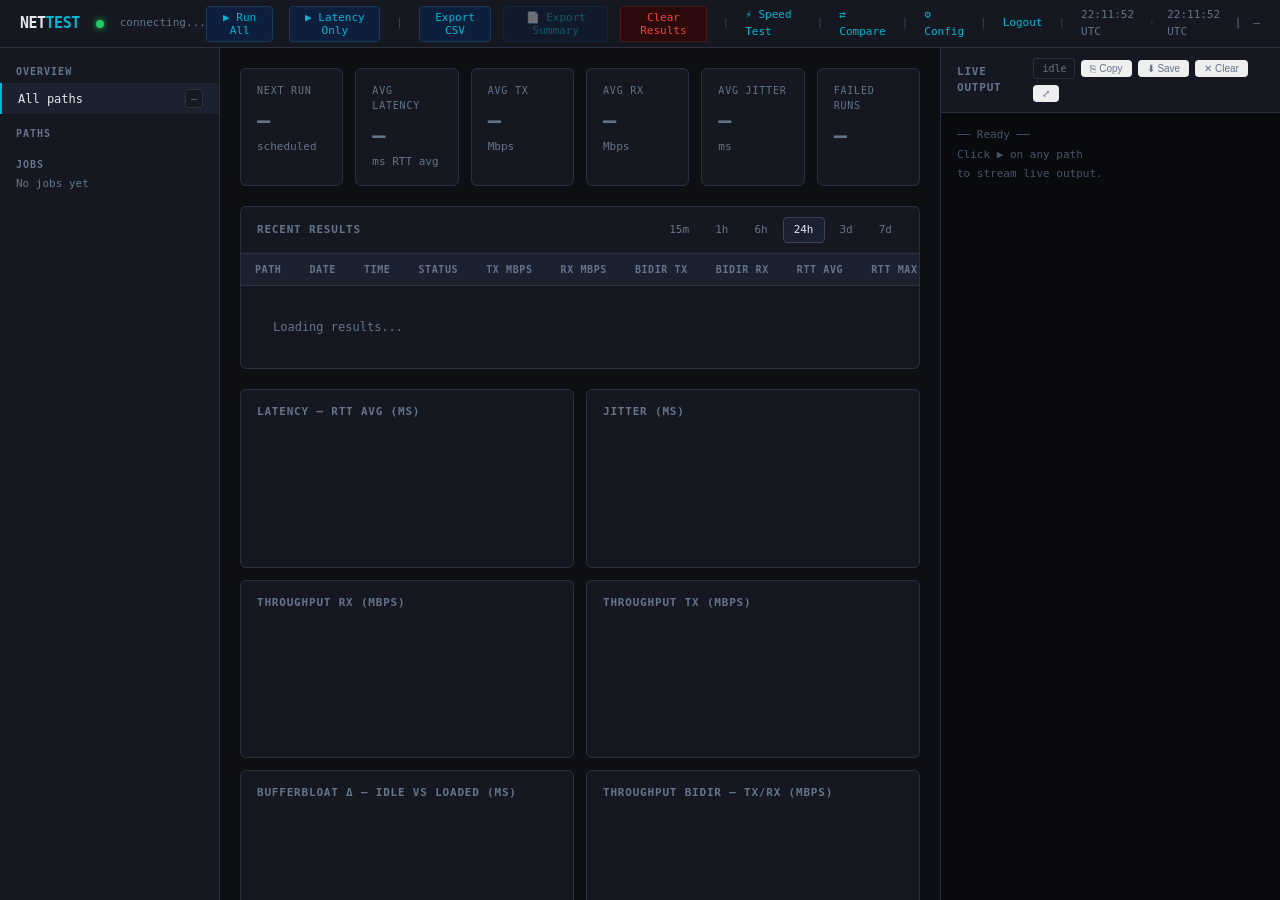
==== web/index.html @ b71bda16 "Release 1.3.0: persistent iPerf3 service, agent re-onboard, auth fixes, RX Mbps in Path Overview - i" ====
<!DOCTYPE html>
<html lang="en">
<head>
<meta charset="UTF-8">
<meta name="viewport" content="width=device-width, initial-scale=1.0">
<title>NetTest — Network Monitor</title>
<script src="/static/chart.umd.js"></script>
<style>
  :root {
    --bg:        #0d0f12;
    --surface:   #151820;
    --surface2:  #1c2130;
    --border:    #2a3040;
    --border2:   #3a4458;
    --text:      #e2e8f0;
    --muted:     #64748b;
    --green:     #22c55e;
    --yellow:    #eab308;
    --red:       #ef4444;
    --blue:      #3b82f6;
    --cyan:      #06b6d4;
    --font:      'JetBrains Mono', 'Fira Mono', 'Consolas', monospace;
  }
  * { box-sizing: border-box; margin: 0; padding: 0; }
  body { background: var(--bg); color: var(--text); font-family: var(--font);
         font-size: 13px; line-height: 1.5; min-height: 100vh; }

  /* ── Layout ── */
  .shell { display: grid; grid-template-rows: 48px 1fr; height: 100vh; }
  .topbar { display: flex; align-items: center; justify-content: space-between;
            padding: 0 20px; border-bottom: 1px solid var(--border);
            background: var(--surface); }
  .topbar-left { display: flex; align-items: center; gap: 16px; }
  .logo { font-size: 15px; font-weight: 700; letter-spacing: -0.5px; color: var(--text); }
  .logo span { color: var(--cyan); }
  .status-dot { width: 8px; height: 8px; border-radius: 50%; background: var(--green);
                box-shadow: 0 0 6px var(--green); animation: pulse 2s infinite; }
  @keyframes pulse { 0%,100%{opacity:1} 50%{opacity:.4} }
  .topbar-right { display: flex; align-items: center; gap: 12px; color: var(--muted); font-size: 11px; }
  #clock { font-variant-numeric: tabular-nums; }

  .main { display: grid; grid-template-columns: 220px 1fr 340px; overflow: hidden; }
  .sidebar { border-right: 1px solid var(--border); overflow-y: auto;
             background: var(--surface); padding: 12px 0; }
  .content { overflow-y: auto; padding: 20px; display: flex; flex-direction: column; gap: 20px; }

  /* ── Sidebar ── */
  .sidebar-section { padding: 4px 0 8px; }
  .sidebar-label { font-size: 10px; font-weight: 700; letter-spacing: 1px;
                   color: var(--muted); padding: 0 16px 4px; text-transform: uppercase; }
  .nav-item { display: flex; align-items: center; justify-content: space-between;
              padding: 6px 16px; cursor: pointer; color: var(--muted);
              border-left: 2px solid transparent; transition: all .15s; }
  .nav-item:hover { background: var(--surface2); color: var(--text); }
  .nav-item.active { background: var(--surface2); color: var(--text);
                     border-left-color: var(--cyan); }
  .nav-item-label { overflow: hidden; text-overflow: ellipsis; white-space: nowrap;
                    max-width: 160px; font-size: 12px; }
  .nav-group { margin-bottom: 2px; }
  .nav-group-label { display: flex; align-items: center; gap: 6px; font-size: 10px;
                      font-weight: 700; letter-spacing: .5px; color: var(--muted);
                      padding: 8px 16px 4px; text-transform: uppercase; cursor: pointer;
                      user-select: none; }
  .nav-group:first-child .nav-group-label { padding-top: 0; }
  .nav-group-label:hover { color: var(--text); }
  .nav-group-chevron { font-size: 8px; flex-shrink: 0; width: 8px; text-align: center;
                        transition: transform .15s; }
  .nav-group-chevron.collapsed { transform: rotate(-90deg); }
  .nav-group-name { overflow: hidden; text-overflow: ellipsis; white-space: nowrap; }
  .nav-group-count { font-weight: 400; text-transform: none; letter-spacing: 0;
                      opacity: .7; flex-shrink: 0; margin-left: auto; }
  .nav-group-items { margin-left: 14px; border-left: 2px solid var(--border);
                      display: flex; flex-direction: column; }
  .nav-group-items.collapsed { display: none; }
  .nav-group-items .nav-item { padding-left: 10px; }
  .nav-group-items .nav-item-label { max-width: 138px; }
  .nav-badge { font-size: 10px; padding: 1px 5px; border-radius: 3px;
               background: var(--surface); border: 1px solid var(--border); }
  .badge-ok   { border-color: var(--green); color: var(--green); }
  .badge-warn { border-color: var(--yellow); color: var(--yellow); }
  .badge-crit { border-color: var(--red); color: var(--red); }
  .badge-dim  { color: var(--muted); }

  /* ── Stat cards ── */
  .stat-grid { display: grid; grid-template-columns: repeat(6, 1fr); gap: 12px; }
  .stat-card { background: var(--surface); border: 1px solid var(--border);
               border-radius: 6px; padding: 14px 16px; }
  .stat-label { font-size: 10px; text-transform: uppercase; letter-spacing: .8px;
                color: var(--muted); margin-bottom: 6px; }
  .stat-value { font-size: 22px; font-weight: 700; letter-spacing: -1px; }
  .stat-sub   { font-size: 11px; color: var(--muted); margin-top: 2px; }
  .c-green  { color: var(--green); }
  .c-yellow { color: var(--yellow); }
  .c-red    { color: var(--red); }
  .c-blue   { color: var(--blue); }
  .c-cyan   { color: var(--cyan); }
  .c-muted  { color: var(--muted); }

  /* ── Section panels ── */
  .panel { background: var(--surface); border: 1px solid var(--border); border-radius: 6px; }
  #path-charts { display: flex; flex-direction: column; gap: 12px; }
  .panel-header { display: flex; align-items: center; justify-content: space-between;
                  padding: 10px 16px; border-bottom: 1px solid var(--border); }
  .panel-title { font-size: 11px; font-weight: 700; text-transform: uppercase;
                 letter-spacing: .8px; color: var(--muted); }
  .panel-body  { padding: 0; }

  /* ── Chart grid ── */
  /* ── Path flow banner ── */
  .path-flow-banner { display:flex; align-items:center; gap:0;
                      background:var(--surface); border:1px solid var(--border);
                      border-radius:6px; padding:10px 16px; margin-bottom:12px;
                      flex-wrap:wrap; gap:6px; }
  .pf-node { background:var(--surface2); border:1px solid var(--border2);
             border-radius:4px; padding:4px 10px; font-size:11px; line-height:1.4; }
  .pf-node-label { color:var(--muted); font-size:9px; text-transform:uppercase;
                   letter-spacing:.5px; display:block; }
  .pf-node-name  { color:var(--tx); font-weight:600; display:block; }
  .pf-node-ip    { color:var(--cyan); font-size:10px; display:block; }
  .pf-node-svi   { border-color:var(--yellow); }
  .pf-node-svi .pf-node-label { color:var(--yellow); }
  .pf-arrow { color:var(--muted); font-size:16px; padding:0 4px; flex-shrink:0; }
  .chart-grid { display: grid; grid-template-columns: 1fr 1fr; gap: 12px; }
  .chart-panel { background: var(--surface); border: 1px solid var(--border);
                 border-radius: 6px; padding: 14px 16px; }
  .chart-title { font-size: 11px; font-weight: 700; text-transform: uppercase;
                 letter-spacing: .8px; color: var(--muted); margin-bottom: 12px; }
  .chart-wrap  { position: relative; height: 120px; }

  /* ── Results table ── */
  .tbl-wrap { overflow-x: auto; }
  table { width: 100%; border-collapse: collapse; font-size: 12px; }
  thead th { font-size: 10px; font-weight: 700; text-transform: uppercase;
             letter-spacing: .6px; color: var(--muted); text-align: right;
             padding: 8px 14px; border-bottom: 1px solid var(--border);
             white-space: nowrap; }
  thead th:first-child { text-align: left; }
  tbody tr { border-bottom: 1px solid var(--border); transition: background .1s; }
  tbody tr:hover { background: var(--surface2); }
  tbody tr:last-child { border-bottom: none; }
  td { padding: 7px 14px; text-align: right; white-space: nowrap;
       font-variant-numeric: tabular-nums; }
  td:first-child { text-align: left; }
  .td-path { font-size: 12px; color: var(--text); width: 240px; min-width: 180px; max-width: 280px;
             overflow: hidden; text-overflow: ellipsis; white-space: nowrap; }
  .td-time { color: var(--muted); font-size: 11px; }
  .ok-dot   { color: var(--green); }
  .fail-dot { color: var(--red); }
  .warn-dot { color: var(--yellow); }

  /* ── Hop table ── */
  .hop-bar-wrap { display: flex; align-items: center; gap: 8px; }
  .hop-bar { height: 6px; border-radius: 3px; min-width: 2px; transition: width .3s; }

  /* ── Traceroute panel ── */
  .tr-flow { display:flex; align-items:center; flex-wrap:wrap;
             gap:0; padding:12px 16px; overflow-x:auto; }
  .tr-hop { display:flex; flex-direction:column; align-items:center;
            min-width:90px; max-width:130px; }
  .tr-hop-node { background:var(--surface2); border:1px solid var(--border2);
                 border-radius:4px; padding:5px 8px; text-align:center;
                 width:100%; font-size:10px; line-height:1.4; }
  .tr-hop-node.tr-dead { background:transparent; border-color:var(--border);
                         opacity:.4; min-width:40px; max-width:50px; }
  .tr-hop-num { font-size:9px; color:var(--muted); margin-bottom:2px; }
  .tr-hop-host { color:var(--tx); word-break:break-all; font-size:10px; }
  .tr-hop-ip { color:var(--muted); font-size:9px; }
  .tr-hop-rtt { color:var(--cyan); font-size:10px; font-weight:600; margin-top:2px; }
  .tr-hop-rtt.c-yellow { color:var(--yellow); }
  .tr-hop-rtt.c-red    { color:var(--red); }
  .tr-arrow { color:var(--border2); font-size:12px; padding:0 4px;
              flex-shrink:0; margin-bottom:18px; }
  .tr-dir-label { font-size:10px; color:var(--muted); padding:6px 14px 2px;
                  font-weight:600; text-transform:uppercase; letter-spacing:.5px; }
  .tr-empty { padding:16px 14px; font-size:11px; color:var(--muted); }
  .tr-row-btn { font-size:9px; color:var(--muted); margin-left:5px; cursor:pointer;
                padding:1px 4px; border-radius:3px; border:1px solid var(--border);
                user-select:none; display:inline-block; vertical-align:middle; }
  .tr-row-btn:hover { background:var(--surface2); color:var(--cyan); }
  .tr-row-btn.active { background:#0f1f30; border-color:var(--cyan); color:var(--cyan); }

  /* ── Run tags/notes ── */
  .run-tag-chip { font-size:9px; padding:1px 6px; border-radius:8px; background:var(--surface2);
                  border:1px solid var(--border2); color:var(--cyan); margin-left:4px;
                  display:inline-block; vertical-align:middle; }
  .run-note-dot { color:var(--yellow); margin-left:4px; cursor:default; vertical-align:middle; }
  .annotate-overlay { display:none; position:fixed; inset:0; background:rgba(0,0,0,.75);
                      z-index:2500; align-items:center; justify-content:center; }
  .annotate-overlay.open { display:flex; }
  .annotate-modal { background:var(--surface); border:1px solid var(--border2); border-radius:8px;
                    width:420px; max-width:95vw; overflow:hidden; }
  .annotate-header { display:flex; align-items:center; justify-content:space-between;
                     padding:12px 16px; border-bottom:1px solid var(--border); }
  .annotate-title { font-size:12px; font-weight:700; }
  .annotate-close { background:none; border:none; color:var(--muted); cursor:pointer;
                    font-size:18px; padding:0; font-family:var(--font); }
  .annotate-body { padding:16px; display:flex; flex-direction:column; gap:10px; }
  .annotate-body label { font-size:10px; color:var(--muted); text-transform:uppercase; letter-spacing:.5px; }
  .annotate-body textarea, .annotate-body input[type=text] {
    background:var(--bg); border:1px solid var(--border2); border-radius:4px; color:var(--text);
    font-family:var(--font); font-size:12px; padding:8px 10px; width:100%; outline:none;
    transition:border-color .15s;
  }
  .annotate-body textarea:focus, .annotate-body input[type=text]:focus { border-color:var(--cyan); }
  .annotate-body textarea { resize:vertical; min-height:64px; }
  .annotate-footer { padding:10px 16px; border-top:1px solid var(--border);
                     display:flex; justify-content:flex-end; gap:8px; }
  /* ── MTR detail section ── */
  .hop-grid { display: grid; grid-template-columns: 40px 1fr 80px 80px 80px 80px 80px;
              gap: 0; }
  .hop-grid > div { padding: 6px 14px; font-size: 12px; }
  .hop-header { background: var(--surface2); font-size: 10px; text-transform: uppercase;
                letter-spacing: .6px; color: var(--muted); font-weight: 700;
                border-bottom: 1px solid var(--border); }
  .hop-row { border-bottom: 1px solid var(--border); }
  .hop-row:last-child { border-bottom: none; }
  .hop-row:hover > div { background: var(--surface2); }

  /* ── Day selector ── */
  .day-tabs { display: flex; gap: 4px; }
  .day-tab { padding: 4px 10px; border-radius: 4px; cursor: pointer; font-size: 11px;
             color: var(--muted); border: 1px solid transparent; }
  .day-tab:hover { background: var(--surface2); }
  .day-tab.active { background: var(--surface2); border-color: var(--border2); color: var(--text); }

  /* ── Loading / empty states ── */
  .empty { padding: 32px; text-align: center; color: var(--muted); font-size: 12px; }
  .loading { padding: 32px; text-align: center; color: var(--muted); font-size: 12px; }

  /* ── Buttons ── */
  .btn { display: inline-flex; align-items: center; gap: 5px; padding: 4px 12px;
         border-radius: 4px; font-size: 11px; font-family: var(--font);
         cursor: pointer; border: 1px solid var(--border2); transition: all .15s; }
  .btn-run  { background: #0f3320; color: var(--green); border-color: #1a4d30; }
  .btn-run:hover  { background: #1a4d30; }
  .btn-run:disabled { opacity: .4; cursor: not-allowed; }
  .btn-run-all { background: #0d1f3c; color: var(--cyan); border-color: #1a3a5c; }
  .btn-run-all:hover { background: #1a3a5c; }
  .btn-run-all:disabled { opacity: .4; cursor: not-allowed; }
  .nav-run-btn { font-size: 10px; padding: 2px 7px; border-radius: 3px; cursor: pointer;
                 border: 1px solid #1a4d30; background: #0f3320; color: var(--green);
                 font-family: var(--font); transition: all .15s; white-space: nowrap; }
  .nav-run-btn:hover { background: #1a4d30; }
  .nav-run-btn.running { border-color: var(--yellow); color: var(--yellow);
                         background: #2a2000; animation: pulse 1s infinite; }
  .job-row { display: grid; grid-template-columns: 70px 1fr 80px 80px;
             padding: 6px 14px; border-bottom: 1px solid var(--border);
             font-size: 11px; align-items: center; gap: 8px; }
  .job-row:last-child { border-bottom: none; }
  .job-queued  { color: var(--muted); }
  .job-running { color: var(--yellow); animation: pulse 1s infinite; }
  .job-done    { color: var(--green); }
  .job-error   { color: var(--red); }

  /* ── Live log panel ── */
  .log-panel { background: var(--surface); border-left: 1px solid var(--border);
               display: flex; flex-direction: column; overflow: hidden; }
  .log-header { display: flex; align-items: center; justify-content: space-between;
                padding: 10px 16px; border-bottom: 1px solid var(--border); }
  .log-title  { font-size: 11px; font-weight: 700; text-transform: uppercase;
                letter-spacing: .8px; color: var(--muted); }
  .log-body   { background: #080a0d; padding: 12px 16px; flex: 1;
                overflow-y: auto; font-size: 11px; line-height: 1.6;
                font-family: var(--font); }
  .log-panel.expanded {
    position: fixed; top: 0; right: 0; bottom: 0;
    left: 220px; z-index: 1000;
    width: auto; min-width: unset;
    box-shadow: -6px 0 32px rgba(0,0,0,0.6);
    border-left: 1px solid var(--border);
  }
  .log-panel.expanded .log-body { font-size: 12px; line-height: 1.7; }
  .log-line   { white-space: pre-wrap; word-break: break-all; padding: 1px 0; }
  .log-info   { color: #94a3b8; }
  .log-warn   { color: var(--yellow); }
  .log-error  { color: var(--red); }
  .log-ok     { color: var(--green); }
  .log-dim    { color: #475569; }
  .log-active { animation: pulse 1.5s infinite; }
  .log-badge  { display: inline-flex; align-items: center; gap: 4px; font-size: 10px;
                padding: 2px 8px; border-radius: 3px; }
  .log-badge-running { background: #2a2000; color: var(--yellow);
                       border: 1px solid #4a3800; animation: pulse 1.5s infinite; }
  .log-badge-done    { background: #0f3320; color: var(--green); border: 1px solid #1a4d30; }
  .log-badge-error   { background: #2a0a0a; color: var(--red);   border: 1px solid #4d1a1a; }
  .log-badge-idle    { color: var(--muted); border: 1px solid var(--border); }

  /* ── Sparkline grid (all-paths overview) ── */
  .sparkline-grid { display: flex; flex-direction: column; gap: 0; }
  .spark-cols { display: grid;
    grid-template-columns: 180px 1fr 80px 75px 75px 70px 70px 65px 55px 55px;
    align-items: center; gap: 0; }
  .spark-row { border-bottom: 1px solid var(--border); }
  .spark-row:last-child { border-bottom: none; }
  .spark-main { padding: 0; }
  .spark-main:hover { background: var(--surface2); }
  .spark-hop-rows { display: none; }
  .spark-hop-rows.open { display: block; }
  .spark-hop { border-top: 1px solid var(--border); padding-left: 20px;
               background: #080b10; }
  .spark-hop .spark-cols { opacity: .85; }
  .spark-row.spark-header { background: var(--surface2); font-size: 9px; font-weight: 700;
                             text-transform: uppercase; letter-spacing: .6px; color: var(--muted); }
  .spark-cell { padding: 5px 8px; font-size: 11px; font-variant-numeric: tabular-nums; }
  .spark-cell-sm { padding: 4px 8px; font-size: 10px; font-variant-numeric: tabular-nums; }
  .spark-cell-chart { padding: 3px 6px; }
  .spark-path { font-size: 11px; overflow: hidden; text-overflow: ellipsis; white-space: nowrap;
                cursor: pointer; }
  .spark-path:hover { color: var(--cyan); }
  .spark-val { text-align: right; }
  .spark-hop-label { font-size: 10px; color: var(--muted); white-space: nowrap;
                     overflow: hidden; text-overflow: ellipsis; }
  .spark-hop-label::before { content: "└ "; }
  .hop-toggle { font-size: 9px; color: var(--muted); margin-left: 5px; cursor: pointer;
                padding: 1px 4px; border-radius: 3px; border: 1px solid var(--border);
                user-select: none; display: inline-block; }
  .hop-toggle:hover { background: var(--surface2); color: var(--cyan); }
  .mtu-warn { font-size: 9px; padding: 1px 3px; border-radius: 2px;
              background: rgba(234,179,8,.15); color: var(--yellow);
              border: 1px solid rgba(234,179,8,.4); }
  .spark-canvas-wrap { position: relative; height: 28px; }
  .spark-canvas-wrap canvas { position: absolute; inset: 0; }
  /* ── Scrollbar ── */
  ::-webkit-scrollbar { width: 5px; height: 5px; }
  ::-webkit-scrollbar-track { background: transparent; }
  ::-webkit-scrollbar-thumb { background: var(--border2); border-radius: 3px; }

  /* ── Mobile nav / drawer (hidden on desktop) ── */
  .nav-toggle-btn { display: none; align-items: center; justify-content: center;
    width: 30px; height: 30px; background: var(--surface2); border: 1px solid var(--border2);
    border-radius: 4px; color: var(--text); font-size: 16px; cursor: pointer; flex-shrink: 0; }
  .sidebar-backdrop { display: none; }
  .sidebar-mobile-header { display: none; }
  .mobile-log-toggle { display: none; }

  /* ── Mobile layout ── */
  @media (max-width: 900px) {
    .nav-toggle-btn { display: inline-flex; }

    .shell { grid-template-rows: auto 1fr; height: auto; min-height: 100vh; }
    .topbar { flex-wrap: wrap; height: auto; min-height: 48px; padding: 8px 12px; row-gap: 6px; }
    .topbar-left { gap: 10px; }
    .topbar-right { flex-wrap: wrap; gap: 6px; font-size: 10px; }
    #clock-local, #last-update { display: none; }

    .main { grid-template-columns: 1fr; grid-template-rows: auto auto; overflow: visible; height: auto; }

    /* Sidebar becomes a slide-in drawer */
    .sidebar { position: fixed; top: 0; left: -270px; bottom: 0; width: 260px;
               z-index: 2001; transition: left .2s ease; box-shadow: 4px 0 24px rgba(0,0,0,.5); }
    .sidebar.open { left: 0; }
    .sidebar-mobile-header { display: flex; align-items: center; justify-content: space-between;
      padding: 12px 16px; border-bottom: 1px solid var(--border); }
    .sidebar-mobile-title { font-size: 11px; font-weight: 700; letter-spacing: 1px; color: var(--muted); }
    .sidebar-close-btn { background: none; border: none; color: var(--muted); font-size: 16px; cursor: pointer; }
    .sidebar-backdrop.open { display: block; position: fixed; inset: 0;
      background: rgba(0,0,0,.5); z-index: 2000; }

    .content { padding: 12px; gap: 14px; }
    .stat-grid { grid-template-columns: repeat(2, 1fr); gap: 8px; }
    .stat-value { font-size: 18px; }
    .chart-grid { grid-template-columns: 1fr; }

    #results-scroll { overflow-x: auto; }
    #results-scroll table { min-width: 900px; }

    /* Wide data grids scroll horizontally instead of squeezing */
    .panel-body { overflow-x: auto; }
    .hop-grid { min-width: 560px; }
    .spark-cols { min-width: 725px; }

    .job-row { grid-template-columns: 55px 1fr 60px 60px; font-size: 10px; }

    /* Live log panel stacks below content and starts collapsed */
    .log-panel { border-left: none; border-top: 1px solid var(--border); max-height: none; }
    .log-panel .log-body { display: none; max-height: 260px; }
    .log-panel.mobile-open .log-body { display: block; }
    .mobile-log-toggle { display: inline-block; }
    .log-panel.expanded { left: 0; }
  }

  @media (max-width: 420px) {
    .stat-grid { grid-template-columns: 1fr 1fr; }
    .topbar-right .btn, .topbar-right button { font-size: 9px; padding: 3px 6px; }
  }
</style>
</head>
<body>
<div class="shell">

  <!-- Topbar -->
  <div class="topbar">
    <div class="topbar-left">
      <button class="nav-toggle-btn" id="nav-toggle-btn" onclick="toggleSidebar()" aria-label="Toggle menu">☰</button>
      <span class="logo">NET<span>TEST</span></span>
      <div class="status-dot" id="status-dot"></div>
      <span style="color:var(--muted);font-size:11px;" id="status-text">connecting...</span>
    </div>
    <div class="topbar-right">
      <button class="btn btn-run-all" id="btn-run-all" onclick="runAll()">▶ Run All</button>
      <button class="btn btn-run-all" id="btn-run-latency" onclick="runAll(['latency','jitter'])" style="margin-left:4px">▶ Latency Only</button>
      <span style="margin:0 4px;color:var(--border2)">|</span>
      <button onclick="exportResults()" style="font-size:11px;padding:4px 12px;border-radius:4px;cursor:pointer;font-family:var(--font);background:#0d1f3c;color:var(--cyan);border:1px solid #1a3a5c;transition:all .15s;" onmouseover="this.style.background='#1a3a5c'" onmouseout="this.style.background='#0d1f3c'">Export CSV</button>
      <button onclick="exportPathSummary()" id="btn-export-summary" disabled
        style="font-size:11px;padding:4px 12px;border-radius:4px;cursor:pointer;font-family:var(--font);background:#0d1f3c;color:var(--cyan);border:1px solid #1a3a5c;transition:all .15s;opacity:0.4;cursor:not-allowed;"
        onmouseover="if(!this.disabled)this.style.background='#1a3a5c'" onmouseout="this.style.background='#0d1f3c'"
        title="Select a path to export its executive summary">📄 Export Summary</button>
      <button onclick="clearResults()" style="font-size:11px;padding:4px 12px;border-radius:4px;cursor:pointer;font-family:var(--font);background:#2a0a0a;color:var(--red);border:1px solid #4d1a1a;transition:all .15s;" onmouseover="this.style.background='#3a1010'" onmouseout="this.style.background='#2a0a0a'">Clear Results</button>
      <span style="margin:0 4px;color:var(--border2)">|</span>
      <a href="/speedtest" style="color:var(--cyan);font-size:11px;text-decoration:none" title="Browser speed test">⚡ Speed Test</a>
      <span style="margin:0 4px;color:var(--border2)">|</span>
      <a href="/compare" style="color:var(--cyan);font-size:11px;text-decoration:none" title="Compare two runs">⇄ Compare</a>
      <span style="margin:0 4px;color:var(--border2)">|</span>
      <a href="/config" style="color:var(--cyan);font-size:11px;text-decoration:none" title="Config Editor">⚙ Config</a>
      <span style="margin:0 4px;color:var(--border2)">|</span>
      <a href="/logout" style="color:var(--cyan);font-size:11px;text-decoration:none" title="Logout">Logout</a>
      <span style="margin:0 4px;color:var(--border2)">|</span>
      <span id="clock-local"></span><span style="color:var(--border2)">·</span><span id="clock"></span>
      <span>|</span>
      <span id="last-update" style="color:var(--muted)">—</span>
    </div>
  </div>

  <!-- Main grid -->
  <div class="main">

    <div class="sidebar-backdrop" id="sidebar-backdrop" onclick="closeSidebar()"></div>

    <!-- Sidebar: path list -->
    <nav class="sidebar" id="sidebar">
      <div class="sidebar-mobile-header">
        <span class="sidebar-mobile-title">Menu</span>
        <button class="sidebar-close-btn" onclick="closeSidebar()" aria-label="Close menu">✕</button>
      </div>
      <div class="sidebar-section">
        <div class="sidebar-label">Overview</div>
        <div class="nav-item active" data-path="all" onclick="selectPath('all', this)">
          <span class="nav-item-label">All paths</span>
          <span class="nav-badge badge-dim" id="badge-all">—</span>
        </div>
      </div>
      <div class="sidebar-section">
        <div class="sidebar-label">Paths</div>
        <div id="path-nav"></div>
      </div>
      <div class="sidebar-section">
        <div class="sidebar-label">Jobs</div>
        <div id="jobs-sidebar" style="padding:0 16px 8px;font-size:11px;color:var(--muted)">No jobs yet</div>
      </div>
    </nav>

    <!-- Content area -->
    <div class="content" id="content">

      <!-- Stat row -->
      <div class="stat-grid" id="stat-grid">
        <div class="stat-card"><div class="stat-label">Next Run</div><div class="stat-value c-muted" id="s-nextrun">—</div><div class="stat-sub" id="s-nextrun-sub">scheduled</div></div>
        <div class="stat-card"><div class="stat-label">Avg Latency</div><div class="stat-value c-muted" id="s-lat">—</div><div class="stat-sub">ms RTT avg</div></div>
        <div class="stat-card"><div class="stat-label">Avg TX</div><div class="stat-value c-muted" id="s-tput-tx">—</div><div class="stat-sub">Mbps</div></div>
        <div class="stat-card"><div class="stat-label">Avg RX</div><div class="stat-value c-muted" id="s-tput-rx">—</div><div class="stat-sub">Mbps</div></div>
        <div class="stat-card"><div class="stat-label">Avg Jitter</div><div class="stat-value c-muted" id="s-jitter">—</div><div class="stat-sub">ms</div></div>
        <div class="stat-card"><div class="stat-label">Failed Runs</div><div class="stat-value c-muted" id="s-fail">—</div></div>
      </div>

      <!-- Overview: sparkline grid (shown when all paths selected) -->
      <div id="overview-sparklines" style="display:none">
        <div class="panel">
          <div class="panel-header">
            <span class="panel-title">Path Overview</span>
            <span style="font-size:10px;color:var(--muted)">averages over the Recent results window — click path name to drill in</span>
          </div>
          <div class="panel-body" style="padding:0">
            <div class="sparkline-grid" id="spark-grid"></div>
          </div>
        </div>
      </div>

      <!-- Recent results — always visible regardless of path selection -->
      <div class="panel" id="results-panel">
        <div class="panel-header">
          <span class="panel-title">Recent results</span>
          <div class="day-tabs">
            <div class="day-tab" onclick="setWindow(15,this)">15m</div>
            <div class="day-tab" onclick="setWindow(60,this)">1h</div>
            <div class="day-tab" onclick="setWindow(360,this)">6h</div>
            <div class="day-tab active" onclick="setWindow(1440,this)">24h</div>
            <div class="day-tab" onclick="setWindow(4320,this)">3d</div>
            <div class="day-tab" onclick="setWindow(10080,this)">7d</div>
          </div>
        </div>
        <div id="results-scroll" style="max-height:185px;overflow-y:auto">
          <table style="width:100%">
            <thead style="position:sticky;top:0;z-index:1;background:var(--surface2)"><tr>
              <th style="text-align:left">Path</th>
              <th>Date</th>
              <th>Time</th>
              <th>Status</th>
              <th>TX Mbps</th>
              <th>RX Mbps</th>
              <th title="Bidirectional test — both directions measured simultaneously, not comparable to upload/download-only figures">Bidir TX</th>
              <th title="Bidirectional test — both directions measured simultaneously, not comparable to upload/download-only figures">Bidir RX</th>
              <th>RTT avg</th>
              <th>RTT max</th>
              <th>Loss %</th>
              <th>Jitter</th>
              <th>Δ Loaded</th>
              <th>MTU</th>
              <th>Retr</th>
            </tr></thead>
            <tbody id="results-body"><tr><td colspan="15" class="loading">Loading results...</td></tr></tbody>
          </table>
        </div>
      </div>

      <!-- Per-path charts (shown when a single path is selected) -->
      <div id="path-charts">
        <div id="path-flow-banner-wrap" style="display:none;margin-bottom:12px">
          <div style="font-size:9px;font-weight:700;text-transform:uppercase;letter-spacing:.6px;
                      color:var(--muted);padding:0 4px 5px">Test Path Visualization</div>
          <div id="path-flow-banner" class="path-flow-banner" style="margin-bottom:0"></div>
        </div>

        <!-- Per-test run buttons — run just one test type for this path -->
        <div id="path-test-actions" class="panel" style="display:none;margin-bottom:12px;padding:10px 16px">
          <div style="display:flex;align-items:center;justify-content:space-between;flex-wrap:wrap;gap:8px">
            <span style="font-size:9px;font-weight:700;text-transform:uppercase;letter-spacing:.6px;color:var(--muted)">Run individual test</span>
            <div id="path-test-btns" style="display:flex;gap:6px;flex-wrap:wrap"></div>
          </div>
        </div>

        <!-- Traceroute panel -->
        <div class="panel" id="tr-panel" style="display:none">
          <div class="panel-header">
            <span class="panel-title" id="tr-title">Traceroute</span>
            <span style="font-size:11px;color:var(--muted)" id="tr-subtitle">most recent run</span>
          </div>
          <div id="tr-body">
            <div class="tr-empty">No traceroute data for this path yet.</div>
          </div>
        </div>

        <!-- Charts 2x2 grid -->
        <div class="chart-grid">
          <div class="chart-panel">
            <div class="chart-title">Latency — RTT avg (ms)</div>
            <div class="chart-wrap"><canvas id="chart-latency" role="img" aria-label="Latency over time"></canvas></div>
          </div>
          <div class="chart-panel">
            <div class="chart-title">Jitter (ms)</div>
            <div class="chart-wrap"><canvas id="chart-jitter" role="img" aria-label="Jitter over time"></canvas></div>
          </div>
          <div class="chart-panel">
            <div class="chart-title">Throughput RX (Mbps)</div>
            <div class="chart-wrap"><canvas id="chart-tput-rx" role="img" aria-label="Throughput RX over time"></canvas></div>
          </div>
          <div class="chart-panel">
            <div class="chart-title">Throughput TX (Mbps)</div>
            <div class="chart-wrap"><canvas id="chart-tput" role="img" aria-label="Throughput TX over time"></canvas></div>
          </div>
          <div class="chart-panel">
            <div class="chart-title">Bufferbloat Δ — idle vs loaded (ms)</div>
            <div class="chart-wrap"><canvas id="chart-bb" role="img" aria-label="Bufferbloat delta over time"></canvas></div>
          </div>
          <div class="chart-panel" id="chart-panel-tput-bidir">
            <div class="chart-title">Throughput Bidir — TX/RX (Mbps)</div>
            <div class="chart-wrap"><canvas id="chart-tput-bidir" role="img" aria-label="Bidirectional throughput over time"></canvas></div>
          </div>
        </div>

        <!-- MTR hop detail -->
        <div class="panel" id="hops-panel">
          <div class="panel-header">
            <span class="panel-title" id="hops-title">MTR hop detail</span>
            <span style="font-size:11px;color:var(--muted)">most recent latency-under-load run</span>
          </div>
          <div class="panel-body" id="hops-body">
            <div class="empty">Select a path with latency_under_load tests to see per-hop breakdown.</div>
          </div>
        </div>

        <!-- Defined hop breakdown (multi-hop paths) -->
        <div class="panel" id="seg-panel" style="display:none">
          <div class="panel-header">
            <span class="panel-title" id="seg-title">Hop segment breakdown</span>
            <span style="font-size:11px;color:var(--muted)">source → each defined hop → destination</span>
          </div>
          <div class="panel-body" id="seg-body" style="padding:0">
            <div class="empty">No segment data.</div>
          </div>
        </div>

      </div><!-- /path-charts -->

    </div><!-- /content -->

    <!-- Live log — always visible right panel -->
    <div class="log-panel" id="log-panel">
      <div class="log-header" style="padding:10px 16px;border-bottom:1px solid var(--border);flex-shrink:0">
        <span class="log-title">Live Output</span>
        <div style="display:flex;align-items:center;gap:6px;flex-wrap:wrap">
          <button class="day-tab mobile-log-toggle" id="mobile-log-toggle-btn" onclick="toggleMobileLog()"
            style="padding:2px 8px;font-size:10px" title="Show/hide output">▾</button>
          <span class="log-badge log-badge-idle" id="log-status">idle</span>
          <button class="day-tab" id="abort-btn" onclick="abortCurrentJob()"
            style="padding:2px 8px;font-size:10px;display:none;
                   color:#ff6060;border-color:#8b2020;background:#1a0808">
            ⏹ Abort
          </button>
          <button class="day-tab" onclick="copyLogOutput()"
            style="padding:2px 8px;font-size:10px" title="Copy all output to clipboard"
            id="copy-log-btn">⎘ Copy</button>
          <button class="day-tab" onclick="saveLogOutput()"
            style="padding:2px 8px;font-size:10px" title="Save output to .txt file">⬇ Save</button>
          <button class="day-tab" onclick="clearLog()" style="padding:2px 8px;font-size:10px">✕ Clear</button>
          <button class="day-tab" id="expand-btn" onclick="toggleExpandLog()"
            style="padding:2px 8px;font-size:10px" title="Expand">⤢</button>
        </div>
      </div>
      <div class="log-body" id="log-body">
        <div class="log-line log-dim">── Ready ──</div>
        <div class="log-line log-dim">Click ▶ on any path</div>
        <div class="log-line log-dim">to stream live output.</div>
      </div>
    </div>

  </div><!-- /main -->
</div><!-- /shell -->

<!-- Notes/tags editor -->
<div class="annotate-overlay" id="annotate-overlay">
  <div class="annotate-modal">
    <div class="annotate-header">
      <span class="annotate-title">Notes &amp; tags for this run</span>
      <button class="annotate-close" onclick="closeAnnotateModal()" aria-label="Close">✕</button>
    </div>
    <div class="annotate-body">
      <div>
        <label>Notes</label>
        <textarea id="annotate-notes" placeholder="What's notable about this run?"></textarea>
      </div>
      <div>
        <label>Tags (comma-separated)</label>
        <input type="text" id="annotate-tags" list="annotate-tag-suggestions" placeholder="e.g. baseline, pre-upgrade, incident-2026-09-10">
        <datalist id="annotate-tag-suggestions"></datalist>
      </div>
    </div>
    <div class="annotate-footer">
      <button class="btn" onclick="closeAnnotateModal()">Cancel</button>
      <button class="btn btn-run-all" onclick="saveAnnotation()">Save</button>
    </div>
  </div>
</div>

<script>
// ── Log panel expand / abort ───────────────────────────────
let logExpanded = false;
let currentJobId = null;

function toggleExpandLog() {
  const panel = document.getElementById('log-panel');
  const btn   = document.getElementById('expand-btn');
  logExpanded = !logExpanded;
  panel.classList.toggle('expanded', logExpanded);
  btn.textContent = logExpanded ? '⤡' : '⤢';
  btn.title = logExpanded ? 'Collapse' : 'Expand';
  if (logExpanded) {
    const body = document.getElementById('log-body');
    body.scrollTop = body.scrollHeight;
  }
}

function _getLogText() {
  const body = document.getElementById('log-body');
  return Array.from(body.children).map(d => d.textContent).join('\n');
}

function copyLogOutput() {
  const text = _getLogText();
  navigator.clipboard.writeText(text).then(() => {
    const btn = document.getElementById('copy-log-btn');
    const orig = btn.textContent;
    btn.textContent = '✓ Copied';
    setTimeout(() => { btn.textContent = orig; }, 1500);
  }).catch(() => {
    // Fallback for browsers that block clipboard
    const ta = document.createElement('textarea');
    ta.value = _getLogText();
    ta.style.position = 'fixed'; ta.style.opacity = '0';
    document.body.appendChild(ta);
    ta.select(); document.execCommand('copy');
    document.body.removeChild(ta);
  });
}

function saveLogOutput() {
  const text = _getLogText();
  const ts   = new Date().toISOString().replace(/[:.]/g, '-').slice(0, 19);
  const job  = currentJobId || 'output';
  const name = `nettest-${job}-${ts}.txt`;
  const blob = new Blob([text], { type: 'text/plain' });
  const url  = URL.createObjectURL(blob);
  const a    = document.createElement('a');
  a.href = url; a.download = name; a.click();
  URL.revokeObjectURL(url);
}

async function abortCurrentJob() {
  if (!currentJobId) return;
  if (!confirm('Abort this test? The current individual test will finish, then the job stops.')) return;
  const btn = document.getElementById('abort-btn');
  btn.textContent = '⏹ Aborting...';
  btn.disabled = true;
  try {
    const r = await fetch('/api/jobs/' + currentJobId + '/abort', { method: 'POST' });
    const d = await r.json();
    if (!d.ok) { btn.textContent = '⏹ Abort'; btn.disabled = false; }
  } catch(e) { btn.textContent = '⏹ Abort'; btn.disabled = false; }
}

const TEST_LABELS = {
  throughput:          'Throughput',
  latency:             'Latency',
  latency_under_load:  'Latency Under Load',
  jitter:              'Jitter',
  mtu:                 'MTU',
  traceroute:          'Traceroute',
};

// ── State ──────────────────────────────────────────────────
let currentPath = 'all';
let currentMinutes = 1440;   // rolling window ending now — default 24h
let paths       = [];
let latestMap   = {};
let charts      = {};
let refreshTimer;
let jobPollTimer;
let activeJobs  = {};   // job_id -> job object
const REFRESH_MS  = 15000;
const JOB_POLL_MS = 2000;

// ── Thresholds ─────────────────────────────────────────────
const T = {
  latWarn:15, latCrit:50,
  lossWarn:1, lossCrit:5,
  jitWarn:5,  jitCrit:20,
  tputWarn:10,tputCrit:2,
  bbWarn:30,  bbCrit:100,
};

// A record's throughput field can hold multiple entries (one per direction
// run: upload/download/bidir) or, for older records, a single object.
// Collapse to one {tx_mbps, rx_mbps, retransmits} for display — a side that
// no entry actually tested is null (renders as "—" via fmt()), not 0.
// Bidir entries carry both tx_mbps and rx_mbps too, but they're measured
// while both directions contend for bandwidth at once — not comparable to
// a dedicated upload/download run, so they're always kept separate from
// the plain TX/RX figures (see throughputBidirSummary below).
function throughputSummary(r) {
  const raw = r && r.throughput;
  if (!raw) return null;
  const entries = (Array.isArray(raw) ? raw : [raw]).filter(e => e.direction !== 'bidir');
  if (!entries.length) return null;
  const txVals = entries.map(e => e.tx_mbps).filter(v => v != null);
  const rxVals = entries.map(e => e.rx_mbps).filter(v => v != null);
  return {
    tx_mbps:     txVals.length ? Math.max(...txVals) : null,
    rx_mbps:     rxVals.length ? Math.max(...rxVals) : null,
    retransmits: entries.length ? Math.max(...entries.map(e => e.retransmits || 0)) : null,
  };
}

function throughputBidirSummary(r) {
  const raw = r && r.throughput;
  if (!raw) return null;
  const entries = (Array.isArray(raw) ? raw : [raw]).filter(e => e.direction === 'bidir');
  if (!entries.length) return null;
  const txVals = entries.map(e => e.tx_mbps).filter(v => v != null);
  const rxVals = entries.map(e => e.rx_mbps).filter(v => v != null);
  return {
    tx_mbps:     txVals.length ? Math.max(...txVals) : null,
    rx_mbps:     rxVals.length ? Math.max(...rxVals) : null,
    retransmits: Math.max(...entries.map(e => e.retransmits || 0)),
  };
}

function health(v, warn, crit, invert=true) {
  if (v == null) return 'c-muted';
  if (invert) {
    if (v >= crit) return 'c-red';
    if (v >= warn) return 'c-yellow';
    return 'c-green';
  } else {
    if (v <= crit) return 'c-red';
    if (v <= warn) return 'c-yellow';
    return 'c-green';
  }
}

function cssColour(cls) {
  return cls === 'c-green' ? '#22c55e'
       : cls === 'c-yellow'? '#eab308'
       : cls === 'c-red'   ? '#ef4444'
       : '#64748b';
}

function round2(v) { return Math.round(v * 100) / 100; }
function fmt(v, unit='', dec=1) {
  if (v == null || v === undefined) return '—';
  return Number(v).toFixed(dec) + unit;
}
function escapeHtml(s) {
  if (s == null) return '';
  return String(s).replace(/[&<>"']/g, c => ({'&':'&amp;','<':'&lt;','>':'&gt;','"':'&quot;',"'":'&#39;'}[c]));
}

// ── Clock ──────────────────────────────────────────────────
function tickClock() {
  const now = new Date();
  // UTC time
  document.getElementById('clock').textContent =
    now.toUTCString().slice(17, 25) + ' UTC';
  // Local time with timezone abbreviation
  const localTime = now.toLocaleTimeString([], { hour: '2-digit', minute: '2-digit', second: '2-digit', hour12: false });
  const tz = Intl.DateTimeFormat().resolvedOptions().timeZone.split('/').pop().replace('_',' ');
  document.getElementById('clock-local').textContent = localTime + ' ' + tz;
}
setInterval(tickClock, 1000);
tickClock();

// ── API helpers ────────────────────────────────────────────

function updatePathFlowBanner(pathId) {
  const banner = document.getElementById('path-flow-banner');
  if (!banner) return;

  const path = paths.find(p => p.id === pathId);
  if (!path) { banner.style.display = 'none'; return; }

  // Build ordered list: source, ...hops, destination
  const agentIds = [path.source, ...(path.hops || []), path.destination];
  const r = latestMap[pathId];

  const nodes = agentIds.map((agentId, idx) => {
    let label = agentId;
    let ip    = '';
    let isSvi = false;

    if (window._cachedAgents) {
      const a = window._cachedAgents.find(a => a.id === agentId);
      if (a) {
        label = a.label || agentId;
        isSvi = a.type === 'switch_router' || a.type === 'svi_adjacent';
        ip = a.host_test_ip || a.host_mgmt_ip || a.host || '';
      }
    }

    // Override src/dst IPs from actual result
    if (r) {
      if (idx === 0)                   ip = r.source_host || ip;
      if (idx === agentIds.length - 1) ip = r.destination_host || ip;
    }

    const nodeType = idx === 0 ? 'source'
      : idx === agentIds.length - 1 ? 'destination'
      : 'via';

    return `
      <div class="pf-node${isSvi ? ' pf-node-svi' : ''}">
        <span class="pf-node-label">${nodeType}</span>
        <span class="pf-node-name">${label}</span>
        ${ip ? `<span class="pf-node-ip">${ip}</span>` : ''}
      </div>
    `;
  });

  const parts = [];
  nodes.forEach((n, i) => {
    parts.push(n);
    if (i < nodes.length - 1) parts.push('<span class="pf-arrow">→</span>');
  });

  banner.innerHTML = parts.join('');
  banner.style.display = 'flex';
  document.getElementById('path-flow-banner-wrap').style.display = '';
}

const DIRECTION_LABELS = { upload: '↑ Upload', download: '↓ Download', bidir: '⇅ Bidir' };

function renderPathTestActions(pathId) {
  const wrap = document.getElementById('path-test-actions');
  const container = document.getElementById('path-test-btns');
  if (!wrap || !container) return;

  const path = paths.find(p => p.id === pathId);
  if (!path || !path.tests || !path.tests.length) { wrap.style.display = 'none'; return; }

  container.innerHTML = path.tests.map(t => {
    if (t === 'throughput' && path.directions && path.directions.length > 1) {
      // One button per configured direction, so a single direction can be
      // run on demand without waiting on the others.
      return path.directions.map(d => `
        <button class="btn nav-run-btn" id="test-run-btn-${pathId}-${t}-${d}"
          onclick="runPath('${pathId}', ['${t}'], ['${d}'])"
          title="Run only Throughput (${DIRECTION_LABELS[d] || d}) for this path"
          >▶ Throughput ${DIRECTION_LABELS[d] || d}</button>
      `).join('');
    }
    return `
    <button class="btn nav-run-btn" id="test-run-btn-${pathId}-${t}"
      onclick="runPath('${pathId}', ['${t}'])"
      title="Run only ${TEST_LABELS[t] || t} for this path">▶ ${TEST_LABELS[t] || t}</button>`;
  }).join('');
  wrap.style.display = '';
}

function _renderTracerouteData(data) {
  const panel    = document.getElementById('tr-panel');
  const title    = document.getElementById('tr-title');
  const subtitle = document.getElementById('tr-subtitle');
  const body     = document.getElementById('tr-body');
  if (!panel) return;

  if (!data || !data.forward || !data.forward.hops || !data.forward.hops.length) {
    panel.style.display = 'none';
    return;
  }

  panel.style.display = '';
  title.textContent    = `Traceroute — ${data.path_label || ''}`;
  subtitle.textContent = data.timestamp
    ? 'run at ' + data.timestamp.slice(11, 19) + ' UTC'
    : 'most recent run';

  body.innerHTML = '';

  function buildHopFlow(hops, label) {
    const wrap = document.createElement('div');

    const lbl = document.createElement('div');
    lbl.className = 'tr-dir-label';
    lbl.textContent = label;
    wrap.appendChild(lbl);

    const flow = document.createElement('div');
    flow.className = 'tr-flow';

    hops.forEach((h, i) => {
      if (i > 0) {
        const arr = document.createElement('span');
        arr.className = 'tr-arrow';
        arr.textContent = '→';
        flow.appendChild(arr);
      }

      const hopDiv = document.createElement('div');
      hopDiv.className = 'tr-hop';

      if (!h.responding) {
        hopDiv.innerHTML = `
          <div class="tr-hop-num">${h.hop}</div>
          <div class="tr-hop-node tr-dead">* * *</div>
        `;
      } else {
        const rtt     = h.rtt_avg_ms;
        const rttC    = rtt == null ? '' : rtt > 100 ? 'c-red' : rtt > 30 ? 'c-yellow' : '';
        const rttTxt  = rtt != null ? rtt.toFixed(1) + ' ms' : '—';
        const host    = h.hostname && h.hostname !== h.ip ? h.hostname : (h.ip || '?');
        const ipLine  = h.hostname && h.hostname !== h.ip
          ? `<div class="tr-hop-ip">${h.ip}</div>` : '';

        hopDiv.innerHTML = `
          <div class="tr-hop-num">${h.hop}</div>
          <div class="tr-hop-node">
            <div class="tr-hop-host">${host}</div>
            ${ipLine}
            <div class="tr-hop-rtt ${rttC}">${rttTxt}</div>
          </div>
        `;
      }

      flow.appendChild(hopDiv);
    });

    wrap.appendChild(flow);
    return wrap;
  }

  body.appendChild(buildHopFlow(data.forward.hops,
    data.reverse ? 'Forward  (' + data.forward.source_host + ' → ' + data.forward.dest_host + ')' : 'Forward'));

  if (data.reverse && data.reverse.hops && data.reverse.hops.length) {
    const divider = document.createElement('div');
    divider.style.cssText = 'border-top:1px solid var(--border);margin:0';
    body.appendChild(divider);
    body.appendChild(buildHopFlow(data.reverse.hops,
      'Reverse  (' + data.reverse.source_host + ' → ' + data.reverse.dest_host + ')'));
  }
}

// Load most recent traceroute for a path
async function renderTraceroute(pathId) {
  try {
    const data = await api(`/api/traceroute/${pathId}`);
    _renderTracerouteData(data);
  } catch(e) {
    const panel = document.getElementById('tr-panel');
    if (panel) panel.style.display = 'none';
  }
}

// Load traceroute for a specific result ID (called from table row)
async function loadTracerouteForResult(resultId, ts, btn) {
  // Highlight active button
  document.querySelectorAll('.tr-row-btn.active').forEach(b => b.classList.remove('active'));
  if (btn) btn.classList.add('active');

  try {
    const data = await api(`/api/traceroute/result/${encodeURIComponent(resultId)}`);
    _renderTracerouteData(data);
    // Scroll panel into view
    const panel = document.getElementById('tr-panel');
    if (panel && panel.style.display !== 'none') {
      panel.scrollIntoView({ behavior: 'smooth', block: 'nearest' });
    }
  } catch(e) {
    console.warn('Failed to load traceroute for result', resultId, e);
  }
}

async function updateSegPanel(pathId, results) {
  const panel  = document.getElementById('seg-panel');
  const title  = document.getElementById('seg-title');
  const body   = document.getElementById('seg-body');
  if (!panel) return;

  // Find most recent result with segments
  const withSegs = (results || []).filter(r => r.segments && r.segments.length > 0);
  if (!withSegs.length) {
    panel.style.display = 'none';
    return;
  }

  panel.style.display = '';
  const r    = withSegs[withSegs.length - 1];
  const segs = r.segments;

  // Fetch agent labels
  let agentMap = {};
  try {
    const agents = await api('/api/agents');
    agents.forEach(a => { agentMap[a.id] = a.label || a.id; });
  } catch(e) {}

  title.textContent = `Hop segment breakdown — ${r.path_label}`;

  // Build table
  const allSegsPlus = [
    ...segs,
    { destination_agent_id: r.destination_agent_id, latency: r.latency, mtu: r.mtu, isFinal: true }
  ];

  body.innerHTML = `
    <table style="width:100%;border-collapse:collapse;font-size:11px">
      <thead>
        <tr style="font-size:9px;text-transform:uppercase;letter-spacing:.5px;color:var(--muted);background:var(--surface2)">
          <th style="padding:6px 14px;text-align:left;font-weight:700">Segment</th>
          <th style="padding:6px 14px;text-align:right;font-weight:700">RTT avg</th>
          <th style="padding:6px 14px;text-align:right;font-weight:700">RTT max</th>
          <th style="padding:6px 14px;text-align:right;font-weight:700">Loss</th>
          <th style="padding:6px 14px;text-align:right;font-weight:700">MTU</th>
          <th style="padding:6px 14px;text-align:right;font-weight:700">Δ from prev</th>
        </tr>
      </thead>
      <tbody>
        ${allSegsPlus.map((seg, si) => {
          const sl    = seg.latency;
          const sm    = seg.mtu;
          const prev  = si > 0 ? allSegsPlus[si-1].latency?.rtt_avg_ms || 0 : 0;
          const delta = sl ? round2(sl.rtt_avg_ms - prev) : null;
          const dSign = delta !== null ? (delta >= 0 ? '+' : '') : '';
          const latC  = sl ? health(sl.rtt_avg_ms, T.latWarn, T.latCrit) : 'c-muted';
          const mtuW  = sm?.fragmentation_detected ? 'c-yellow' : '';
          const label = agentMap[seg.destination_agent_id] || seg.destination_agent_id;
          const isFinal = seg.isFinal;
          return `<tr style="border-top:1px solid var(--border)${isFinal ? ';background:var(--surface2)' : ''}">
            <td style="padding:7px 14px;color:var(--muted)">
              ${isFinal
                ? `<span style="color:var(--tx)">→ ${label}</span> <span style="font-size:9px;color:var(--cyan);margin-left:4px">final</span>`
                : `→ ${label}`}
            </td>
            <td style="padding:7px 14px;text-align:right" class="${latC}">${fmt(sl?.rtt_avg_ms,'ms')}</td>
            <td style="padding:7px 14px;text-align:right">${fmt(sl?.rtt_max_ms,'ms')}</td>
            <td style="padding:7px 14px;text-align:right">${fmt(sl?.packet_loss_pct,'%')}</td>
            <td style="padding:7px 14px;text-align:right" class="${mtuW}">${sm ? sm.effective_mtu_bytes : '—'}</td>
            <td style="padding:7px 14px;text-align:right;color:var(--muted)">
              ${delta !== null ? `${dSign}${delta}ms` : '—'}
            </td>
          </tr>`;
        }).join('')}
      </tbody>
    </table>
  `;
}


async function api(path) {
  const r = await fetch(path);
  if (!r.ok) throw new Error(r.statusText);
  return r.json();
}


// ── Live log streaming ─────────────────────────────────────
let _activeStream = null;

function openLogStream(jobId, label) {
  // Close any existing stream
  if (_activeStream) { _activeStream.close(); _activeStream = null; }
  localStorage.setItem('nettest.activeLogJob', jobId);

  const body   = document.getElementById('log-body');
  const status = document.getElementById('log-status');

  body.innerHTML = `<div class="log-line log-dim">── ${label} ──</div>`;
  status.textContent = '⟳ running';
  status.className = 'log-badge log-badge-running';
  sessionStorage.removeItem('nettest.log.' + jobId);
  sessionStorage.setItem('nettest.activeLogJob', jobId);
  sessionStorage.setItem('nettest.activeLogLabel', label);
  localStorage.setItem('nettest.activeLogLabel', label);

  // Scroll log to bottom helper
  const scrollBottom = () => { body.scrollTop = body.scrollHeight; };

  const es = new EventSource('/api/jobs/' + jobId + '/stream');
  _activeStream = es;

  es.onmessage = (e) => {
    const text = e.data;

    if (text === '[STREAM END]') {
      currentJobId = null;
      const _abx = document.getElementById('abort-btn');
      if (_abx) _abx.style.display = 'none';
      with_job_status(jobId, (job) => {
        if (job && job.status === 'done') {
          status.textContent = '✓ done';
          status.className = 'log-badge log-badge-done';
          sessionStorage.setItem('nettest.logStatus.' + jobId, 'done');
        } else if (job && job.status === 'error') {
          status.textContent = '✗ error';
          status.className = 'log-badge log-badge-error';
          sessionStorage.setItem('nettest.logStatus.' + jobId, 'error');
        } else {
          status.textContent = 'idle';
          status.className = 'log-badge log-badge-idle';
        }
      });
      es.close(); _activeStream = null; return;
    }
    if (text === '[STREAM TIMEOUT]') {
      appendLog('⚠ Stream timed out', 'warn');
      es.close(); _activeStream = null;
      status.textContent = 'timed out';
      status.className = 'log-badge log-badge-error';
      return;
    }

    // Classify line for colouring
    let cls = 'log-info';
    if (text.includes('[ERROR]') || text.includes('✗') || text.includes('FAILED'))
      cls = 'log-error';
    else if (text.includes('[WARNING]') || text.includes('Timeout') || text.includes('attempt'))
      cls = 'log-warn';
    else if (text.includes('✓') || text.includes('successfully') || text.includes('complete in'))
      cls = 'log-ok';
    else if (text.startsWith('──') || text === '')
      cls = 'log-dim';

    appendLog(text, cls);
    persistLogLine(jobId, text, cls);
    scrollBottom();
  };

  es.onerror = () => {
    // Connection closed — check final job status
    with_job_status(jobId, (job) => {
      if (job && job.status === 'done') {
        status.textContent = '✓ done';
        status.className = 'log-badge log-badge-done';
      } else if (job && job.status === 'error') {
        status.textContent = '✗ error';
        status.className = 'log-badge log-badge-error';
      }
    });
    es.close(); _activeStream = null;
  };
}

async function with_job_status(jobId, cb) {
  try { cb(await api('/api/jobs/' + jobId)); } catch(e) {}
}

function persistLogLine(jobId, text, cls) {
  try {
    const key  = 'nettest.log.' + jobId;
    const data = JSON.parse(sessionStorage.getItem(key) || '[]');
    data.push({text, cls});
    if (data.length > 500) data.shift();
    sessionStorage.setItem(key, JSON.stringify(data));
  } catch(e) {}
}

async function restoreLog() {
  // Check sessionStorage first, fall back to localStorage (set by openLogStream)
  const jobId = sessionStorage.getItem('nettest.activeLogJob')
             || localStorage.getItem('nettest.activeLogJob');
  if (!jobId) return;
  const label = sessionStorage.getItem('nettest.activeLogLabel')
             || localStorage.getItem('nettest.activeLogLabel')
             || jobId;
  // Sync to sessionStorage so subsequent checks find it
  sessionStorage.setItem('nettest.activeLogJob', jobId);
  const status = document.getElementById('log-status');
  const body   = document.getElementById('log-body');

  // Fast path: restore from sessionStorage
  try {
    const key  = 'nettest.log.' + jobId;
    const data = JSON.parse(sessionStorage.getItem(key) || '[]');
    if (data.length > 0) {
      body.innerHTML = '';
      data.forEach(({text, cls}) => appendLog(text, cls));
      body.scrollTop = body.scrollHeight;
      const saved = sessionStorage.getItem('nettest.logStatus.' + jobId);
      if (saved === 'done') {
        status.textContent = '✓ done'; status.className = 'log-badge log-badge-done';
      } else if (saved === 'error') {
        status.textContent = '✗ error'; status.className = 'log-badge log-badge-error';
      } else {
        openLogStream(jobId, label);
      }
      return;
    }
  } catch(e) {}

  // Fallback: fetch from server
  try {
    const data = await api('/api/jobs/' + jobId + '/log');
    if (data.lines && data.lines.length > 0) {
      body.innerHTML = '';
      data.lines.forEach(line => {
        let cls = 'log-info';
        if (line.includes('[ERROR]') || line.includes('✗') || line.includes('FAILED')) cls = 'log-error';
        else if (line.includes('[WARNING]') || line.includes('Timeout')) cls = 'log-warn';
        else if (line.includes('✓') || line.includes('successfully')) cls = 'log-ok';
        else if (line.startsWith('──') || line === '') cls = 'log-dim';
        appendLog(line, cls);
        persistLogLine(jobId, line, cls);
      });
      body.scrollTop = body.scrollHeight;
      const s = data.job?.status;
      if (s === 'done') {
        status.textContent = '✓ done'; status.className = 'log-badge log-badge-done';
        sessionStorage.setItem('nettest.logStatus.' + jobId, 'done');
      } else if (s === 'error') {
        status.textContent = '✗ error'; status.className = 'log-badge log-badge-error';
        sessionStorage.setItem('nettest.logStatus.' + jobId, 'error');
      } else if (s === 'running') {
        openLogStream(jobId, label);
      }
    }
  } catch(e) {}
}

function appendLog(text, cls) {
  const body = document.getElementById('log-body');
  const div  = document.createElement('div');
  div.className = 'log-line ' + cls;
  div.textContent = text;
  body.appendChild(div);
  // Cap at 500 lines
  while (body.children.length > 500) body.removeChild(body.firstChild);
}

function clearLog() {
  if (_activeStream) { _activeStream.close(); _activeStream = null; }
  localStorage.removeItem('nettest.activeLogJob');
  localStorage.removeItem('nettest.activeLogLabel');
  const jobId = sessionStorage.getItem('nettest.activeLogJob');
  if (jobId) {
    sessionStorage.removeItem('nettest.log.' + jobId);
    sessionStorage.removeItem('nettest.logStatus.' + jobId);
  }
  sessionStorage.removeItem('nettest.activeLogJob');
  sessionStorage.removeItem('nettest.activeLogLabel');
  document.getElementById('log-body').innerHTML =
    '<div class="log-line log-dim">Cleared. Trigger a test to see live output...</div>';
  document.getElementById('log-status').textContent = 'idle';
  document.getElementById('log-status').className = 'log-badge log-badge-idle';
}


// ── Next run countdown ─────────────────────────────────────
let _nextRunTimer = null;

async function updateNextRun() {
  try {
    const cfg = await api('/api/config');
    const schedule = cfg.schedule || {};
    if (schedule.enabled === false) {
      if (_nextRunTimer) clearInterval(_nextRunTimer);
      el('s-nextrun').textContent = 'paused';
      el('s-nextrun-sub').textContent = 'scheduled runs off';
      el('s-nextrun').className = 'stat-value c-muted';
      return;
    }
    const intervalMin = schedule.full_test_interval_minutes || 60;
    const staggerSec  = (schedule.stagger_seconds || 0) * (paths.length || 1);
    const totalCycleSec = intervalMin * 60 + staggerSec;

    // Get the most recent result timestamp across all paths
    const latest = Object.values(latestMap);
    if (!latest.length) {
      el('s-nextrun').textContent = '—';
      el('s-nextrun-sub').textContent = 'no runs yet';
      el('s-nextrun').className = 'stat-value c-muted';
      return;
    }

    const lastRunTs = Math.max(
      ...latest.map(r => r.timestamp_utc ? Date.parse(r.timestamp_utc) : 0)
    );
    const nextRunTs = lastRunTs + totalCycleSec * 1000;

    // Clear previous ticker
    if (_nextRunTimer) clearInterval(_nextRunTimer);

    function tick() {
      const nowMs = Date.now();
      const diffSec = Math.round((nextRunTs - nowMs) / 1000);

      const card = el('s-nextrun');
      const sub  = el('s-nextrun-sub');

      if (diffSec <= 0) {
        card.textContent = 'now';
        card.className   = 'stat-value c-cyan';
        sub.textContent  = 'running or overdue';
        return;
      }

      if (diffSec < 60) {
        card.textContent = `${diffSec}s`;
        card.className   = 'stat-value c-green';
      } else {
        const m = Math.floor(diffSec / 60);
        const s = diffSec % 60;
        card.textContent = s > 0 ? `${m}m ${s}s` : `${m}m`;
        card.className   = diffSec < 300 ? 'stat-value c-yellow' : 'stat-value c-muted';
      }
      sub.textContent = `every ${intervalMin}m`;
    }

    tick();
    _nextRunTimer = setInterval(tick, 1000);

  } catch(e) {
    el('s-nextrun').textContent = '—';
    el('s-nextrun-sub').textContent = 'schedule unknown';
  }
}

// ── Boot ───────────────────────────────────────────────────
async function boot() {
  paths = await api('/api/paths');
  renderNav();
  initCharts();
  await restoreJobs();
  await restoreLog();
  await refresh();
  refreshTimer  = setInterval(refresh, REFRESH_MS);
  jobPollTimer  = setInterval(pollJobs, JOB_POLL_MS);
}

// ── Run triggers ───────────────────────────────────────────
async function runPath(pathId, tests, directions) {
  // Individual-test buttons get their own id (test-run-btn-<path>-<test>,
  // or test-run-btn-<path>-<test>-<direction> for per-direction throughput
  // buttons); the sidebar's "run all tests for this path" button is
  // run-btn-<path>.
  const btnId = tests && tests.length
    ? `test-run-btn-${pathId}-${tests[0]}${directions && directions.length ? '-' + directions[0] : ''}`
    : ('run-btn-' + pathId);
  const btn = document.getElementById(btnId);
  const btnOriginalHTML = btn ? btn.innerHTML : null;
  if (btn) { btn.innerHTML = '…'; btn.classList.add('running'); btn.disabled = true; }
  try {
    const body = {};
    if (tests && tests.length) body.tests = tests;
    if (directions && directions.length) body.directions = directions;
    const resp = await fetch('/api/run/' + pathId, { method: 'POST',
      headers: {'Content-Type':'application/json'},
      body: JSON.stringify(body) });
    const job = await resp.json();
    activeJobs[job.job_id] = job;
    updateJobsSidebar();
    // Open live log stream for this job
    const pathObj = paths.find(p => p.id === pathId);
    const label   = pathObj ? pathObj.label : pathId;
    const streamLabel = tests && tests.length
      ? `${label} — ${tests.map(t => TEST_LABELS[t] || t).join(', ')}` +
        (directions && directions.length ? ` (${directions.map(d => DIRECTION_LABELS[d] || d).join(', ')})` : '')
      : label;
    openLogStream(job.job_id, streamLabel);
    // Individual-test buttons aren't tracked by updateNavRunBtns() (which only
    // knows about run-btn-<path>), so reset them here after a short delay —
    // same pattern as runAll()'s flat re-enable. The sidebar's run-btn-<path>
    // is left in "running" state on success — updateNavRunBtns() (polling)
    // flips it back once the job actually finishes.
    if (btn && tests && tests.length) {
      setTimeout(() => { btn.disabled = false; btn.classList.remove('running'); btn.innerHTML = btnOriginalHTML; }, 2000);
    }
  } catch(e) {
    console.error('Run failed', e);
    if (btn) { btn.disabled = false; btn.classList.remove('running'); btn.innerHTML = btnOriginalHTML; }
  }
}

async function runAll(tests) {
  const btn = document.getElementById(tests ? 'btn-run-latency' : 'btn-run-all');
  if (btn) { btn.disabled = true; btn.textContent = '…'; }
  try {
    const body = tests ? { tests } : {};
    const resp = await fetch('/api/run/all', { method: 'POST',
      headers: {'Content-Type':'application/json'}, body: JSON.stringify(body) });
    const data = await resp.json();
    data.jobs.forEach(jid => { activeJobs[jid] = { job_id: jid, status: 'queued' }; });
    updateJobsSidebar();
    // Stream the first job — others visible via job sidebar
    if (data.jobs.length > 0) openLogStream(data.jobs[0], 'Run All');
  } catch(e) {
    console.error('Run all failed', e);
  } finally {
    if (btn) { setTimeout(() => { btn.disabled = false; btn.textContent = tests ? '▶ Latency Only' : '▶ Run All'; }, 2000); }
  }
}

async function restoreJobs() {
  try {
    const jobs = await api('/api/jobs');
    const now = Date.now();
    const recent = jobs.filter(j => {
      if (j.status === 'queued' || j.status === 'running') return true;
      const finished = j.finished ? Date.parse(j.finished) : 0;
      return finished && now - finished < 5 * 60 * 1000;
    }).slice(0, 8);

    activeJobs = {};
    recent.forEach(j => { activeJobs[j.job_id] = j; });
    updateJobsSidebar();
    updateNavRunBtns();

    const savedJobId = localStorage.getItem('nettest.activeLogJob');
    const savedJob = savedJobId ? jobs.find(j => j.job_id === savedJobId) : null;
    const runningJob = jobs.find(j => j.status === 'running' || j.status === 'queued');
    const jobToOpen = savedJob || runningJob;
    if (jobToOpen) openLogStream(jobToOpen.job_id, jobToOpen.label || jobToOpen.path_id || jobToOpen.job_id);
  } catch(e) {
    console.error('Job restore failed', e);
  }
}

// ── Job polling ────────────────────────────────────────────
async function pollJobs() {
  try {
    const jobs = await api('/api/jobs');
    let anyDone = false;
    jobs.forEach(j => {
      if (activeJobs[j.job_id]) {
        activeJobs[j.job_id] = j;
        if (j.status === 'done' || j.status === 'error') {
          anyDone = true;
          // Clean up finished jobs after 30s
          setTimeout(() => { delete activeJobs[j.job_id]; updateJobsSidebar(); }, 30000);
        }
      } else if (j.status === 'queued' || j.status === 'running') {
        activeJobs[j.job_id] = j;
      }
    });
    updateJobsSidebar();
    updateNavRunBtns();
    if (anyDone) refresh();   // Pull fresh results when a job completes
  } catch(e) { console.error('Job poll failed', e); }
}

function updateJobsSidebar() {
  const el = document.getElementById('jobs-sidebar');
  const jobs = Object.values(activeJobs);
  if (!jobs.length) { el.innerHTML = '<span style="color:var(--muted)">No active jobs</span>'; return; }
  el.innerHTML = jobs.slice(-8).reverse().map(j => {
    const icon = j.status === 'done' ? '<span style="color:var(--green)">✓</span>'
               : j.status === 'error' ? '<span style="color:var(--red)">✗</span>'
               : j.status === 'running' ? '<span style="color:var(--yellow)">⟳</span>'
               : '<span style="color:var(--muted)">·</span>';
    const label = j.label || j.path_id || j.job_id;
    const isRunning = j.status === 'running';
    const btns = `
      <button title="Expand live output" onclick="event.stopPropagation();openLivePopout('${j.job_id}')"
        style="font-size:9px;padding:1px 5px;background:#1a2030;border:1px solid #2a3040;
               border-radius:3px;color:#5bc4f5;cursor:pointer;flex-shrink:0">⤢</button>
      ${isRunning ? `<button title="Abort" onclick="event.stopPropagation();abortJob('${j.job_id}')"
        style="font-size:9px;padding:1px 5px;background:#1a0808;border:1px solid #8b2020;
               border-radius:3px;color:#ff6060;cursor:pointer;flex-shrink:0">⏹</button>` : ''}`;
    return `<div style="padding:3px 0;display:flex;gap:4px;align-items:center" onclick="openLogStream('${j.job_id}','${label}')">
      ${icon}
      <span style="overflow:hidden;text-overflow:ellipsis;white-space:nowrap;flex:1;cursor:pointer;max-width:100px">${label}</span>
      ${btns}
    </div>`;
  }).join('');
}

function openLivePopout(jobId) {
  // Expand the log panel and scroll to show output for this job
  if (!logExpanded) toggleExpandLog();
  const body = document.getElementById('log-body');
  if (body) body.scrollTop = body.scrollHeight;
}

async function abortJob(jobId) {
  if (!confirm('Abort this test? The current individual test will finish, then the job stops.')) return;
  try {
    const r = await fetch('/api/jobs/' + jobId + '/abort', { method: 'POST' });
    const d = await r.json();
    if (!d.ok) showToast('Abort failed: ' + (d.error || 'unknown'), 'error');
    else showToast('Abort signal sent', 'ok');
  } catch(e) {
    showToast('Abort failed: ' + e.message, 'error');
  }
}

function showToast(msg, type) {
  const t = document.createElement('div');
  t.textContent = msg;
  t.style.cssText = `position:fixed;bottom:24px;right:24px;padding:10px 18px;
    border-radius:6px;font-size:12px;z-index:9999;
    background:${type==='ok'?'#1a3a1a':'#3a1a1a'};
    color:${type==='ok'?'#4caf50':'#f44336'};
    border:1px solid ${type==='ok'?'#2a5a2a':'#5a2a2a'}`;
  document.body.appendChild(t);
  setTimeout(() => t.remove(), 3000);
}

function updateNavRunBtns() {
  const runningPaths = new Set(
    Object.values(activeJobs)
      .filter(j => j.status === 'queued' || j.status === 'running')
      .map(j => j.path_id)
  );
  paths.forEach(p => {
    const btn = document.getElementById('run-btn-' + p.id);
    if (!btn) return;
    if (runningPaths.has(p.id)) {
      btn.textContent = '⟳'; btn.classList.add('running'); btn.disabled = true;
    } else {
      btn.textContent = '▶'; btn.classList.remove('running'); btn.disabled = false;
    }
  });
}

// ── Navigation ─────────────────────────────────────────────

// Collapsed-group state is a per-viewer convenience (which groups they've
// tucked away), not shared data — localStorage, not the API, is the right
// place for it. Keyed by group name so it survives path reordering/edits.
function loadCollapsedNavGroups() {
  try { return new Set(JSON.parse(localStorage.getItem('nettest.collapsedNavGroups') || '[]')); }
  catch(e) { return new Set(); }
}
function saveCollapsedNavGroups() {
  try { localStorage.setItem('nettest.collapsedNavGroups', JSON.stringify([...collapsedNavGroups])); }
  catch(e) {}
}
let collapsedNavGroups = loadCollapsedNavGroups();

function navGroupId(key) {
  return 'navgrp-' + Array.from(key).map(c => c.charCodeAt(0).toString(36)).join('');
}

function renderNav() {
  const nav = document.getElementById('path-nav');

  // Cluster by group (order of first appearance), matching the config
  // editor, so paths sharing a group render together even if the saved
  // order interleaves them with other groups.
  const groupOrder = [];
  const groupMap = {};
  paths.forEach(p => {
    const key = p.group || '';
    if (!(key in groupMap)) { groupMap[key] = []; groupOrder.push(key); }
    groupMap[key].push(p);
  });

  nav.innerHTML = groupOrder.map(key => {
    const itemsHtml = groupMap[key].map(renderNavItem).join('');
    if (!key) return itemsHtml;
    const gid = navGroupId(key);
    const collapsed = collapsedNavGroups.has(key);
    return `
    <div class="nav-group">
      <div class="nav-group-label" onclick="toggleNavGroup('${jsAttr(key)}')">
        <span class="nav-group-chevron ${collapsed?'collapsed':''}" id="chev-${gid}">▾</span>
        <span class="nav-group-name" title="${escHtmlNav(key)}">${escHtmlNav(key)}</span>
        <span class="nav-group-count">${groupMap[key].length}</span>
      </div>
      <div class="nav-group-items ${collapsed?'collapsed':''}" id="items-${gid}">
        ${itemsHtml}
      </div>
    </div>`;
  }).join('');
}

function renderNavItem(p) {
  return `
    <div class="nav-item" data-path="${p.id}" onclick="selectPath('${p.id}',this)">
      <span class="nav-item-label" title="${p.label}">${p.label}</span>
      <div style="display:flex;align-items:center;gap:5px">
        <span class="nav-badge badge-dim" id="badge-${p.id}">—</span>
        <button class="nav-run-btn" id="run-btn-${p.id}"
          onclick="event.stopPropagation();runPath('${p.id}')">▶</button>
      </div>
    </div>`;
}

function toggleNavGroup(key) {
  if (collapsedNavGroups.has(key)) collapsedNavGroups.delete(key);
  else collapsedNavGroups.add(key);
  saveCollapsedNavGroups();
  const gid = navGroupId(key);
  const chev  = document.getElementById('chev-' + gid);
  const items = document.getElementById('items-' + gid);
  const collapsed = collapsedNavGroups.has(key);
  if (chev)  chev.classList.toggle('collapsed', collapsed);
  if (items) items.classList.toggle('collapsed', collapsed);
}

// Expands the group containing pid, if it's currently collapsed — used
// whenever a path is selected from outside the sidebar (e.g. the overview
// sparkline grid) so the nav can actually show it as active.
function expandNavGroupFor(pid) {
  const p = paths.find(x => x.id === pid);
  if (!p || !p.group || !collapsedNavGroups.has(p.group)) return;
  toggleNavGroup(p.group);
}

function escHtmlNav(s) {
  return String(s||'').replace(/&/g,'&amp;').replace(/</g,'&lt;').replace(/>/g,'&gt;').replace(/"/g,'&quot;');
}

function jsAttr(s) {
  return escHtmlNav(s).replace(/\\/g,'\\\\').replace(/'/g,"\\'");
}

function selectPath(pid, el) {
  currentPath = pid;
  document.querySelectorAll('.nav-item').forEach(n => n.classList.remove('active'));
  el.classList.add('active');
  refresh();
  closeSidebar();
}

// ── Mobile sidebar drawer ──────────────────────────────────
function toggleSidebar() {
  document.getElementById('sidebar').classList.toggle('open');
  document.getElementById('sidebar-backdrop').classList.toggle('open');
}

function closeSidebar() {
  document.getElementById('sidebar').classList.remove('open');
  document.getElementById('sidebar-backdrop').classList.remove('open');
}

// ── Mobile live-log collapse ────────────────────────────────
function toggleMobileLog() {
  const panel = document.getElementById('log-panel');
  const btn = document.getElementById('mobile-log-toggle-btn');
  const open = panel.classList.toggle('mobile-open');
  if (btn) btn.textContent = open ? '▴' : '▾';
}

function setWindow(minutes, el) {
  currentMinutes = minutes;
  document.querySelectorAll('.day-tab').forEach(t => t.classList.remove('active'));
  el.classList.add('active');
  refresh();
}

function exportResults() {
  const pathParam = currentPath !== 'all' ? `&path_id=${encodeURIComponent(currentPath)}` : '';
  window.location.href = `/api/results/export.csv?minutes=${currentMinutes}${pathParam}`;
}

// ── Executive summary export (per-path) ─────────────────────
async function exportPathSummary() {
  if (currentPath === 'all') return;
  const path = paths.find(p => p.id === currentPath);
  if (!path) return;

  const btn = document.getElementById('btn-export-summary');
  const origLabel = btn ? btn.textContent : '';
  if (btn) { btn.textContent = 'Generating…'; btn.disabled = true; }

  try {
    const summary = await api(`/api/summary?minutes=${currentMinutes}&path_id=${encodeURIComponent(currentPath)}`);
    const windowLabel = document.querySelector('.day-tab.active')?.textContent.trim() || `${currentMinutes}m`;

    const chartIds = ['latency', 'jitter', 'tput-rx', 'tput', 'bb'];
    if (path.directions && path.directions.includes('bidir')) chartIds.push('tput-bidir');

    const chartSections = chartIds.map(id => {
      const chart = charts[id];
      if (!chart) return '';
      const panel = chart.canvas.closest('.chart-panel');
      if (panel && panel.style.display === 'none') return '';
      const titleEl = panel ? panel.querySelector('.chart-title') : null;
      const title = titleEl ? titleEl.textContent : id;
      let img;
      try { img = chart.toBase64Image(); } catch (e) { return ''; }
      return `<div class="rpt-chart"><h3>${escapeHtml(title)}</h3><img src="${img}" alt="${escapeHtml(title)}"></div>`;
    }).filter(Boolean).join('');

    const stat = (label, value) => `<div class="rpt-stat"><div class="rpt-stat-label">${escapeHtml(label)}</div><div class="rpt-stat-value">${escapeHtml(value)}</div></div>`;

    const html = `<!doctype html>
<html><head><meta charset="utf-8">
<title>Executive Summary — ${escapeHtml(path.label)}</title>
<style>
  * { box-sizing: border-box; }
  body { font-family: -apple-system, Segoe UI, Roboto, Arial, sans-serif; color: #111; margin: 32px; }
  h1 { font-size: 20px; margin: 0 0 4px; }
  h2 { font-size: 14px; text-transform: uppercase; letter-spacing: .5px; color: #444; margin: 28px 0 10px; border-bottom: 1px solid #ccc; padding-bottom: 4px; }
  .rpt-meta { color: #555; font-size: 12px; margin-bottom: 4px; }
  .rpt-meta span { margin-right: 18px; }
  .rpt-stats { display: grid; grid-template-columns: repeat(4, 1fr); gap: 12px; margin-top: 8px; }
  .rpt-stat { border: 1px solid #ddd; border-radius: 6px; padding: 10px 12px; }
  .rpt-stat-label { font-size: 10px; text-transform: uppercase; letter-spacing: .4px; color: #777; }
  .rpt-stat-value { font-size: 18px; font-weight: 700; margin-top: 2px; }
  .rpt-charts { display: grid; grid-template-columns: 1fr 1fr; gap: 16px; }
  .rpt-chart { border: 1px solid #ddd; border-radius: 6px; padding: 10px; break-inside: avoid; }
  .rpt-chart h3 { font-size: 12px; margin: 0 0 8px; color: #333; }
  .rpt-chart img { width: 100%; display: block; }
  @media print {
    .rpt-chart { break-inside: avoid; }
    @page { margin: 16mm; }
  }
</style>
</head>
<body>
  <h1>${escapeHtml(path.label)} — Executive Summary</h1>
  <div class="rpt-meta">
    <span><strong>Source:</strong> ${escapeHtml(path.source || '—')}</span>
    <span><strong>Destination:</strong> ${escapeHtml(path.destination || '—')}</span>
    <span><strong>Window:</strong> ${escapeHtml(windowLabel)}</span>
    <span><strong>Generated:</strong> ${escapeHtml(new Date().toLocaleString())}</span>
  </div>

  <h2>Summary</h2>
  <div class="rpt-stats">
    ${stat('Total Runs', summary.total_runs ?? 0)}
    ${stat('Successful', summary.successful ?? 0)}
    ${stat('With Errors', summary.partial ?? 0)}
    ${stat('Failed', summary.failed ?? 0)}
    ${stat('Avg Latency', fmt(summary.avg_latency_ms, ' ms'))}
    ${stat('Avg TX', fmt(summary.avg_throughput_mbps, ' Mbps'))}
    ${stat('Avg RX', fmt(summary.avg_throughput_rx_mbps, ' Mbps'))}
    ${stat('Avg Jitter', fmt(summary.avg_jitter_ms, ' ms', 2))}
    ${stat('Avg Loss', fmt(summary.avg_loss_pct, '%'))}
  </div>

  <h2>Trends</h2>
  <div class="rpt-charts">${chartSections || '<p style="color:#777">No chart data available for this window.</p>'}</div>
</body></html>`;

    const win = window.open('', '_blank');
    if (!win) { alert('Please allow popups for this site to export the summary.'); return; }
    win.document.open();
    win.document.write(html);
    win.document.close();
    win.focus();
    win.onload = () => win.print();
  } catch (e) {
    console.error(e);
    alert('Failed to generate executive summary: ' + e.message);
  } finally {
    if (btn) { btn.textContent = origLabel; btn.disabled = false; }
  }
}

async function clearResults() {
  const msg = 'Clear all stored result history? This deletes the local results JSONL files and cannot be undone.';
  if (!confirm(msg)) return;

  try {
    const resp = await fetch('/api/results/clear', { method: 'POST' });
    if (!resp.ok) throw new Error(resp.statusText);
    const data = await resp.json();
    appendLog(`Cleared ${data.deleted_files || 0} result file(s)`, 'log-warn');
    await refresh();
  } catch(e) {
    appendLog(`Clear results failed: ${e.message}`, 'log-error');
  }
}

// ── Main refresh ───────────────────────────────────────────
async function refresh() {
  try {
    const pathParam = currentPath !== 'all' ? `&path_id=${currentPath}` : '';
    const [summary, results, latest] = await Promise.all([
      api(`/api/summary?minutes=${currentMinutes}${pathParam}`),
      api(`/api/results?minutes=${currentMinutes}&limit=100${pathParam}`),
      api('/api/results/latest'),
    ]);

    latestMap = {};
    latest.forEach(r => latestMap[r.path_id] = r);
    // Cache agents for path flow banner (await so banner has them immediately)
    try { window._cachedAgents = await api('/api/agents'); } catch(e) {}

    updateStats(summary);
    updateNextRun();
    updateBadges();
    renderTable(results);
    await updateCharts();
    if (currentPath !== 'all') {
      await renderHops(currentPath);
      await updateSegPanel(currentPath, results);
      await renderTraceroute(currentPath);
    } else {
      document.getElementById('seg-panel').style.display = 'none';
      document.getElementById('tr-panel').style.display = 'none';
    }

    document.getElementById('last-update').textContent =
      'updated ' + new Date().toLocaleTimeString();
    setStatus('online');
  } catch(e) {
    setStatus('error');
    console.error(e);
  }
}

function setStatus(s) {
  const dot  = document.getElementById('status-dot');
  const text = document.getElementById('status-text');
  if (s === 'online') {
    dot.style.background = '#22c55e';
    dot.style.boxShadow  = '0 0 6px #22c55e';
    text.textContent = 'live';
  } else {
    dot.style.background = '#ef4444';
    dot.style.boxShadow  = '0 0 6px #ef4444';
    text.textContent = 'error';
  }
}

// ── Stats ──────────────────────────────────────────────────
function updateStats(s) {
  const total = s.total_runs || 0;
  const ok    = s.successful || 0;
  const fail  = s.failed     || 0;

  el('s-nextrun').textContent = '—';
  el('s-nextrun').className   = 'stat-value c-muted';
  el('s-nextrun-sub').textContent = 'calculating...';
  updateNextRun();

  el('s-lat').textContent = fmt(s.avg_latency_ms,'ms');
  el('s-lat').className   = 'stat-value ' + health(s.avg_latency_ms, T.latWarn, T.latCrit);

  const avgTx = s.avg_throughput_tx_mbps != null ? s.avg_throughput_tx_mbps : s.avg_throughput_mbps;
  const avgRx = s.avg_throughput_rx_mbps != null ? s.avg_throughput_rx_mbps : null;
  el('s-tput-tx').textContent = fmt(avgTx);
  el('s-tput-tx').className   = 'stat-value ' + health(avgTx, T.tputWarn, T.tputCrit, false);
  el('s-tput-rx').textContent = fmt(avgRx);
  el('s-tput-rx').className   = 'stat-value ' + health(avgRx, T.tputWarn, T.tputCrit, false);

  el('s-jitter').textContent = fmt(s.avg_jitter_ms,'ms',2);
  el('s-jitter').className   = 'stat-value ' + health(s.avg_jitter_ms, T.jitWarn, T.jitCrit);

  const partial = s.partial || 0;
  el('s-fail').textContent = partial ? `${fail} +${partial} partial` : fail;
  el('s-fail').title       = partial ? `${partial} run(s) completed with some tests failing` : '';
  el('s-fail').className   = 'stat-value ' + (fail ? 'c-red' : partial ? 'c-yellow' : 'c-green');
}

// success only means the run reached both endpoints and attempted every test;
// r.error lists the individual tests that failed.
function runState(r) {
  if (!r || !r.success) return 'fail';
  return r.error ? 'partial' : 'ok';
}

function statusMark(r) {
  const st = runState(r);
  if (st === 'ok')      return '<span class="ok-dot" title="All tests passed">✓</span>';
  if (st === 'partial') return `<span class="warn-dot" title="${escapeHtml('Completed with errors: ' + r.error)}">⚠</span>`;
  return `<span class="fail-dot" title="${escapeHtml(r?.error || 'Failed')}">✗</span>`;
}

function updateBadges() {
  // All badge
  const total = paths.length;
  const okPaths = paths.filter(p => runState(latestMap[p.id]) === 'ok').length;
  const allBadge = document.getElementById('badge-all');
  allBadge.textContent = `${okPaths}/${total}`;
  allBadge.className = 'nav-badge ' + (okPaths === total ? 'badge-ok' : okPaths < total-2 ? 'badge-crit' : 'badge-warn');

  // Per-path badges
  paths.forEach(p => {
    const b = document.getElementById(`badge-${p.id}`);
    if (!b) return;
    const r = latestMap[p.id];
    if (!r) { b.textContent = '?'; b.className = 'nav-badge badge-dim'; return; }
    const st = runState(r);
    b.textContent = { ok: 'OK', partial: 'PARTIAL', fail: 'FAIL' }[st];
    b.className   = 'nav-badge ' + { ok: 'badge-ok', partial: 'badge-warn', fail: 'badge-crit' }[st];
    b.title       = r.error || '';
  });
}

// ── Table ──────────────────────────────────────────────────
function renderTable(records) {
  const tbody = document.getElementById('results-body');
  if (!records.length) {
    tbody.innerHTML = '<tr><td colspan="15" class="empty">No results for this period.</td></tr>';
    return;
  }

  const rows = [];
  records.slice(0, 60).forEach((r, ri) => {
    const t  = throughputSummary(r);
    const tb = throughputBidirSummary(r);
    const l  = r.latency;
    const lu = r.latency_under_load;
    const j  = r.jitter;
    const m  = r.mtu;
    const ts = r.timestamp_utc.slice(11, 19);
    const segs = r.segments || [];

    const txC  = health(t?.tx_mbps,         T.tputWarn, T.tputCrit, false);
    const latC = health(l?.rtt_avg_ms,       T.latWarn,  T.latCrit);
    const lssC = health(l?.packet_loss_pct,  T.lossWarn, T.lossCrit);
    const jitC = health(j?.jitter_ms,        T.jitWarn,  T.jitCrit);
    const bbC  = health(lu?.delta_ms,        T.bbWarn,   T.bbCrit);
    const mtuW = m?.fragmentation_detected ? ' c-yellow' : '';
    const hasSegs = segs.length > 0;
    const rowId = `seg-rows-${ri}`;

    const hopBtn = hasSegs
      ? `<span onclick="toggleTableHops('${rowId}', this)"
           style="font-size:9px;color:var(--muted);margin-left:5px;cursor:pointer;
                  padding:1px 4px;border-radius:3px;border:1px solid var(--border)">▸ ${segs.length}</span>`
      : '';

    const hasTr = !!(r.traceroute_forward?.hops?.length);
    const trBtn = hasTr
      ? `<span class="tr-row-btn" title="View traceroute for this run"
           onclick="loadTracerouteForResult('${r.result_id}','${ts}',this)">⤳ tr</span>`
      : '';
    const cmpBtn = `<span class="tr-row-btn" title="Compare this run against another"
           onclick="event.stopPropagation(); window.location.href='/compare?a=${r.result_id}'">⇄ cmp</span>`;
    const tagBtn = `<span class="tr-row-btn" title="Add notes/tags for this run"
           onclick="event.stopPropagation(); openAnnotateModal('${r.result_id}')">🏷</span>`;

    const tags = r.tags || [];
    const tagChips = tags.slice(0, 2).map(tg => `<span class="run-tag-chip">${escapeHtml(tg)}</span>`).join('');
    const moreTagsChip = tags.length > 2
      ? `<span class="run-tag-chip" title="${escapeHtml(tags.slice(2).join(', '))}">+${tags.length - 2}</span>`
      : '';
    const noteDot = r.notes ? `<span class="run-note-dot" title="${escapeHtml(r.notes)}">📝</span>` : '';

    rows.push(`<tr>
      <td class="td-path" title="${escapeHtml(r.path_label)}" style="white-space:nowrap;overflow:hidden">
        <span style="overflow:hidden;text-overflow:ellipsis;max-width:calc(100% - 70px);display:inline-block;vertical-align:middle">${r.path_label}</span>${hopBtn}${trBtn}${cmpBtn}${tagBtn}${tagChips}${moreTagsChip}${noteDot}
      </td>
      <td class="td-time" style="color:var(--muted);font-size:10px">${r.timestamp_utc.slice(0,10)}</td>
      <td class="td-time">${ts}</td>
      <td>${statusMark(r)}</td>
      <td class="${txC}">${fmt(t?.tx_mbps)}</td>
      <td>${fmt(t?.rx_mbps)}</td>
      <td class="c-cyan" title="${tb ? tb.retransmits + ' retransmits (bidir)' : ''}">${fmt(tb?.tx_mbps)}</td>
      <td class="c-cyan" title="${tb ? tb.retransmits + ' retransmits (bidir)' : ''}">${fmt(tb?.rx_mbps)}</td>
      <td class="${latC}">${fmt(l?.rtt_avg_ms,'ms')}</td>
      <td>${fmt(l?.rtt_max_ms,'ms')}</td>
      <td class="${lssC}">${fmt(l?.packet_loss_pct,'%')}</td>
      <td class="${jitC}">${fmt(j?.jitter_ms,'ms',2)}</td>
      <td class="${bbC}">${lu ? '+'+fmt(lu.delta_ms,'ms') : '—'}</td>
      <td class="${mtuW}">${m ? m.effective_mtu_bytes : '—'}</td>
      <td>${t?.retransmits ?? '—'}</td>
    </tr>`);

    if (hasSegs) {
      rows.push(`<tr id="${rowId}" style="display:none">
        <td colspan="15" style="padding:0 0 0 24px;background:#080b10">
          <table style="width:100%;font-size:10px;border-collapse:collapse">
            <tr style="color:var(--muted);font-size:9px;text-transform:uppercase;letter-spacing:.5px">
              <td style="padding:4px 8px">Hop</td>
              <td style="padding:4px 8px;text-align:right">RTT avg</td>
              <td style="padding:4px 8px;text-align:right">RTT max</td>
              <td style="padding:4px 8px;text-align:right">Loss</td>
              <td style="padding:4px 8px;text-align:right">MTU</td>
            </tr>
            ${segs.map(seg => {
              const sl = seg.latency;
              const sm = seg.mtu;
              const sLatC = health(sl?.rtt_avg_ms, T.latWarn, T.latCrit);
              const sMtuW = sm?.fragmentation_detected ? 'c-yellow' : 'c-green';
              return `<tr style="border-top:1px solid var(--border)">
                <td style="padding:4px 8px;color:var(--muted)">→ ${seg.destination_agent_id}</td>
                <td style="padding:4px 8px;text-align:right" class="${sLatC}">${fmt(sl?.rtt_avg_ms,'ms')}</td>
                <td style="padding:4px 8px;text-align:right">${fmt(sl?.rtt_max_ms,'ms')}</td>
                <td style="padding:4px 8px;text-align:right">${fmt(sl?.packet_loss_pct,'%')}</td>
                <td style="padding:4px 8px;text-align:right" class="${sMtuW}">${sm ? sm.effective_mtu_bytes : '—'}</td>
              </tr>`;
            }).join('')}
          </table>
        </td>
      </tr>`);
    }
  });
  tbody.innerHTML = rows.join('');
}

// ── Notes/tags editor ──────────────────────────────────────
let currentAnnotateId = null;
let _tagSuggestionsLoaded = false;

async function loadTagSuggestions() {
  if (_tagSuggestionsLoaded) return;
  try {
    const tags = await api('/api/tags');
    document.getElementById('annotate-tag-suggestions').innerHTML =
      tags.map(t => `<option value="${escapeHtml(t)}">`).join('');
    _tagSuggestionsLoaded = true;
  } catch(e) { /* suggestions are a nicety — ignore failures */ }
}

async function openAnnotateModal(resultId) {
  currentAnnotateId = resultId;
  document.getElementById('annotate-notes').value = '';
  document.getElementById('annotate-tags').value = '';
  loadTagSuggestions();
  try {
    const entry = await api(`/api/annotations/${encodeURIComponent(resultId)}`);
    document.getElementById('annotate-notes').value = entry.notes || '';
    document.getElementById('annotate-tags').value  = (entry.tags || []).join(', ');
  } catch(e) { /* leave fields blank if this run has no annotation yet */ }
  document.getElementById('annotate-overlay').classList.add('open');
}

function closeAnnotateModal() {
  document.getElementById('annotate-overlay').classList.remove('open');
  currentAnnotateId = null;
}

async function saveAnnotation() {
  if (!currentAnnotateId) return;
  const notes = document.getElementById('annotate-notes').value;
  const tags  = document.getElementById('annotate-tags').value
    .split(',').map(t => t.trim()).filter(Boolean);
  try {
    const r = await fetch(`/api/annotations/${encodeURIComponent(currentAnnotateId)}`, {
      method: 'PUT',
      headers: { 'Content-Type': 'application/json' },
      body: JSON.stringify({ notes, tags }),
    });
    if (!r.ok) throw new Error(r.statusText);
    _tagSuggestionsLoaded = false;  // new tags may have been introduced
    closeAnnotateModal();
    refresh();
  } catch(e) {
    alert('Could not save notes/tags: ' + e.message);
  }
}

function toggleTableHops(rowId, btn) {
  const row = document.getElementById(rowId);
  if (!row) return;
  const open = row.style.display === 'none';
  row.style.display = open ? '' : 'none';
  btn.textContent = open ? '▾ ' + btn.textContent.slice(2) : '▸ ' + btn.textContent.slice(2);
}

// ── Charts ─────────────────────────────────────────────────
const CHART_COLOURS = ['#06b6d4','#22c55e','#eab308','#ef4444','#a855f7','#f97316','#3b82f6','#ec4899'];

function initCharts() {
  const defaults = {
    responsive: true,
    maintainAspectRatio: false,
    animation: { duration: 300 },
    plugins: { legend: { display: false } },
    scales: {
      x: { ticks: { color: '#475569', font: { family: 'JetBrains Mono, monospace', size: 10 },
                    maxRotation: 0, autoSkip: true, maxTicksLimit: 8 },
           grid: { color: '#1c2130' } },
      y: { ticks: { color: '#475569', font: { family: 'JetBrains Mono, monospace', size: 10 } },
           grid: { color: '#1c2130' } },
    },
  };

  ['latency','tput','tput-rx','jitter','bb','tput-bidir'].forEach(id => {
    const ctx = document.getElementById(`chart-${id}`).getContext('2d');
    charts[id] = new Chart(ctx, {
      type: 'line',
      data: { labels: [], datasets: [] },
      options: JSON.parse(JSON.stringify(defaults)),
    });
  });
}

async function updateCharts() {
  const isAll   = currentPath === 'all';
  const minutes = currentMinutes;

  // Ensure agents are cached before rendering banner
  if (!window._cachedAgents) {
    try { window._cachedAgents = await api('/api/agents'); } catch(e) {}
  }

  // Toggle which view is visible
  document.getElementById('overview-sparklines').style.display = isAll ? '' : 'none';
  document.getElementById('path-charts').style.display         = isAll ? 'none' : '';
  const summaryBtn = document.getElementById('btn-export-summary');
  if (summaryBtn) {
    summaryBtn.disabled = isAll;
    summaryBtn.style.opacity = isAll ? '0.4' : '1';
    summaryBtn.style.cursor  = isAll ? 'not-allowed' : 'pointer';
    summaryBtn.title = isAll ? 'Select a path to export its executive summary' : "Generate a printable executive summary of this path's stats and charts";
  }
  // More rows visible on overview, fewer on single-path to save space
  const scrollEl = document.getElementById('results-scroll');
  if (scrollEl) scrollEl.style.maxHeight = isAll ? '370px' : '185px';
  if (!isAll) {
    updatePathFlowBanner(currentPath);
    renderPathTestActions(currentPath);
  } else {
    document.getElementById('path-flow-banner-wrap').style.display = 'none';
    document.getElementById('path-test-actions').style.display = 'none';
  }

  if (isAll) {
    await renderSparklines(minutes);
  } else {
    const path = paths.find(p => p.id === currentPath);
    const hasBidir = !!(path && path.directions && path.directions.includes('bidir'));
    const bidirPanel = document.getElementById('chart-panel-tput-bidir');
    if (bidirPanel) bidirPanel.style.display = hasBidir ? '' : 'none';

    const pathParam = `&path_id=${currentPath}`;
    const fetches = [
      api(`/api/timeseries/latency?minutes=${minutes}${pathParam}`),
      api(`/api/timeseries/throughput?minutes=${minutes}${pathParam}`),
      api(`/api/timeseries/throughput_rx?minutes=${minutes}${pathParam}`),
      api(`/api/timeseries/jitter?minutes=${minutes}${pathParam}`),
      api(`/api/timeseries/bufferbloat?minutes=${minutes}${pathParam}`),
    ];
    if (hasBidir) fetches.push(api(`/api/timeseries/throughput_bidir?minutes=${minutes}${pathParam}`));
    const [latData, tputData, tputRxData, jitterData, bbData, bidirData] = await Promise.all(fetches);
    setChartData('latency',      latData,    '#06b6d4');
    setChartData('tput',         tputData,   '#22c55e');
    setChartData('tput-rx',      tputRxData, '#3b82f6');
    setChartData('jitter',       jitterData, '#eab308');
    setChartData('bb',           bbData,     '#ef4444');
    if (hasBidir) setChartData('tput-bidir', bidirData, '#a855f7');
  }
}

// ── Sparkline rendering ────────────────────────────────────
const _sparkCharts = {};   // path_id+metric -> Chart instance
const _expandedHops = new Set();  // path IDs with hop rows currently expanded

async function renderSparklines(minutes) {
  if (!paths.length) return;

  // Cache agents for banner use (await to ensure available before banner renders)
  try { window._cachedAgents = await api('/api/agents'); } catch(e) {}

  const [tsData, agentsList, winSummary] = await Promise.all([
    Promise.all(
      paths.map(p => api(`/api/timeseries/latency?minutes=${minutes}&path_id=${p.id}`)
        .then(d => ({ pid: p.id, points: d[0]?.points || [] }))
        .catch(() => ({ pid: p.id, points: [] }))
      )
    ),
    api('/api/agents').catch(() => []),
    api(`/api/summary/by_path?minutes=${minutes}`).catch(() => ({})),
  ]);
  const tsMap = {};
  tsData.forEach(d => { tsMap[d.pid] = d.points; });
  const agentLabelMap = {};
  (agentsList||[]).forEach(a => { agentLabelMap[a.id] = a.label || a.id; });

  const grid = document.getElementById('spark-grid');
  grid.innerHTML = `
    <div class="spark-row spark-header">
      <div class="spark-cols">
        <div class="spark-cell">Path</div>
        <div class="spark-cell">Latency trend</div>
        <div class="spark-cell spark-val">RTT avg</div>
        <div class="spark-cell spark-val">TX Mbps</div>
        <div class="spark-cell spark-val">RX Mbps</div>
        <div class="spark-cell spark-val">Jitter</div>
        <div class="spark-cell spark-val">Δ Loaded</div>
        <div class="spark-cell spark-val">Loss</div>
        <div class="spark-cell spark-val">MTU</div>
        <div class="spark-cell spark-val">Status</div>
      </div>
    </div>
  `;

  paths.forEach(p => {
    // Values are aggregated over the selected Recent results window
    const s   = winSummary[p.id];
    const pts = tsMap[p.id] || [];
    const lat  = s?.avg_latency_ms;
    const tx   = s?.avg_tx_mbps;
    const rx   = s?.avg_rx_mbps;
    const jit  = s?.avg_jitter_ms;
    const bb   = s?.avg_bufferbloat_ms;
    const loss = s?.avg_loss_pct;
    const m  = s?.mtu;
    const segs = s?.segments || [];

    const latC  = health(lat,  T.latWarn,  T.latCrit);
    const tputC = health(tx,   T.tputWarn, T.tputCrit, false);
    const rxC   = health(rx,   T.tputWarn, T.tputCrit, false);
    const jitC  = health(jit,  T.jitWarn,  T.jitCrit);
    const bbC   = health(bb,   T.bbWarn,   T.bbCrit);
    const lssC  = health(loss, T.lossWarn, T.lossCrit);

    const mtuVal = m ? m.effective_mtu_bytes : null;
    const mtuHtml = !mtuVal ? '—'
      : m.fragmentation_detected
        ? `<span class="mtu-warn">${mtuVal}</span>`
        : `<span style="color:var(--green)">${mtuVal}</span>`;

    const statusIcon = windowStatusMark(s);

    const hasHops = segs.length > 0;
    const canvasId = 'spark-' + p.id;
    const hopToggleId = 'hop-toggle-' + p.id;
    const hopBlockId  = 'hop-block-' + p.id;

    const hopToggle = hasHops
      ? `<span class="hop-toggle" id="${hopToggleId}"
           onclick="toggleSparkHops('${p.id}')">▸ ${segs.length} hops</span>`
      : '';

    const rowWrapper = document.createElement('div');
    rowWrapper.className = 'spark-row';
    rowWrapper.id = 'spark-row-' + p.id;

    rowWrapper.innerHTML = `
      <div class="spark-main">
        <div class="spark-cols">
          <div class="spark-cell">
            <span class="spark-path" onclick="selectPathById('${p.id}')">${p.label}</span>
            ${hopToggle}
          </div>
          <div class="spark-cell-chart">
            <div class="spark-canvas-wrap"><canvas id="${canvasId}"></canvas></div>
          </div>
          <div class="spark-cell spark-val ${latC}">${fmt(lat,'ms')}</div>
          <div class="spark-cell spark-val ${tputC}">${fmt(tx)}</div>
          <div class="spark-cell spark-val ${rxC}">${fmt(rx)}</div>
          <div class="spark-cell spark-val ${jitC}">${fmt(jit,'ms',2)}</div>
          <div class="spark-cell spark-val ${bbC}">${bb != null ? (bb >= 0 ? '+' : '')+fmt(bb,'ms') : '—'}</div>
          <div class="spark-cell spark-val ${lssC}">${fmt(loss,'%')}</div>
          <div class="spark-cell spark-val">${mtuHtml}</div>
          <div class="spark-cell spark-val">${statusIcon}</div>
        </div>
      </div>
      ${hasHops ? `<div class="spark-hop-rows" id="${hopBlockId}"></div>` : ''}
    `;
    grid.appendChild(rowWrapper);

    // Draw main sparkline
    const values = pts.slice(-20).map(pt => pt.value);
    const yMin = values.length ? Math.min(...values) * 0.95 : 0;
    const yMax = values.length ? Math.max(...values) * 1.05 : 1;

    requestAnimationFrame(() => {
      const canvas = document.getElementById(canvasId);
      if (!canvas) return;
      if (_sparkCharts[canvasId]) { _sparkCharts[canvasId].destroy(); delete _sparkCharts[canvasId]; }
      if (!values.length) return;
      const colour = cssColour(latC);
      _sparkCharts[canvasId] = new Chart(canvas.getContext('2d'), {
        type: 'line',
        data: { labels: values.map(()=>''), datasets: [{
          data: values, borderColor: colour, borderWidth: 1.5,
          pointRadius: 0, tension: 0.3,
          fill: { target: 'origin', above: colour + '18' }, spanGaps: true,
        }]},
        options: {
          responsive: true, maintainAspectRatio: false, animation: false,
          plugins: { legend: { display: false }, tooltip: { enabled: false } },
          scales: { x: { display: false }, y: { display: false, min: yMin, max: yMax } },
        }
      });
    });

    // Build hop rows, restore expanded state if was open before re-render
    if (hasHops) {
      const hopBlock = document.getElementById(hopBlockId);
      if (_expandedHops.has(p.id)) {
        hopBlock.classList.add('open');
        const toggle = document.getElementById(hopToggleId);
        if (toggle) toggle.textContent = '▾ ' + segs.length + ' hops';
      }
      segs.forEach((seg, si) => {
        const hopAgent = seg.destination_agent_id;
        const hopLabel = seg.destination_agent_id;
        const sLat = seg.avg_latency_ms;
        const sm  = seg.mtu;
        const hLatC = health(sLat, T.latWarn, T.latCrit);
        const hMtuHtml = !sm ? '—'
          : sm.fragmentation_detected
            ? `<span class="mtu-warn">${sm.effective_mtu_bytes}</span>`
            : `<span style="color:var(--green)">${sm.effective_mtu_bytes}</span>`;
        const hcid = `spark-hop-${p.id}-${si}`;

        const hopRow = document.createElement('div');
        hopRow.className = 'spark-hop';
        hopRow.innerHTML = `
          <div class="spark-cols">
            <div class="spark-cell-sm spark-hop-label">${agentLabelMap[seg.destination_agent_id] || seg.destination_agent_id}</div>
            <div class="spark-cell-chart">
              <div class="spark-canvas-wrap"><canvas id="${hcid}"></canvas></div>
            </div>
            <div class="spark-cell-sm spark-val ${hLatC}">${fmt(sLat,'ms')}</div>
            <div class="spark-cell-sm spark-val c-muted">—</div>
            <div class="spark-cell-sm spark-val c-muted">—</div>
            <div class="spark-cell-sm spark-val c-muted">—</div>
            <div class="spark-cell-sm spark-val c-muted">—</div>
            <div class="spark-cell-sm spark-val c-muted">—</div>
            <div class="spark-cell-sm spark-val">${hMtuHtml}</div>
            <div class="spark-cell-sm spark-val c-muted">—</div>
          </div>
        `;
        hopBlock.appendChild(hopRow);

        // Draw hop sparkline on same scale as parent
        requestAnimationFrame(() => {
          const hcanvas = document.getElementById(hcid);
          if (!hcanvas || !values.length) return;
          const hopVal = sLat;
          if (!hopVal) return;
          // Flat line at hop latency using same Y scale as parent
          const hopLine = values.map(() => hopVal);
          if (_sparkCharts[hcid]) { _sparkCharts[hcid].destroy(); delete _sparkCharts[hcid]; }
          _sparkCharts[hcid] = new Chart(hcanvas.getContext('2d'), {
            type: 'line',
            data: { labels: hopLine.map(()=>''), datasets: [{
              data: hopLine, borderColor: '#64748b', borderWidth: 1.5,
              pointRadius: 0, tension: 0,
              fill: { target: 'origin', above: '#64748b18' }, spanGaps: true,
            }]},
            options: {
              responsive: true, maintainAspectRatio: false, animation: false,
              plugins: { legend: { display: false }, tooltip: { enabled: false } },
              scales: { x: { display: false }, y: { display: false, min: yMin, max: yMax } },
            }
          });
        });
      });
    }
  });
}

// Status across every run in the window: ✓ all passed, ⚠ some partial, ✗ any failed
function windowStatusMark(s) {
  if (!s || !s.total_runs) return '<span style="color:var(--muted)" title="No runs in this period">?</span>';
  const tip = `${s.successful} ok, ${s.partial} partial, ${s.failed} failed of ${s.total_runs} runs`;
  if (s.failed)  return `<span class="fail-dot" title="${tip}">✗ ${s.failed}</span>`;
  if (s.partial) return `<span class="warn-dot" title="${tip}">⚠ ${s.partial}</span>`;
  return `<span class="ok-dot" title="${tip}">✓</span>`;
}

function toggleSparkHops(pid) {
  const block  = document.getElementById('hop-block-' + pid);
  const toggle = document.getElementById('hop-toggle-' + pid);
  if (!block) return;
  const open = block.classList.toggle('open');
  const count = block.querySelectorAll('.spark-hop').length;
  toggle.textContent = (open ? '▾ ' : '▸ ') + count + ' hops';
  if (open) _expandedHops.add(pid);
  else _expandedHops.delete(pid);
}

function selectPathById(pid) {
  expandNavGroupFor(pid);
  const navItem = document.querySelector(`.nav-item[data-path="${pid}"]`);
  if (navItem) selectPath(pid, navItem);
}

function setChartData(chartId, seriesArray, fallbackColour) {
  const chart = charts[chartId];
  if (!seriesArray.length) {
    chart.data.labels   = [];
    chart.data.datasets = [];
    chart.update('none');
    return;
  }

  // Build a merged time-axis from all series
  const allTs = [...new Set(
    seriesArray.flatMap(s => s.points.map(p => p.ts.slice(11,19)))
  )].sort();

  const datasets = seriesArray.map((s, i) => {
    const ptMap = {};
    s.points.forEach(p => { ptMap[p.ts.slice(11,19)] = p.value; });
    return {
      label: s.label,
      data:  allTs.map(t => ptMap[t] ?? null),
      borderColor: CHART_COLOURS[i % CHART_COLOURS.length],
      borderWidth: 1.5,
      pointRadius: 2,
      tension: 0.3,
      spanGaps: true,
      fill: false,
    };
  });

  chart.data.labels   = allTs;
  chart.data.datasets = datasets;
  chart.update('none');
}

// ── Hop detail ─────────────────────────────────────────────
async function renderHops(pathId) {
  try {
    const data = await api(`/api/hops/${pathId}`);
    const body  = document.getElementById('hops-body');
    const title = document.getElementById('hops-title');

    title.textContent = `MTR hop detail — ${data.path_label || pathId}`;

    if (!data.hops || !data.hops.length) {
      body.innerHTML = '<div class="empty">No MTR data for this path yet.</div>';
      return;
    }

    const maxAvg = Math.max(...data.hops.map(h => h.avg_ms || 0));

    body.innerHTML = `
      <div class="hop-grid">
        <div class="hop-header">Hop</div>
        <div class="hop-header">Host</div>
        <div class="hop-header" style="text-align:right">Loss %</div>
        <div class="hop-header" style="text-align:right">Avg ms</div>
        <div class="hop-header" style="text-align:right">Best</div>
        <div class="hop-header" style="text-align:right">Worst</div>
        <div class="hop-header" style="text-align:right">StDev</div>
      </div>
      ${data.hops.map(h => {
        const lssC = cssColour(health(h.loss_pct, T.lossWarn, T.lossCrit));
        const avgC = cssColour(health(h.avg_ms,   T.latWarn,  T.latCrit));
        const barW = maxAvg > 0 ? Math.round((h.avg_ms / maxAvg) * 120) : 4;
        return `
        <div class="hop-grid hop-row">
          <div style="color:var(--muted)">${h.hop}</div>
          <div>
            <div class="hop-bar-wrap">
              <div class="hop-bar" style="width:${barW}px;background:${avgC};opacity:.7"></div>
              <span style="font-size:12px">${h.host || '???'}</span>
            </div>
          </div>
          <div style="text-align:right;color:${lssC}">${fmt(h.loss_pct,'%')}</div>
          <div style="text-align:right;color:${avgC}">${fmt(h.avg_ms,'ms')}</div>
          <div style="text-align:right;color:var(--muted)">${fmt(h.best_ms,'ms')}</div>
          <div style="text-align:right;color:var(--muted)">${fmt(h.worst_ms,'ms')}</div>
          <div style="text-align:right;color:var(--muted)">${fmt(h.stddev_ms,'ms')}</div>
        </div>`;
      }).join('')}
    `;
  } catch(e) {
    console.error('Hop fetch failed', e);
  }
}

// ── Utility ────────────────────────────────────────────────
function el(id) { return document.getElementById(id); }

boot();
</script>
</body>
</html>
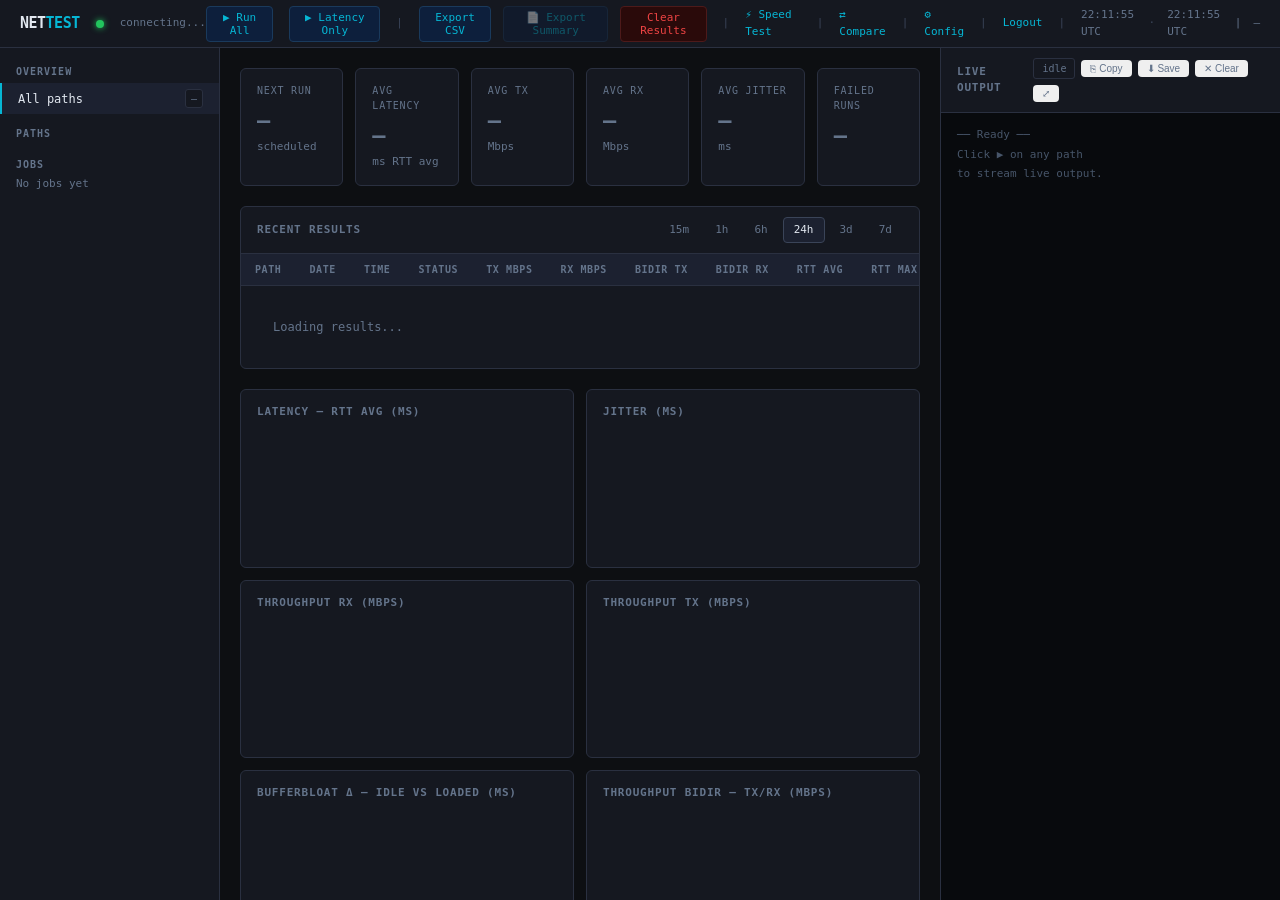
==== commit 0975bcb9: "Rename NetTest to LinkState; bring in 1.3.1 and unreleased changes Rebrand everything except the Git" ====
--- a/web/index.html
+++ b/web/index.html
@@ -3,7 +3,7 @@
 <head>
 <meta charset="UTF-8">
 <meta name="viewport" content="width=device-width, initial-scale=1.0">
-<title>NetTest — Network Monitor</title>
+<title>LinkState — Network Monitor</title>
 <script src="/static/chart.umd.js"></script>
 <style>
   :root {
@@ -696,7 +696,7 @@
   const text = _getLogText();
   const ts   = new Date().toISOString().replace(/[:.]/g, '-').slice(0, 19);
   const job  = currentJobId || 'output';
-  const name = `nettest-${job}-${ts}.txt`;
+  const name = `linkstate-${job}-${ts}.txt`;
   const blob = new Blob([text], { type: 'text/plain' });
   const url  = URL.createObjectURL(blob);
   const a    = document.createElement('a');
@@ -739,6 +739,8 @@
 const JOB_POLL_MS = 2000;
 
 // ── Thresholds ─────────────────────────────────────────────
+// Defaults only — replaced at boot from config.yaml (Config → Thresholds)
+// via /api/thresholds.
 const T = {
   latWarn:15, latCrit:50,
   lossWarn:1, lossCrit:5,
@@ -746,6 +748,22 @@
   tputWarn:10,tputCrit:2,
   bbWarn:30,  bbCrit:100,
 };
+
+async function loadThresholds() {
+  try {
+    const t = await api('/api/thresholds');
+    const map = { latency_ms:'lat', packet_loss_pct:'loss', jitter_ms:'jit',
+                  throughput_mbps:'tput', bufferbloat_ms:'bb' };
+    for (const [metric, key] of Object.entries(map)) {
+      if (t && t[metric]) {
+        if (t[metric].warn != null) T[key + 'Warn'] = Number(t[metric].warn);
+        if (t[metric].crit != null) T[key + 'Crit'] = Number(t[metric].crit);
+      }
+    }
+  } catch (e) {
+    console.warn('Failed to load thresholds — using defaults', e);
+  }
+}
 
 // A record's throughput field can hold multiple entries (one per direction
 // run: upload/download/bidir) or, for older records, a single object.
@@ -857,7 +875,12 @@
     // Override src/dst IPs from actual result
     if (r) {
       if (idx === 0)                   ip = r.source_host || ip;
-      if (idx === agentIds.length - 1) ip = r.destination_host || ip;
+      if (idx === agentIds.length - 1) {
+        // The test host and the IP it resolved to for this run (newer records)
+        const tgt = r.destination_test_host || r.destination_host || ip;
+        ip = r.destination_addr && r.destination_addr !== tgt
+          ? `${tgt} (${r.destination_addr})` : tgt;
+      }
     }
 
     const nodeType = idx === 0 ? 'source'
@@ -1116,7 +1139,7 @@
 function openLogStream(jobId, label) {
   // Close any existing stream
   if (_activeStream) { _activeStream.close(); _activeStream = null; }
-  localStorage.setItem('nettest.activeLogJob', jobId);
+  localStorage.setItem('linkstate.activeLogJob', jobId);
 
   const body   = document.getElementById('log-body');
   const status = document.getElementById('log-status');
@@ -1124,10 +1147,10 @@
   body.innerHTML = `<div class="log-line log-dim">── ${label} ──</div>`;
   status.textContent = '⟳ running';
   status.className = 'log-badge log-badge-running';
-  sessionStorage.removeItem('nettest.log.' + jobId);
-  sessionStorage.setItem('nettest.activeLogJob', jobId);
-  sessionStorage.setItem('nettest.activeLogLabel', label);
-  localStorage.setItem('nettest.activeLogLabel', label);
+  sessionStorage.removeItem('linkstate.log.' + jobId);
+  sessionStorage.setItem('linkstate.activeLogJob', jobId);
+  sessionStorage.setItem('linkstate.activeLogLabel', label);
+  localStorage.setItem('linkstate.activeLogLabel', label);
 
   // Scroll log to bottom helper
   const scrollBottom = () => { body.scrollTop = body.scrollHeight; };
@@ -1146,11 +1169,11 @@
         if (job && job.status === 'done') {
           status.textContent = '✓ done';
           status.className = 'log-badge log-badge-done';
-          sessionStorage.setItem('nettest.logStatus.' + jobId, 'done');
+          sessionStorage.setItem('linkstate.logStatus.' + jobId, 'done');
         } else if (job && job.status === 'error') {
           status.textContent = '✗ error';
           status.className = 'log-badge log-badge-error';
-          sessionStorage.setItem('nettest.logStatus.' + jobId, 'error');
+          sessionStorage.setItem('linkstate.logStatus.' + jobId, 'error');
         } else {
           status.textContent = 'idle';
           status.className = 'log-badge log-badge-idle';
@@ -1203,7 +1226,7 @@
 
 function persistLogLine(jobId, text, cls) {
   try {
-    const key  = 'nettest.log.' + jobId;
+    const key  = 'linkstate.log.' + jobId;
     const data = JSON.parse(sessionStorage.getItem(key) || '[]');
     data.push({text, cls});
     if (data.length > 500) data.shift();
@@ -1213,26 +1236,26 @@
 
 async function restoreLog() {
   // Check sessionStorage first, fall back to localStorage (set by openLogStream)
-  const jobId = sessionStorage.getItem('nettest.activeLogJob')
-             || localStorage.getItem('nettest.activeLogJob');
+  const jobId = sessionStorage.getItem('linkstate.activeLogJob')
+             || localStorage.getItem('linkstate.activeLogJob');
   if (!jobId) return;
-  const label = sessionStorage.getItem('nettest.activeLogLabel')
-             || localStorage.getItem('nettest.activeLogLabel')
+  const label = sessionStorage.getItem('linkstate.activeLogLabel')
+             || localStorage.getItem('linkstate.activeLogLabel')
              || jobId;
   // Sync to sessionStorage so subsequent checks find it
-  sessionStorage.setItem('nettest.activeLogJob', jobId);
+  sessionStorage.setItem('linkstate.activeLogJob', jobId);
   const status = document.getElementById('log-status');
   const body   = document.getElementById('log-body');
 
   // Fast path: restore from sessionStorage
   try {
-    const key  = 'nettest.log.' + jobId;
+    const key  = 'linkstate.log.' + jobId;
     const data = JSON.parse(sessionStorage.getItem(key) || '[]');
     if (data.length > 0) {
       body.innerHTML = '';
       data.forEach(({text, cls}) => appendLog(text, cls));
       body.scrollTop = body.scrollHeight;
-      const saved = sessionStorage.getItem('nettest.logStatus.' + jobId);
+      const saved = sessionStorage.getItem('linkstate.logStatus.' + jobId);
       if (saved === 'done') {
         status.textContent = '✓ done'; status.className = 'log-badge log-badge-done';
       } else if (saved === 'error') {
@@ -1262,10 +1285,10 @@
       const s = data.job?.status;
       if (s === 'done') {
         status.textContent = '✓ done'; status.className = 'log-badge log-badge-done';
-        sessionStorage.setItem('nettest.logStatus.' + jobId, 'done');
+        sessionStorage.setItem('linkstate.logStatus.' + jobId, 'done');
       } else if (s === 'error') {
         status.textContent = '✗ error'; status.className = 'log-badge log-badge-error';
-        sessionStorage.setItem('nettest.logStatus.' + jobId, 'error');
+        sessionStorage.setItem('linkstate.logStatus.' + jobId, 'error');
       } else if (s === 'running') {
         openLogStream(jobId, label);
       }
@@ -1285,15 +1308,15 @@
 
 function clearLog() {
   if (_activeStream) { _activeStream.close(); _activeStream = null; }
-  localStorage.removeItem('nettest.activeLogJob');
-  localStorage.removeItem('nettest.activeLogLabel');
-  const jobId = sessionStorage.getItem('nettest.activeLogJob');
+  localStorage.removeItem('linkstate.activeLogJob');
+  localStorage.removeItem('linkstate.activeLogLabel');
+  const jobId = sessionStorage.getItem('linkstate.activeLogJob');
   if (jobId) {
-    sessionStorage.removeItem('nettest.log.' + jobId);
-    sessionStorage.removeItem('nettest.logStatus.' + jobId);
-  }
-  sessionStorage.removeItem('nettest.activeLogJob');
-  sessionStorage.removeItem('nettest.activeLogLabel');
+    sessionStorage.removeItem('linkstate.log.' + jobId);
+    sessionStorage.removeItem('linkstate.logStatus.' + jobId);
+  }
+  sessionStorage.removeItem('linkstate.activeLogJob');
+  sessionStorage.removeItem('linkstate.activeLogLabel');
   document.getElementById('log-body').innerHTML =
     '<div class="log-line log-dim">Cleared. Trigger a test to see live output...</div>';
   document.getElementById('log-status').textContent = 'idle';
@@ -1373,6 +1396,7 @@
 
 // ── Boot ───────────────────────────────────────────────────
 async function boot() {
+  await loadThresholds();
   paths = await api('/api/paths');
   renderNav();
   initCharts();
@@ -1461,7 +1485,7 @@
     updateJobsSidebar();
     updateNavRunBtns();
 
-    const savedJobId = localStorage.getItem('nettest.activeLogJob');
+    const savedJobId = localStorage.getItem('linkstate.activeLogJob');
     const savedJob = savedJobId ? jobs.find(j => j.job_id === savedJobId) : null;
     const runningJob = jobs.find(j => j.status === 'running' || j.status === 'queued');
     const jobToOpen = savedJob || runningJob;
@@ -1574,11 +1598,11 @@
 // tucked away), not shared data — localStorage, not the API, is the right
 // place for it. Keyed by group name so it survives path reordering/edits.
 function loadCollapsedNavGroups() {
-  try { return new Set(JSON.parse(localStorage.getItem('nettest.collapsedNavGroups') || '[]')); }
+  try { return new Set(JSON.parse(localStorage.getItem('linkstate.collapsedNavGroups') || '[]')); }
   catch(e) { return new Set(); }
 }
 function saveCollapsedNavGroups() {
-  try { localStorage.setItem('nettest.collapsedNavGroups', JSON.stringify([...collapsedNavGroups])); }
+  try { localStorage.setItem('linkstate.collapsedNavGroups', JSON.stringify([...collapsedNavGroups])); }
   catch(e) {}
 }
 let collapsedNavGroups = loadCollapsedNavGroups();
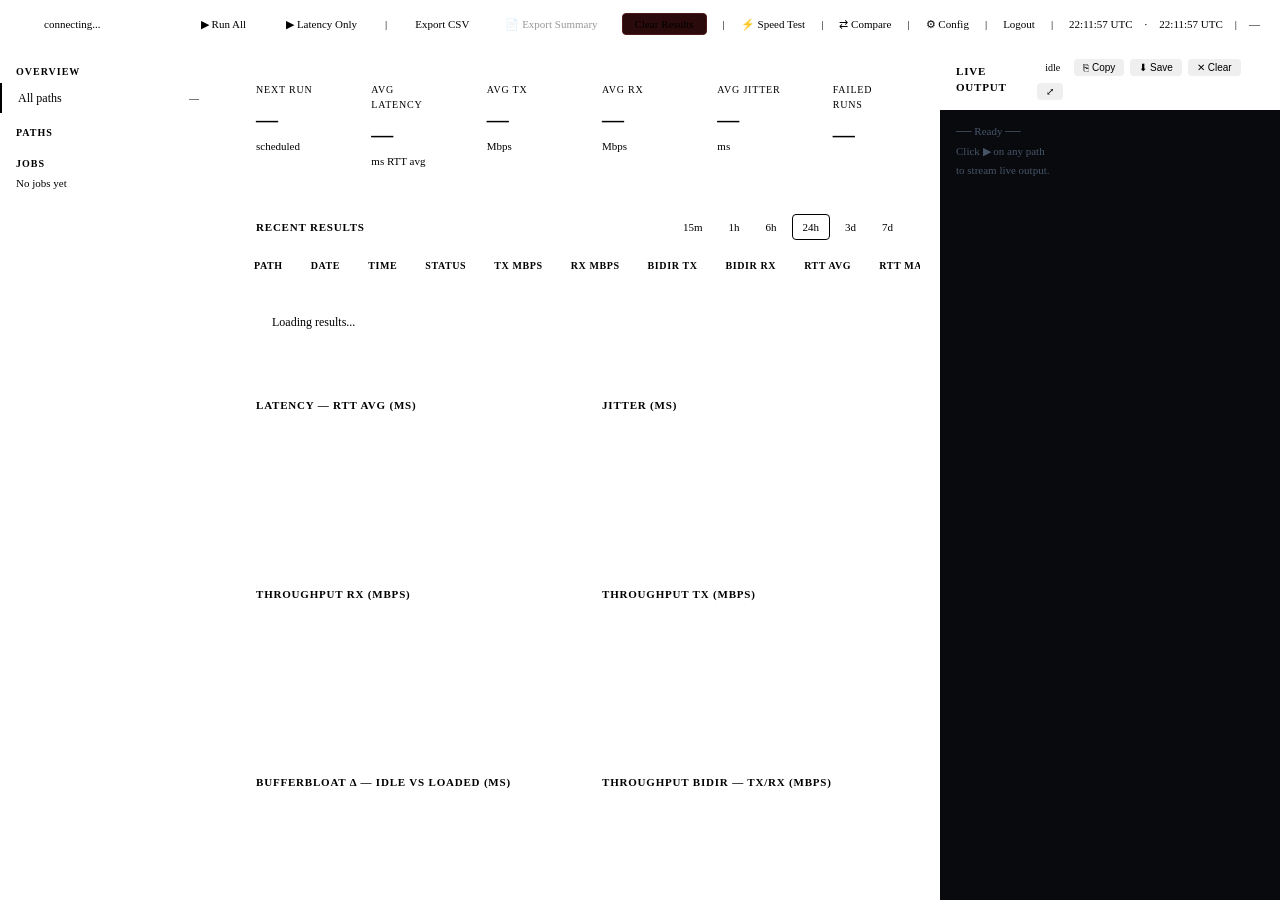
==== commit e9afa0f8: "Release 2.1.0: branding Add Config → Branding and an optional branding: section in config.yaml: cont" ====
--- a/web/index.html
+++ b/web/index.html
@@ -3,150 +3,134 @@
 <head>
 <meta charset="UTF-8">
 <meta name="viewport" content="width=device-width, initial-scale=1.0">
+<!--LS:HEAD-->
 <title>LinkState — Network Monitor</title>
 <script src="/static/chart.umd.js"></script>
 <style>
-  :root {
-    --bg:        #0d0f12;
-    --surface:   #151820;
-    --surface2:  #1c2130;
-    --border:    #2a3040;
-    --border2:   #3a4458;
-    --text:      #e2e8f0;
-    --muted:     #64748b;
-    --green:     #22c55e;
-    --yellow:    #eab308;
-    --red:       #ef4444;
-    --blue:      #3b82f6;
-    --cyan:      #06b6d4;
-    --font:      'JetBrains Mono', 'Fira Mono', 'Consolas', monospace;
-  }
   * { box-sizing: border-box; margin: 0; padding: 0; }
-  body { background: var(--bg); color: var(--text); font-family: var(--font);
+  body { background: var(--bg); color: var(--tx); font-family: var(--fn);
          font-size: 13px; line-height: 1.5; min-height: 100vh; }
 
   /* ── Layout ── */
   .shell { display: grid; grid-template-rows: 48px 1fr; height: 100vh; }
   .topbar { display: flex; align-items: center; justify-content: space-between;
-            padding: 0 20px; border-bottom: 1px solid var(--border);
-            background: var(--surface); }
+            padding: 0 20px; border-bottom: 1px solid var(--bdr);
+            background: var(--surf); }
   .topbar-left { display: flex; align-items: center; gap: 16px; }
-  .logo { font-size: 15px; font-weight: 700; letter-spacing: -0.5px; color: var(--text); }
-  .logo span { color: var(--cyan); }
-  .status-dot { width: 8px; height: 8px; border-radius: 50%; background: var(--green);
-                box-shadow: 0 0 6px var(--green); animation: pulse 2s infinite; }
+  .status-dot { width: 8px; height: 8px; border-radius: 50%; background: var(--gn);
+                box-shadow: 0 0 6px var(--gn); animation: pulse 2s infinite; }
   @keyframes pulse { 0%,100%{opacity:1} 50%{opacity:.4} }
-  .topbar-right { display: flex; align-items: center; gap: 12px; color: var(--muted); font-size: 11px; }
+  .topbar-right { display: flex; align-items: center; gap: 12px; color: var(--mt); font-size: 11px; }
   #clock { font-variant-numeric: tabular-nums; }
 
   .main { display: grid; grid-template-columns: 220px 1fr 340px; overflow: hidden; }
-  .sidebar { border-right: 1px solid var(--border); overflow-y: auto;
-             background: var(--surface); padding: 12px 0; }
+  .sidebar { border-right: 1px solid var(--bdr); overflow-y: auto;
+             background: var(--surf); padding: 12px 0; }
   .content { overflow-y: auto; padding: 20px; display: flex; flex-direction: column; gap: 20px; }
 
   /* ── Sidebar ── */
   .sidebar-section { padding: 4px 0 8px; }
   .sidebar-label { font-size: 10px; font-weight: 700; letter-spacing: 1px;
-                   color: var(--muted); padding: 0 16px 4px; text-transform: uppercase; }
+                   color: var(--mt); padding: 0 16px 4px; text-transform: uppercase; }
   .nav-item { display: flex; align-items: center; justify-content: space-between;
-              padding: 6px 16px; cursor: pointer; color: var(--muted);
+              padding: 6px 16px; cursor: pointer; color: var(--mt);
               border-left: 2px solid transparent; transition: all .15s; }
-  .nav-item:hover { background: var(--surface2); color: var(--text); }
-  .nav-item.active { background: var(--surface2); color: var(--text);
-                     border-left-color: var(--cyan); }
+  .nav-item:hover { background: var(--surf2); color: var(--tx); }
+  .nav-item.active { background: var(--surf2); color: var(--tx);
+                     border-left-color: var(--cy); }
   .nav-item-label { overflow: hidden; text-overflow: ellipsis; white-space: nowrap;
                     max-width: 160px; font-size: 12px; }
   .nav-group { margin-bottom: 2px; }
   .nav-group-label { display: flex; align-items: center; gap: 6px; font-size: 10px;
-                      font-weight: 700; letter-spacing: .5px; color: var(--muted);
+                      font-weight: 700; letter-spacing: .5px; color: var(--mt);
                       padding: 8px 16px 4px; text-transform: uppercase; cursor: pointer;
                       user-select: none; }
   .nav-group:first-child .nav-group-label { padding-top: 0; }
-  .nav-group-label:hover { color: var(--text); }
+  .nav-group-label:hover { color: var(--tx); }
   .nav-group-chevron { font-size: 8px; flex-shrink: 0; width: 8px; text-align: center;
                         transition: transform .15s; }
   .nav-group-chevron.collapsed { transform: rotate(-90deg); }
   .nav-group-name { overflow: hidden; text-overflow: ellipsis; white-space: nowrap; }
   .nav-group-count { font-weight: 400; text-transform: none; letter-spacing: 0;
                       opacity: .7; flex-shrink: 0; margin-left: auto; }
-  .nav-group-items { margin-left: 14px; border-left: 2px solid var(--border);
+  .nav-group-items { margin-left: 14px; border-left: 2px solid var(--bdr);
                       display: flex; flex-direction: column; }
   .nav-group-items.collapsed { display: none; }
   .nav-group-items .nav-item { padding-left: 10px; }
   .nav-group-items .nav-item-label { max-width: 138px; }
   .nav-badge { font-size: 10px; padding: 1px 5px; border-radius: 3px;
-               background: var(--surface); border: 1px solid var(--border); }
-  .badge-ok   { border-color: var(--green); color: var(--green); }
-  .badge-warn { border-color: var(--yellow); color: var(--yellow); }
-  .badge-crit { border-color: var(--red); color: var(--red); }
-  .badge-dim  { color: var(--muted); }
+               background: var(--surf); border: 1px solid var(--bdr); }
+  .badge-ok   { border-color: var(--gn); color: var(--gn); }
+  .badge-warn { border-color: var(--yw); color: var(--yw); }
+  .badge-crit { border-color: var(--rd); color: var(--rd); }
+  .badge-dim  { color: var(--mt); }
 
   /* ── Stat cards ── */
   .stat-grid { display: grid; grid-template-columns: repeat(6, 1fr); gap: 12px; }
-  .stat-card { background: var(--surface); border: 1px solid var(--border);
+  .stat-card { background: var(--surf); border: 1px solid var(--bdr);
                border-radius: 6px; padding: 14px 16px; }
   .stat-label { font-size: 10px; text-transform: uppercase; letter-spacing: .8px;
-                color: var(--muted); margin-bottom: 6px; }
+                color: var(--mt); margin-bottom: 6px; }
   .stat-value { font-size: 22px; font-weight: 700; letter-spacing: -1px; }
-  .stat-sub   { font-size: 11px; color: var(--muted); margin-top: 2px; }
-  .c-green  { color: var(--green); }
-  .c-yellow { color: var(--yellow); }
-  .c-red    { color: var(--red); }
-  .c-blue   { color: var(--blue); }
-  .c-cyan   { color: var(--cyan); }
-  .c-muted  { color: var(--muted); }
+  .stat-sub   { font-size: 11px; color: var(--mt); margin-top: 2px; }
+  .c-green  { color: var(--gn); }
+  .c-yellow { color: var(--yw); }
+  .c-red    { color: var(--rd); }
+  .c-blue   { color: var(--bl); }
+  .c-cyan   { color: var(--cy); }
+  .c-muted  { color: var(--mt); }
 
   /* ── Section panels ── */
-  .panel { background: var(--surface); border: 1px solid var(--border); border-radius: 6px; }
+  .panel { background: var(--surf); border: 1px solid var(--bdr); border-radius: 6px; }
   #path-charts { display: flex; flex-direction: column; gap: 12px; }
   .panel-header { display: flex; align-items: center; justify-content: space-between;
-                  padding: 10px 16px; border-bottom: 1px solid var(--border); }
+                  padding: 10px 16px; border-bottom: 1px solid var(--bdr); }
   .panel-title { font-size: 11px; font-weight: 700; text-transform: uppercase;
-                 letter-spacing: .8px; color: var(--muted); }
+                 letter-spacing: .8px; color: var(--mt); }
   .panel-body  { padding: 0; }
 
   /* ── Chart grid ── */
   /* ── Path flow banner ── */
   .path-flow-banner { display:flex; align-items:center; gap:0;
-                      background:var(--surface); border:1px solid var(--border);
+                      background:var(--surf); border:1px solid var(--bdr);
                       border-radius:6px; padding:10px 16px; margin-bottom:12px;
                       flex-wrap:wrap; gap:6px; }
-  .pf-node { background:var(--surface2); border:1px solid var(--border2);
+  .pf-node { background:var(--surf2); border:1px solid var(--bdr2);
              border-radius:4px; padding:4px 10px; font-size:11px; line-height:1.4; }
-  .pf-node-label { color:var(--muted); font-size:9px; text-transform:uppercase;
+  .pf-node-label { color:var(--mt); font-size:9px; text-transform:uppercase;
                    letter-spacing:.5px; display:block; }
   .pf-node-name  { color:var(--tx); font-weight:600; display:block; }
-  .pf-node-ip    { color:var(--cyan); font-size:10px; display:block; }
-  .pf-node-svi   { border-color:var(--yellow); }
-  .pf-node-svi .pf-node-label { color:var(--yellow); }
-  .pf-arrow { color:var(--muted); font-size:16px; padding:0 4px; flex-shrink:0; }
+  .pf-node-ip    { color:var(--cy); font-size:10px; display:block; }
+  .pf-node-svi   { border-color:var(--yw); }
+  .pf-node-svi .pf-node-label { color:var(--yw); }
+  .pf-arrow { color:var(--mt); font-size:16px; padding:0 4px; flex-shrink:0; }
   .chart-grid { display: grid; grid-template-columns: 1fr 1fr; gap: 12px; }
-  .chart-panel { background: var(--surface); border: 1px solid var(--border);
+  .chart-panel { background: var(--surf); border: 1px solid var(--bdr);
                  border-radius: 6px; padding: 14px 16px; }
   .chart-title { font-size: 11px; font-weight: 700; text-transform: uppercase;
-                 letter-spacing: .8px; color: var(--muted); margin-bottom: 12px; }
+                 letter-spacing: .8px; color: var(--mt); margin-bottom: 12px; }
   .chart-wrap  { position: relative; height: 120px; }
 
   /* ── Results table ── */
   .tbl-wrap { overflow-x: auto; }
   table { width: 100%; border-collapse: collapse; font-size: 12px; }
   thead th { font-size: 10px; font-weight: 700; text-transform: uppercase;
-             letter-spacing: .6px; color: var(--muted); text-align: right;
-             padding: 8px 14px; border-bottom: 1px solid var(--border);
+             letter-spacing: .6px; color: var(--mt); text-align: right;
+             padding: 8px 14px; border-bottom: 1px solid var(--bdr);
              white-space: nowrap; }
   thead th:first-child { text-align: left; }
-  tbody tr { border-bottom: 1px solid var(--border); transition: background .1s; }
-  tbody tr:hover { background: var(--surface2); }
+  tbody tr { border-bottom: 1px solid var(--bdr); transition: background .1s; }
+  tbody tr:hover { background: var(--surf2); }
   tbody tr:last-child { border-bottom: none; }
   td { padding: 7px 14px; text-align: right; white-space: nowrap;
        font-variant-numeric: tabular-nums; }
   td:first-child { text-align: left; }
-  .td-path { font-size: 12px; color: var(--text); width: 240px; min-width: 180px; max-width: 280px;
+  .td-path { font-size: 12px; color: var(--tx); width: 240px; min-width: 180px; max-width: 280px;
              overflow: hidden; text-overflow: ellipsis; white-space: nowrap; }
-  .td-time { color: var(--muted); font-size: 11px; }
-  .ok-dot   { color: var(--green); }
-  .fail-dot { color: var(--red); }
-  .warn-dot { color: var(--yellow); }
+  .td-time { color: var(--mt); font-size: 11px; }
+  .ok-dot   { color: var(--gn); }
+  .fail-dot { color: var(--rd); }
+  .warn-dot { color: var(--yw); }
 
   /* ── Hop table ── */
   .hop-bar-wrap { display: flex; align-items: center; gap: 8px; }
@@ -157,178 +141,178 @@
              gap:0; padding:12px 16px; overflow-x:auto; }
   .tr-hop { display:flex; flex-direction:column; align-items:center;
             min-width:90px; max-width:130px; }
-  .tr-hop-node { background:var(--surface2); border:1px solid var(--border2);
+  .tr-hop-node { background:var(--surf2); border:1px solid var(--bdr2);
                  border-radius:4px; padding:5px 8px; text-align:center;
                  width:100%; font-size:10px; line-height:1.4; }
-  .tr-hop-node.tr-dead { background:transparent; border-color:var(--border);
+  .tr-hop-node.tr-dead { background:transparent; border-color:var(--bdr);
                          opacity:.4; min-width:40px; max-width:50px; }
-  .tr-hop-num { font-size:9px; color:var(--muted); margin-bottom:2px; }
+  .tr-hop-num { font-size:9px; color:var(--mt); margin-bottom:2px; }
   .tr-hop-host { color:var(--tx); word-break:break-all; font-size:10px; }
-  .tr-hop-ip { color:var(--muted); font-size:9px; }
-  .tr-hop-rtt { color:var(--cyan); font-size:10px; font-weight:600; margin-top:2px; }
-  .tr-hop-rtt.c-yellow { color:var(--yellow); }
-  .tr-hop-rtt.c-red    { color:var(--red); }
-  .tr-arrow { color:var(--border2); font-size:12px; padding:0 4px;
+  .tr-hop-ip { color:var(--mt); font-size:9px; }
+  .tr-hop-rtt { color:var(--cy); font-size:10px; font-weight:600; margin-top:2px; }
+  .tr-hop-rtt.c-yellow { color:var(--yw); }
+  .tr-hop-rtt.c-red    { color:var(--rd); }
+  .tr-arrow { color:var(--bdr2); font-size:12px; padding:0 4px;
               flex-shrink:0; margin-bottom:18px; }
-  .tr-dir-label { font-size:10px; color:var(--muted); padding:6px 14px 2px;
+  .tr-dir-label { font-size:10px; color:var(--mt); padding:6px 14px 2px;
                   font-weight:600; text-transform:uppercase; letter-spacing:.5px; }
-  .tr-empty { padding:16px 14px; font-size:11px; color:var(--muted); }
-  .tr-row-btn { font-size:9px; color:var(--muted); margin-left:5px; cursor:pointer;
-                padding:1px 4px; border-radius:3px; border:1px solid var(--border);
+  .tr-empty { padding:16px 14px; font-size:11px; color:var(--mt); }
+  .tr-row-btn { font-size:9px; color:var(--mt); margin-left:5px; cursor:pointer;
+                padding:1px 4px; border-radius:3px; border:1px solid var(--bdr);
                 user-select:none; display:inline-block; vertical-align:middle; }
-  .tr-row-btn:hover { background:var(--surface2); color:var(--cyan); }
-  .tr-row-btn.active { background:#0f1f30; border-color:var(--cyan); color:var(--cyan); }
+  .tr-row-btn:hover { background:var(--surf2); color:var(--cy); }
+  .tr-row-btn.active { background:#0f1f30; border-color:var(--cy); color:var(--cy); }
 
   /* ── Run tags/notes ── */
-  .run-tag-chip { font-size:9px; padding:1px 6px; border-radius:8px; background:var(--surface2);
-                  border:1px solid var(--border2); color:var(--cyan); margin-left:4px;
+  .run-tag-chip { font-size:9px; padding:1px 6px; border-radius:8px; background:var(--surf2);
+                  border:1px solid var(--bdr2); color:var(--cy); margin-left:4px;
                   display:inline-block; vertical-align:middle; }
-  .run-note-dot { color:var(--yellow); margin-left:4px; cursor:default; vertical-align:middle; }
+  .run-note-dot { color:var(--yw); margin-left:4px; cursor:default; vertical-align:middle; }
   .annotate-overlay { display:none; position:fixed; inset:0; background:rgba(0,0,0,.75);
                       z-index:2500; align-items:center; justify-content:center; }
   .annotate-overlay.open { display:flex; }
-  .annotate-modal { background:var(--surface); border:1px solid var(--border2); border-radius:8px;
+  .annotate-modal { background:var(--surf); border:1px solid var(--bdr2); border-radius:8px;
                     width:420px; max-width:95vw; overflow:hidden; }
   .annotate-header { display:flex; align-items:center; justify-content:space-between;
-                     padding:12px 16px; border-bottom:1px solid var(--border); }
+                     padding:12px 16px; border-bottom:1px solid var(--bdr); }
   .annotate-title { font-size:12px; font-weight:700; }
-  .annotate-close { background:none; border:none; color:var(--muted); cursor:pointer;
-                    font-size:18px; padding:0; font-family:var(--font); }
+  .annotate-close { background:none; border:none; color:var(--mt); cursor:pointer;
+                    font-size:18px; padding:0; font-family:var(--fn); }
   .annotate-body { padding:16px; display:flex; flex-direction:column; gap:10px; }
-  .annotate-body label { font-size:10px; color:var(--muted); text-transform:uppercase; letter-spacing:.5px; }
+  .annotate-body label { font-size:10px; color:var(--mt); text-transform:uppercase; letter-spacing:.5px; }
   .annotate-body textarea, .annotate-body input[type=text] {
-    background:var(--bg); border:1px solid var(--border2); border-radius:4px; color:var(--text);
-    font-family:var(--font); font-size:12px; padding:8px 10px; width:100%; outline:none;
+    background:var(--bg); border:1px solid var(--bdr2); border-radius:4px; color:var(--tx);
+    font-family:var(--fn); font-size:12px; padding:8px 10px; width:100%; outline:none;
     transition:border-color .15s;
   }
-  .annotate-body textarea:focus, .annotate-body input[type=text]:focus { border-color:var(--cyan); }
+  .annotate-body textarea:focus, .annotate-body input[type=text]:focus { border-color:var(--cy); }
   .annotate-body textarea { resize:vertical; min-height:64px; }
-  .annotate-footer { padding:10px 16px; border-top:1px solid var(--border);
+  .annotate-footer { padding:10px 16px; border-top:1px solid var(--bdr);
                      display:flex; justify-content:flex-end; gap:8px; }
   /* ── MTR detail section ── */
   .hop-grid { display: grid; grid-template-columns: 40px 1fr 80px 80px 80px 80px 80px;
               gap: 0; }
   .hop-grid > div { padding: 6px 14px; font-size: 12px; }
-  .hop-header { background: var(--surface2); font-size: 10px; text-transform: uppercase;
-                letter-spacing: .6px; color: var(--muted); font-weight: 700;
-                border-bottom: 1px solid var(--border); }
-  .hop-row { border-bottom: 1px solid var(--border); }
+  .hop-header { background: var(--surf2); font-size: 10px; text-transform: uppercase;
+                letter-spacing: .6px; color: var(--mt); font-weight: 700;
+                border-bottom: 1px solid var(--bdr); }
+  .hop-row { border-bottom: 1px solid var(--bdr); }
   .hop-row:last-child { border-bottom: none; }
-  .hop-row:hover > div { background: var(--surface2); }
+  .hop-row:hover > div { background: var(--surf2); }
 
   /* ── Day selector ── */
   .day-tabs { display: flex; gap: 4px; }
   .day-tab { padding: 4px 10px; border-radius: 4px; cursor: pointer; font-size: 11px;
-             color: var(--muted); border: 1px solid transparent; }
-  .day-tab:hover { background: var(--surface2); }
-  .day-tab.active { background: var(--surface2); border-color: var(--border2); color: var(--text); }
+             color: var(--mt); border: 1px solid transparent; }
+  .day-tab:hover { background: var(--surf2); }
+  .day-tab.active { background: var(--surf2); border-color: var(--bdr2); color: var(--tx); }
 
   /* ── Loading / empty states ── */
-  .empty { padding: 32px; text-align: center; color: var(--muted); font-size: 12px; }
-  .loading { padding: 32px; text-align: center; color: var(--muted); font-size: 12px; }
+  .empty { padding: 32px; text-align: center; color: var(--mt); font-size: 12px; }
+  .loading { padding: 32px; text-align: center; color: var(--mt); font-size: 12px; }
 
   /* ── Buttons ── */
   .btn { display: inline-flex; align-items: center; gap: 5px; padding: 4px 12px;
-         border-radius: 4px; font-size: 11px; font-family: var(--font);
-         cursor: pointer; border: 1px solid var(--border2); transition: all .15s; }
-  .btn-run  { background: #0f3320; color: var(--green); border-color: #1a4d30; }
+         border-radius: 4px; font-size: 11px; font-family: var(--fn);
+         cursor: pointer; border: 1px solid var(--bdr2); transition: all .15s; }
+  .btn-run  { background: #0f3320; color: var(--gn); border-color: #1a4d30; }
   .btn-run:hover  { background: #1a4d30; }
   .btn-run:disabled { opacity: .4; cursor: not-allowed; }
-  .btn-run-all { background: #0d1f3c; color: var(--cyan); border-color: #1a3a5c; }
-  .btn-run-all:hover { background: #1a3a5c; }
+  .btn-run-all { background: var(--accent-bg); color: var(--cy); border-color: var(--accent-bdr); }
+  .btn-run-all:hover { background: var(--accent-bdr); }
   .btn-run-all:disabled { opacity: .4; cursor: not-allowed; }
   .nav-run-btn { font-size: 10px; padding: 2px 7px; border-radius: 3px; cursor: pointer;
-                 border: 1px solid #1a4d30; background: #0f3320; color: var(--green);
-                 font-family: var(--font); transition: all .15s; white-space: nowrap; }
+                 border: 1px solid #1a4d30; background: #0f3320; color: var(--gn);
+                 font-family: var(--fn); transition: all .15s; white-space: nowrap; }
   .nav-run-btn:hover { background: #1a4d30; }
-  .nav-run-btn.running { border-color: var(--yellow); color: var(--yellow);
+  .nav-run-btn.running { border-color: var(--yw); color: var(--yw);
                          background: #2a2000; animation: pulse 1s infinite; }
   .job-row { display: grid; grid-template-columns: 70px 1fr 80px 80px;
-             padding: 6px 14px; border-bottom: 1px solid var(--border);
+             padding: 6px 14px; border-bottom: 1px solid var(--bdr);
              font-size: 11px; align-items: center; gap: 8px; }
   .job-row:last-child { border-bottom: none; }
-  .job-queued  { color: var(--muted); }
-  .job-running { color: var(--yellow); animation: pulse 1s infinite; }
-  .job-done    { color: var(--green); }
-  .job-error   { color: var(--red); }
+  .job-queued  { color: var(--mt); }
+  .job-running { color: var(--yw); animation: pulse 1s infinite; }
+  .job-done    { color: var(--gn); }
+  .job-error   { color: var(--rd); }
 
   /* ── Live log panel ── */
-  .log-panel { background: var(--surface); border-left: 1px solid var(--border);
+  .log-panel { background: var(--surf); border-left: 1px solid var(--bdr);
                display: flex; flex-direction: column; overflow: hidden; }
   .log-header { display: flex; align-items: center; justify-content: space-between;
-                padding: 10px 16px; border-bottom: 1px solid var(--border); }
+                padding: 10px 16px; border-bottom: 1px solid var(--bdr); }
   .log-title  { font-size: 11px; font-weight: 700; text-transform: uppercase;
-                letter-spacing: .8px; color: var(--muted); }
+                letter-spacing: .8px; color: var(--mt); }
   .log-body   { background: #080a0d; padding: 12px 16px; flex: 1;
                 overflow-y: auto; font-size: 11px; line-height: 1.6;
-                font-family: var(--font); }
+                font-family: var(--fn); }
   .log-panel.expanded {
     position: fixed; top: 0; right: 0; bottom: 0;
     left: 220px; z-index: 1000;
     width: auto; min-width: unset;
     box-shadow: -6px 0 32px rgba(0,0,0,0.6);
-    border-left: 1px solid var(--border);
+    border-left: 1px solid var(--bdr);
   }
   .log-panel.expanded .log-body { font-size: 12px; line-height: 1.7; }
   .log-line   { white-space: pre-wrap; word-break: break-all; padding: 1px 0; }
   .log-info   { color: #94a3b8; }
-  .log-warn   { color: var(--yellow); }
-  .log-error  { color: var(--red); }
-  .log-ok     { color: var(--green); }
+  .log-warn   { color: var(--yw); }
+  .log-error  { color: var(--rd); }
+  .log-ok     { color: var(--gn); }
   .log-dim    { color: #475569; }
   .log-active { animation: pulse 1.5s infinite; }
   .log-badge  { display: inline-flex; align-items: center; gap: 4px; font-size: 10px;
                 padding: 2px 8px; border-radius: 3px; }
-  .log-badge-running { background: #2a2000; color: var(--yellow);
+  .log-badge-running { background: #2a2000; color: var(--yw);
                        border: 1px solid #4a3800; animation: pulse 1.5s infinite; }
-  .log-badge-done    { background: #0f3320; color: var(--green); border: 1px solid #1a4d30; }
-  .log-badge-error   { background: #2a0a0a; color: var(--red);   border: 1px solid #4d1a1a; }
-  .log-badge-idle    { color: var(--muted); border: 1px solid var(--border); }
+  .log-badge-done    { background: #0f3320; color: var(--gn); border: 1px solid #1a4d30; }
+  .log-badge-error   { background: #2a0a0a; color: var(--rd);   border: 1px solid #4d1a1a; }
+  .log-badge-idle    { color: var(--mt); border: 1px solid var(--bdr); }
 
   /* ── Sparkline grid (all-paths overview) ── */
   .sparkline-grid { display: flex; flex-direction: column; gap: 0; }
   .spark-cols { display: grid;
     grid-template-columns: 180px 1fr 80px 75px 75px 70px 70px 65px 55px 55px;
     align-items: center; gap: 0; }
-  .spark-row { border-bottom: 1px solid var(--border); }
+  .spark-row { border-bottom: 1px solid var(--bdr); }
   .spark-row:last-child { border-bottom: none; }
   .spark-main { padding: 0; }
-  .spark-main:hover { background: var(--surface2); }
+  .spark-main:hover { background: var(--surf2); }
   .spark-hop-rows { display: none; }
   .spark-hop-rows.open { display: block; }
-  .spark-hop { border-top: 1px solid var(--border); padding-left: 20px;
+  .spark-hop { border-top: 1px solid var(--bdr); padding-left: 20px;
                background: #080b10; }
   .spark-hop .spark-cols { opacity: .85; }
-  .spark-row.spark-header { background: var(--surface2); font-size: 9px; font-weight: 700;
-                             text-transform: uppercase; letter-spacing: .6px; color: var(--muted); }
+  .spark-row.spark-header { background: var(--surf2); font-size: 9px; font-weight: 700;
+                             text-transform: uppercase; letter-spacing: .6px; color: var(--mt); }
   .spark-cell { padding: 5px 8px; font-size: 11px; font-variant-numeric: tabular-nums; }
   .spark-cell-sm { padding: 4px 8px; font-size: 10px; font-variant-numeric: tabular-nums; }
   .spark-cell-chart { padding: 3px 6px; }
   .spark-path { font-size: 11px; overflow: hidden; text-overflow: ellipsis; white-space: nowrap;
                 cursor: pointer; }
-  .spark-path:hover { color: var(--cyan); }
+  .spark-path:hover { color: var(--cy); }
   .spark-val { text-align: right; }
-  .spark-hop-label { font-size: 10px; color: var(--muted); white-space: nowrap;
+  .spark-hop-label { font-size: 10px; color: var(--mt); white-space: nowrap;
                      overflow: hidden; text-overflow: ellipsis; }
   .spark-hop-label::before { content: "└ "; }
-  .hop-toggle { font-size: 9px; color: var(--muted); margin-left: 5px; cursor: pointer;
-                padding: 1px 4px; border-radius: 3px; border: 1px solid var(--border);
+  .hop-toggle { font-size: 9px; color: var(--mt); margin-left: 5px; cursor: pointer;
+                padding: 1px 4px; border-radius: 3px; border: 1px solid var(--bdr);
                 user-select: none; display: inline-block; }
-  .hop-toggle:hover { background: var(--surface2); color: var(--cyan); }
+  .hop-toggle:hover { background: var(--surf2); color: var(--cy); }
   .mtu-warn { font-size: 9px; padding: 1px 3px; border-radius: 2px;
-              background: rgba(234,179,8,.15); color: var(--yellow);
+              background: rgba(234,179,8,.15); color: var(--yw);
               border: 1px solid rgba(234,179,8,.4); }
   .spark-canvas-wrap { position: relative; height: 28px; }
   .spark-canvas-wrap canvas { position: absolute; inset: 0; }
   /* ── Scrollbar ── */
   ::-webkit-scrollbar { width: 5px; height: 5px; }
   ::-webkit-scrollbar-track { background: transparent; }
-  ::-webkit-scrollbar-thumb { background: var(--border2); border-radius: 3px; }
+  ::-webkit-scrollbar-thumb { background: var(--bdr2); border-radius: 3px; }
 
   /* ── Mobile nav / drawer (hidden on desktop) ── */
   .nav-toggle-btn { display: none; align-items: center; justify-content: center;
-    width: 30px; height: 30px; background: var(--surface2); border: 1px solid var(--border2);
-    border-radius: 4px; color: var(--text); font-size: 16px; cursor: pointer; flex-shrink: 0; }
+    width: 30px; height: 30px; background: var(--surf2); border: 1px solid var(--bdr2);
+    border-radius: 4px; color: var(--tx); font-size: 16px; cursor: pointer; flex-shrink: 0; }
   .sidebar-backdrop { display: none; }
   .sidebar-mobile-header { display: none; }
   .mobile-log-toggle { display: none; }
@@ -350,9 +334,9 @@
                z-index: 2001; transition: left .2s ease; box-shadow: 4px 0 24px rgba(0,0,0,.5); }
     .sidebar.open { left: 0; }
     .sidebar-mobile-header { display: flex; align-items: center; justify-content: space-between;
-      padding: 12px 16px; border-bottom: 1px solid var(--border); }
-    .sidebar-mobile-title { font-size: 11px; font-weight: 700; letter-spacing: 1px; color: var(--muted); }
-    .sidebar-close-btn { background: none; border: none; color: var(--muted); font-size: 16px; cursor: pointer; }
+      padding: 12px 16px; border-bottom: 1px solid var(--bdr); }
+    .sidebar-mobile-title { font-size: 11px; font-weight: 700; letter-spacing: 1px; color: var(--mt); }
+    .sidebar-close-btn { background: none; border: none; color: var(--mt); font-size: 16px; cursor: pointer; }
     .sidebar-backdrop.open { display: block; position: fixed; inset: 0;
       background: rgba(0,0,0,.5); z-index: 2000; }
 
@@ -372,7 +356,7 @@
     .job-row { grid-template-columns: 55px 1fr 60px 60px; font-size: 10px; }
 
     /* Live log panel stacks below content and starts collapsed */
-    .log-panel { border-left: none; border-top: 1px solid var(--border); max-height: none; }
+    .log-panel { border-left: none; border-top: 1px solid var(--bdr); max-height: none; }
     .log-panel .log-body { display: none; max-height: 260px; }
     .log-panel.mobile-open .log-body { display: block; }
     .mobile-log-toggle { display: inline-block; }
@@ -392,32 +376,32 @@
   <div class="topbar">
     <div class="topbar-left">
       <button class="nav-toggle-btn" id="nav-toggle-btn" onclick="toggleSidebar()" aria-label="Toggle menu">☰</button>
-      <span class="logo">NET<span>TEST</span></span>
+      <!--LS:BRAND-->
       <div class="status-dot" id="status-dot"></div>
-      <span style="color:var(--muted);font-size:11px;" id="status-text">connecting...</span>
+      <span style="color:var(--mt);font-size:11px;" id="status-text">connecting...</span>
     </div>
     <div class="topbar-right">
       <button class="btn btn-run-all" id="btn-run-all" onclick="runAll()">▶ Run All</button>
       <button class="btn btn-run-all" id="btn-run-latency" onclick="runAll(['latency','jitter'])" style="margin-left:4px">▶ Latency Only</button>
-      <span style="margin:0 4px;color:var(--border2)">|</span>
-      <button onclick="exportResults()" style="font-size:11px;padding:4px 12px;border-radius:4px;cursor:pointer;font-family:var(--font);background:#0d1f3c;color:var(--cyan);border:1px solid #1a3a5c;transition:all .15s;" onmouseover="this.style.background='#1a3a5c'" onmouseout="this.style.background='#0d1f3c'">Export CSV</button>
+      <span style="margin:0 4px;color:var(--bdr2)">|</span>
+      <button onclick="exportResults()" style="font-size:11px;padding:4px 12px;border-radius:4px;cursor:pointer;font-family:var(--fn);background:var(--accent-bg);color:var(--cy);border:1px solid var(--accent-bdr);transition:all .15s;" onmouseover="this.style.background='var(--accent-bdr)'" onmouseout="this.style.background='var(--accent-bg)'">Export CSV</button>
       <button onclick="exportPathSummary()" id="btn-export-summary" disabled
-        style="font-size:11px;padding:4px 12px;border-radius:4px;cursor:pointer;font-family:var(--font);background:#0d1f3c;color:var(--cyan);border:1px solid #1a3a5c;transition:all .15s;opacity:0.4;cursor:not-allowed;"
-        onmouseover="if(!this.disabled)this.style.background='#1a3a5c'" onmouseout="this.style.background='#0d1f3c'"
+        style="font-size:11px;padding:4px 12px;border-radius:4px;cursor:pointer;font-family:var(--fn);background:var(--accent-bg);color:var(--cy);border:1px solid var(--accent-bdr);transition:all .15s;opacity:0.4;cursor:not-allowed;"
+        onmouseover="if(!this.disabled)this.style.background='var(--accent-bdr)'" onmouseout="this.style.background='var(--accent-bg)'"
         title="Select a path to export its executive summary">📄 Export Summary</button>
-      <button onclick="clearResults()" style="font-size:11px;padding:4px 12px;border-radius:4px;cursor:pointer;font-family:var(--font);background:#2a0a0a;color:var(--red);border:1px solid #4d1a1a;transition:all .15s;" onmouseover="this.style.background='#3a1010'" onmouseout="this.style.background='#2a0a0a'">Clear Results</button>
-      <span style="margin:0 4px;color:var(--border2)">|</span>
-      <a href="/speedtest" style="color:var(--cyan);font-size:11px;text-decoration:none" title="Browser speed test">⚡ Speed Test</a>
-      <span style="margin:0 4px;color:var(--border2)">|</span>
-      <a href="/compare" style="color:var(--cyan);font-size:11px;text-decoration:none" title="Compare two runs">⇄ Compare</a>
-      <span style="margin:0 4px;color:var(--border2)">|</span>
-      <a href="/config" style="color:var(--cyan);font-size:11px;text-decoration:none" title="Config Editor">⚙ Config</a>
-      <span style="margin:0 4px;color:var(--border2)">|</span>
-      <a href="/logout" style="color:var(--cyan);font-size:11px;text-decoration:none" title="Logout">Logout</a>
-      <span style="margin:0 4px;color:var(--border2)">|</span>
-      <span id="clock-local"></span><span style="color:var(--border2)">·</span><span id="clock"></span>
+      <button onclick="clearResults()" style="font-size:11px;padding:4px 12px;border-radius:4px;cursor:pointer;font-family:var(--fn);background:#2a0a0a;color:var(--rd);border:1px solid #4d1a1a;transition:all .15s;" onmouseover="this.style.background='#3a1010'" onmouseout="this.style.background='#2a0a0a'">Clear Results</button>
+      <span style="margin:0 4px;color:var(--bdr2)">|</span>
+      <a href="/speedtest" style="color:var(--cy);font-size:11px;text-decoration:none" title="Browser speed test">⚡ Speed Test</a>
+      <span style="margin:0 4px;color:var(--bdr2)">|</span>
+      <a href="/compare" style="color:var(--cy);font-size:11px;text-decoration:none" title="Compare two runs">⇄ Compare</a>
+      <span style="margin:0 4px;color:var(--bdr2)">|</span>
+      <a href="/config" style="color:var(--cy);font-size:11px;text-decoration:none" title="Config Editor">⚙ Config</a>
+      <span style="margin:0 4px;color:var(--bdr2)">|</span>
+      <a href="/logout" style="color:var(--cy);font-size:11px;text-decoration:none" title="Logout">Logout</a>
+      <span style="margin:0 4px;color:var(--bdr2)">|</span>
+      <span id="clock-local"></span><span style="color:var(--bdr2)">·</span><span id="clock"></span>
       <span>|</span>
-      <span id="last-update" style="color:var(--muted)">—</span>
+      <span id="last-update" style="color:var(--mt)">—</span>
     </div>
   </div>
 
@@ -445,7 +429,7 @@
       </div>
       <div class="sidebar-section">
         <div class="sidebar-label">Jobs</div>
-        <div id="jobs-sidebar" style="padding:0 16px 8px;font-size:11px;color:var(--muted)">No jobs yet</div>
+        <div id="jobs-sidebar" style="padding:0 16px 8px;font-size:11px;color:var(--mt)">No jobs yet</div>
       </div>
     </nav>
 
@@ -467,7 +451,7 @@
         <div class="panel">
           <div class="panel-header">
             <span class="panel-title">Path Overview</span>
-            <span style="font-size:10px;color:var(--muted)">averages over the Recent results window — click path name to drill in</span>
+            <span style="font-size:10px;color:var(--mt)">averages over the Recent results window — click path name to drill in</span>
           </div>
           <div class="panel-body" style="padding:0">
             <div class="sparkline-grid" id="spark-grid"></div>
@@ -490,7 +474,7 @@
         </div>
         <div id="results-scroll" style="max-height:185px;overflow-y:auto">
           <table style="width:100%">
-            <thead style="position:sticky;top:0;z-index:1;background:var(--surface2)"><tr>
+            <thead style="position:sticky;top:0;z-index:1;background:var(--surf2)"><tr>
               <th style="text-align:left">Path</th>
               <th>Date</th>
               <th>Time</th>
@@ -516,14 +500,14 @@
       <div id="path-charts">
         <div id="path-flow-banner-wrap" style="display:none;margin-bottom:12px">
           <div style="font-size:9px;font-weight:700;text-transform:uppercase;letter-spacing:.6px;
-                      color:var(--muted);padding:0 4px 5px">Test Path Visualization</div>
+                      color:var(--mt);padding:0 4px 5px">Test Path Visualization</div>
           <div id="path-flow-banner" class="path-flow-banner" style="margin-bottom:0"></div>
         </div>
 
         <!-- Per-test run buttons — run just one test type for this path -->
         <div id="path-test-actions" class="panel" style="display:none;margin-bottom:12px;padding:10px 16px">
           <div style="display:flex;align-items:center;justify-content:space-between;flex-wrap:wrap;gap:8px">
-            <span style="font-size:9px;font-weight:700;text-transform:uppercase;letter-spacing:.6px;color:var(--muted)">Run individual test</span>
+            <span style="font-size:9px;font-weight:700;text-transform:uppercase;letter-spacing:.6px;color:var(--mt)">Run individual test</span>
             <div id="path-test-btns" style="display:flex;gap:6px;flex-wrap:wrap"></div>
           </div>
         </div>
@@ -532,7 +516,7 @@
         <div class="panel" id="tr-panel" style="display:none">
           <div class="panel-header">
             <span class="panel-title" id="tr-title">Traceroute</span>
-            <span style="font-size:11px;color:var(--muted)" id="tr-subtitle">most recent run</span>
+            <span style="font-size:11px;color:var(--mt)" id="tr-subtitle">most recent run</span>
           </div>
           <div id="tr-body">
             <div class="tr-empty">No traceroute data for this path yet.</div>
@@ -571,7 +555,7 @@
         <div class="panel" id="hops-panel">
           <div class="panel-header">
             <span class="panel-title" id="hops-title">MTR hop detail</span>
-            <span style="font-size:11px;color:var(--muted)">most recent latency-under-load run</span>
+            <span style="font-size:11px;color:var(--mt)">most recent latency-under-load run</span>
           </div>
           <div class="panel-body" id="hops-body">
             <div class="empty">Select a path with latency_under_load tests to see per-hop breakdown.</div>
@@ -582,7 +566,7 @@
         <div class="panel" id="seg-panel" style="display:none">
           <div class="panel-header">
             <span class="panel-title" id="seg-title">Hop segment breakdown</span>
-            <span style="font-size:11px;color:var(--muted)">source → each defined hop → destination</span>
+            <span style="font-size:11px;color:var(--mt)">source → each defined hop → destination</span>
           </div>
           <div class="panel-body" id="seg-body" style="padding:0">
             <div class="empty">No segment data.</div>
@@ -595,7 +579,7 @@
 
     <!-- Live log — always visible right panel -->
     <div class="log-panel" id="log-panel">
-      <div class="log-header" style="padding:10px 16px;border-bottom:1px solid var(--border);flex-shrink:0">
+      <div class="log-header" style="padding:10px 16px;border-bottom:1px solid var(--bdr);flex-shrink:0">
         <span class="log-title">Live Output</span>
         <div style="display:flex;align-items:center;gap:6px;flex-wrap:wrap">
           <button class="day-tab mobile-log-toggle" id="mobile-log-toggle-btn" onclick="toggleMobileLog()"
@@ -1013,7 +997,7 @@
 
   if (data.reverse && data.reverse.hops && data.reverse.hops.length) {
     const divider = document.createElement('div');
-    divider.style.cssText = 'border-top:1px solid var(--border);margin:0';
+    divider.style.cssText = 'border-top:1px solid var(--bdr);margin:0';
     body.appendChild(divider);
     body.appendChild(buildHopFlow(data.reverse.hops,
       'Reverse  (' + data.reverse.source_host + ' → ' + data.reverse.dest_host + ')'));
@@ -1085,7 +1069,7 @@
   body.innerHTML = `
     <table style="width:100%;border-collapse:collapse;font-size:11px">
       <thead>
-        <tr style="font-size:9px;text-transform:uppercase;letter-spacing:.5px;color:var(--muted);background:var(--surface2)">
+        <tr style="font-size:9px;text-transform:uppercase;letter-spacing:.5px;color:var(--mt);background:var(--surf2)">
           <th style="padding:6px 14px;text-align:left;font-weight:700">Segment</th>
           <th style="padding:6px 14px;text-align:right;font-weight:700">RTT avg</th>
           <th style="padding:6px 14px;text-align:right;font-weight:700">RTT max</th>
@@ -1105,17 +1089,17 @@
           const mtuW  = sm?.fragmentation_detected ? 'c-yellow' : '';
           const label = agentMap[seg.destination_agent_id] || seg.destination_agent_id;
           const isFinal = seg.isFinal;
-          return `<tr style="border-top:1px solid var(--border)${isFinal ? ';background:var(--surface2)' : ''}">
-            <td style="padding:7px 14px;color:var(--muted)">
+          return `<tr style="border-top:1px solid var(--bdr)${isFinal ? ';background:var(--surf2)' : ''}">
+            <td style="padding:7px 14px;color:var(--mt)">
               ${isFinal
-                ? `<span style="color:var(--tx)">→ ${label}</span> <span style="font-size:9px;color:var(--cyan);margin-left:4px">final</span>`
+                ? `<span style="color:var(--tx)">→ ${label}</span> <span style="font-size:9px;color:var(--cy);margin-left:4px">final</span>`
                 : `→ ${label}`}
             </td>
             <td style="padding:7px 14px;text-align:right" class="${latC}">${fmt(sl?.rtt_avg_ms,'ms')}</td>
             <td style="padding:7px 14px;text-align:right">${fmt(sl?.rtt_max_ms,'ms')}</td>
             <td style="padding:7px 14px;text-align:right">${fmt(sl?.packet_loss_pct,'%')}</td>
             <td style="padding:7px 14px;text-align:right" class="${mtuW}">${sm ? sm.effective_mtu_bytes : '—'}</td>
-            <td style="padding:7px 14px;text-align:right;color:var(--muted)">
+            <td style="padding:7px 14px;text-align:right;color:var(--mt)">
               ${delta !== null ? `${dSign}${delta}ms` : '—'}
             </td>
           </tr>`;
@@ -1521,12 +1505,12 @@
 function updateJobsSidebar() {
   const el = document.getElementById('jobs-sidebar');
   const jobs = Object.values(activeJobs);
-  if (!jobs.length) { el.innerHTML = '<span style="color:var(--muted)">No active jobs</span>'; return; }
+  if (!jobs.length) { el.innerHTML = '<span style="color:var(--mt)">No active jobs</span>'; return; }
   el.innerHTML = jobs.slice(-8).reverse().map(j => {
-    const icon = j.status === 'done' ? '<span style="color:var(--green)">✓</span>'
-               : j.status === 'error' ? '<span style="color:var(--red)">✗</span>'
-               : j.status === 'running' ? '<span style="color:var(--yellow)">⟳</span>'
-               : '<span style="color:var(--muted)">·</span>';
+    const icon = j.status === 'done' ? '<span style="color:var(--gn)">✓</span>'
+               : j.status === 'error' ? '<span style="color:var(--rd)">✗</span>'
+               : j.status === 'running' ? '<span style="color:var(--yw)">⟳</span>'
+               : '<span style="color:var(--mt)">·</span>';
     const label = j.label || j.path_id || j.job_id;
     const isRunning = j.status === 'running';
     const btns = `
@@ -1753,13 +1737,36 @@
       return `<div class="rpt-chart"><h3>${escapeHtml(title)}</h3><img src="${img}" alt="${escapeHtml(title)}"></div>`;
     }).filter(Boolean).join('');
 
+    // Branding (Config → Branding), filled in by the server as window.LS_BRAND.
+    const brand = window.LS_BRAND || {};
+    const accent = getComputedStyle(document.documentElement).getPropertyValue('--accent').trim() || '#06b6d4';
+    const generated = new Date();
+    const brandMark = brand.logo_url
+      ? `<img class="rpt-logo" src="${escapeHtml(new URL(brand.logo_url, location.origin).href)}" alt="${escapeHtml(brand.org_name || brand.product || '')}">`
+      : `<span class="rpt-org">${escapeHtml(brand.org_name || brand.product || 'LinkState')}</span>`;
+    const brandSide = [brand.logo_url && brand.org_name ? brand.org_name : '', brand.controller_name]
+      .filter(Boolean).map(escapeHtml).join('<br>');
+    const footerBits = [
+      brand.report_footer ? `<div class="rpt-footer-custom">${escapeHtml(brand.report_footer)}</div>` : '',
+      `<div>Generated ${escapeHtml(generated.toLocaleString())} by ${escapeHtml(brand.product || 'LinkState')}` +
+        (brand.controller_name ? ` · ${escapeHtml(brand.controller_name)}` : '') + `</div>`,
+    ].join('');
+
     const stat = (label, value) => `<div class="rpt-stat"><div class="rpt-stat-label">${escapeHtml(label)}</div><div class="rpt-stat-value">${escapeHtml(value)}</div></div>`;
 
     const html = `<!doctype html>
 <html><head><meta charset="utf-8">
-<title>Executive Summary — ${escapeHtml(path.label)}</title>
+<title>Executive Summary — ${escapeHtml(path.label)}${brand.org_name ? ' — ' + escapeHtml(brand.org_name) : ''}</title>
 <style>
   * { box-sizing: border-box; }
+  .rpt-brand { display: flex; align-items: center; justify-content: space-between; gap: 16px;
+               padding-bottom: 10px; margin-bottom: 18px; border-bottom: 3px solid ${accent}; }
+  .rpt-logo { max-height: 40px; max-width: 240px; object-fit: contain; display: block; }
+  .rpt-org { font-size: 16px; font-weight: 700; }
+  .rpt-brand-side { text-align: right; font-size: 11px; color: #555; line-height: 1.5; }
+  .rpt-footer { margin-top: 28px; padding-top: 8px; border-top: 1px solid #ccc;
+                font-size: 10px; color: #777; display: flex; justify-content: space-between; gap: 16px; }
+  .rpt-footer-custom { font-weight: 600; color: #444; }
   body { font-family: -apple-system, Segoe UI, Roboto, Arial, sans-serif; color: #111; margin: 32px; }
   h1 { font-size: 20px; margin: 0 0 4px; }
   h2 { font-size: 14px; text-transform: uppercase; letter-spacing: .5px; color: #444; margin: 28px 0 10px; border-bottom: 1px solid #ccc; padding-bottom: 4px; }
@@ -1780,12 +1787,13 @@
 </style>
 </head>
 <body>
+  <div class="rpt-brand">${brandMark}<div class="rpt-brand-side">${brandSide}</div></div>
   <h1>${escapeHtml(path.label)} — Executive Summary</h1>
   <div class="rpt-meta">
     <span><strong>Source:</strong> ${escapeHtml(path.source || '—')}</span>
     <span><strong>Destination:</strong> ${escapeHtml(path.destination || '—')}</span>
     <span><strong>Window:</strong> ${escapeHtml(windowLabel)}</span>
-    <span><strong>Generated:</strong> ${escapeHtml(new Date().toLocaleString())}</span>
+    <span><strong>Generated:</strong> ${escapeHtml(generated.toLocaleString())}</span>
   </div>
 
   <h2>Summary</h2>
@@ -1803,6 +1811,8 @@
 
   <h2>Trends</h2>
   <div class="rpt-charts">${chartSections || '<p style="color:#777">No chart data available for this window.</p>'}</div>
+
+  <div class="rpt-footer">${footerBits}</div>
 </body></html>`;
 
     const win = window.open('', '_blank');
@@ -1982,8 +1992,8 @@
 
     const hopBtn = hasSegs
       ? `<span onclick="toggleTableHops('${rowId}', this)"
-           style="font-size:9px;color:var(--muted);margin-left:5px;cursor:pointer;
-                  padding:1px 4px;border-radius:3px;border:1px solid var(--border)">▸ ${segs.length}</span>`
+           style="font-size:9px;color:var(--mt);margin-left:5px;cursor:pointer;
+                  padding:1px 4px;border-radius:3px;border:1px solid var(--bdr)">▸ ${segs.length}</span>`
       : '';
 
     const hasTr = !!(r.traceroute_forward?.hops?.length);
@@ -2007,7 +2017,7 @@
       <td class="td-path" title="${escapeHtml(r.path_label)}" style="white-space:nowrap;overflow:hidden">
         <span style="overflow:hidden;text-overflow:ellipsis;max-width:calc(100% - 70px);display:inline-block;vertical-align:middle">${r.path_label}</span>${hopBtn}${trBtn}${cmpBtn}${tagBtn}${tagChips}${moreTagsChip}${noteDot}
       </td>
-      <td class="td-time" style="color:var(--muted);font-size:10px">${r.timestamp_utc.slice(0,10)}</td>
+      <td class="td-time" style="color:var(--mt);font-size:10px">${r.timestamp_utc.slice(0,10)}</td>
       <td class="td-time">${ts}</td>
       <td>${statusMark(r)}</td>
       <td class="${txC}">${fmt(t?.tx_mbps)}</td>
@@ -2027,7 +2037,7 @@
       rows.push(`<tr id="${rowId}" style="display:none">
         <td colspan="15" style="padding:0 0 0 24px;background:#080b10">
           <table style="width:100%;font-size:10px;border-collapse:collapse">
-            <tr style="color:var(--muted);font-size:9px;text-transform:uppercase;letter-spacing:.5px">
+            <tr style="color:var(--mt);font-size:9px;text-transform:uppercase;letter-spacing:.5px">
               <td style="padding:4px 8px">Hop</td>
               <td style="padding:4px 8px;text-align:right">RTT avg</td>
               <td style="padding:4px 8px;text-align:right">RTT max</td>
@@ -2039,8 +2049,8 @@
               const sm = seg.mtu;
               const sLatC = health(sl?.rtt_avg_ms, T.latWarn, T.latCrit);
               const sMtuW = sm?.fragmentation_detected ? 'c-yellow' : 'c-green';
-              return `<tr style="border-top:1px solid var(--border)">
-                <td style="padding:4px 8px;color:var(--muted)">→ ${seg.destination_agent_id}</td>
+              return `<tr style="border-top:1px solid var(--bdr)">
+                <td style="padding:4px 8px;color:var(--mt)">→ ${seg.destination_agent_id}</td>
                 <td style="padding:4px 8px;text-align:right" class="${sLatC}">${fmt(sl?.rtt_avg_ms,'ms')}</td>
                 <td style="padding:4px 8px;text-align:right">${fmt(sl?.rtt_max_ms,'ms')}</td>
                 <td style="padding:4px 8px;text-align:right">${fmt(sl?.packet_loss_pct,'%')}</td>
@@ -2267,7 +2277,7 @@
     const mtuHtml = !mtuVal ? '—'
       : m.fragmentation_detected
         ? `<span class="mtu-warn">${mtuVal}</span>`
-        : `<span style="color:var(--green)">${mtuVal}</span>`;
+        : `<span style="color:var(--gn)">${mtuVal}</span>`;
 
     const statusIcon = windowStatusMark(s);
 
@@ -2352,7 +2362,7 @@
         const hMtuHtml = !sm ? '—'
           : sm.fragmentation_detected
             ? `<span class="mtu-warn">${sm.effective_mtu_bytes}</span>`
-            : `<span style="color:var(--green)">${sm.effective_mtu_bytes}</span>`;
+            : `<span style="color:var(--gn)">${sm.effective_mtu_bytes}</span>`;
         const hcid = `spark-hop-${p.id}-${si}`;
 
         const hopRow = document.createElement('div');
@@ -2405,7 +2415,7 @@
 
 // Status across every run in the window: ✓ all passed, ⚠ some partial, ✗ any failed
 function windowStatusMark(s) {
-  if (!s || !s.total_runs) return '<span style="color:var(--muted)" title="No runs in this period">?</span>';
+  if (!s || !s.total_runs) return '<span style="color:var(--mt)" title="No runs in this period">?</span>';
   const tip = `${s.successful} ok, ${s.partial} partial, ${s.failed} failed of ${s.total_runs} runs`;
   if (s.failed)  return `<span class="fail-dot" title="${tip}">✗ ${s.failed}</span>`;
   if (s.partial) return `<span class="warn-dot" title="${tip}">⚠ ${s.partial}</span>`;
@@ -2495,7 +2505,7 @@
         const barW = maxAvg > 0 ? Math.round((h.avg_ms / maxAvg) * 120) : 4;
         return `
         <div class="hop-grid hop-row">
-          <div style="color:var(--muted)">${h.hop}</div>
+          <div style="color:var(--mt)">${h.hop}</div>
           <div>
             <div class="hop-bar-wrap">
               <div class="hop-bar" style="width:${barW}px;background:${avgC};opacity:.7"></div>
@@ -2504,9 +2514,9 @@
           </div>
           <div style="text-align:right;color:${lssC}">${fmt(h.loss_pct,'%')}</div>
           <div style="text-align:right;color:${avgC}">${fmt(h.avg_ms,'ms')}</div>
-          <div style="text-align:right;color:var(--muted)">${fmt(h.best_ms,'ms')}</div>
-          <div style="text-align:right;color:var(--muted)">${fmt(h.worst_ms,'ms')}</div>
-          <div style="text-align:right;color:var(--muted)">${fmt(h.stddev_ms,'ms')}</div>
+          <div style="text-align:right;color:var(--mt)">${fmt(h.best_ms,'ms')}</div>
+          <div style="text-align:right;color:var(--mt)">${fmt(h.worst_ms,'ms')}</div>
+          <div style="text-align:right;color:var(--mt)">${fmt(h.stddev_ms,'ms')}</div>
         </div>`;
       }).join('')}
     `;
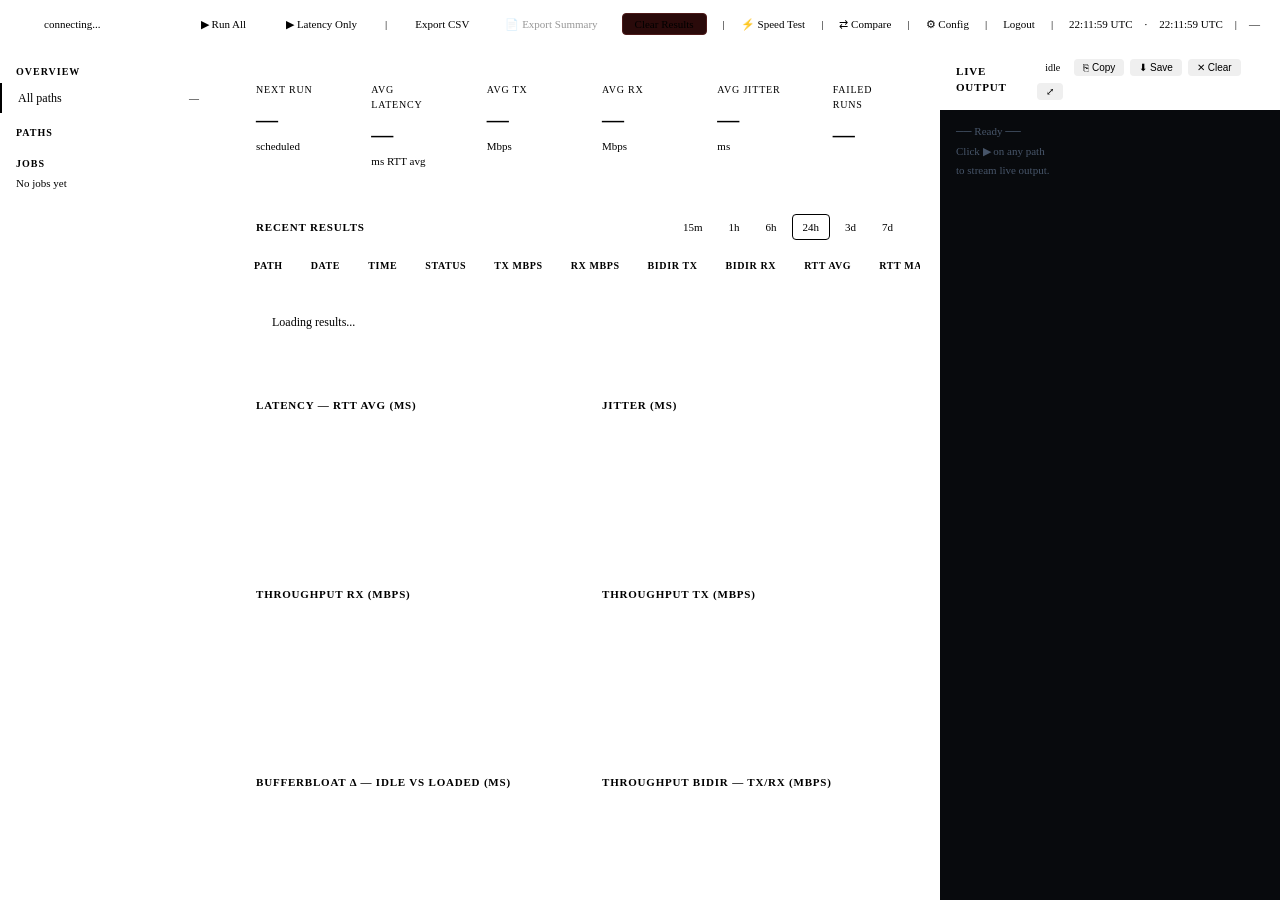
==== commit b4d27e72: "Release 2.2.0: read-only accounts Add an account type to every user: admin (full access) or read-onl" ====
--- a/web/index.html
+++ b/web/index.html
@@ -381,21 +381,21 @@
       <span style="color:var(--mt);font-size:11px;" id="status-text">connecting...</span>
     </div>
     <div class="topbar-right">
-      <button class="btn btn-run-all" id="btn-run-all" onclick="runAll()">▶ Run All</button>
-      <button class="btn btn-run-all" id="btn-run-latency" onclick="runAll(['latency','jitter'])" style="margin-left:4px">▶ Latency Only</button>
-      <span style="margin:0 4px;color:var(--bdr2)">|</span>
+      <button class="btn btn-run-all admin-only" id="btn-run-all" onclick="runAll()">▶ Run All</button>
+      <button class="btn btn-run-all admin-only" id="btn-run-latency" onclick="runAll(['latency','jitter'])" style="margin-left:4px">▶ Latency Only</button>
+      <span class="admin-only" style="margin:0 4px;color:var(--bdr2)">|</span>
       <button onclick="exportResults()" style="font-size:11px;padding:4px 12px;border-radius:4px;cursor:pointer;font-family:var(--fn);background:var(--accent-bg);color:var(--cy);border:1px solid var(--accent-bdr);transition:all .15s;" onmouseover="this.style.background='var(--accent-bdr)'" onmouseout="this.style.background='var(--accent-bg)'">Export CSV</button>
       <button onclick="exportPathSummary()" id="btn-export-summary" disabled
         style="font-size:11px;padding:4px 12px;border-radius:4px;cursor:pointer;font-family:var(--fn);background:var(--accent-bg);color:var(--cy);border:1px solid var(--accent-bdr);transition:all .15s;opacity:0.4;cursor:not-allowed;"
         onmouseover="if(!this.disabled)this.style.background='var(--accent-bdr)'" onmouseout="this.style.background='var(--accent-bg)'"
         title="Select a path to export its executive summary">📄 Export Summary</button>
-      <button onclick="clearResults()" style="font-size:11px;padding:4px 12px;border-radius:4px;cursor:pointer;font-family:var(--fn);background:#2a0a0a;color:var(--rd);border:1px solid #4d1a1a;transition:all .15s;" onmouseover="this.style.background='#3a1010'" onmouseout="this.style.background='#2a0a0a'">Clear Results</button>
+      <button class="admin-only" onclick="clearResults()" style="font-size:11px;padding:4px 12px;border-radius:4px;cursor:pointer;font-family:var(--fn);background:#2a0a0a;color:var(--rd);border:1px solid #4d1a1a;transition:all .15s;" onmouseover="this.style.background='#3a1010'" onmouseout="this.style.background='#2a0a0a'">Clear Results</button>
       <span style="margin:0 4px;color:var(--bdr2)">|</span>
       <a href="/speedtest" style="color:var(--cy);font-size:11px;text-decoration:none" title="Browser speed test">⚡ Speed Test</a>
       <span style="margin:0 4px;color:var(--bdr2)">|</span>
       <a href="/compare" style="color:var(--cy);font-size:11px;text-decoration:none" title="Compare two runs">⇄ Compare</a>
-      <span style="margin:0 4px;color:var(--bdr2)">|</span>
-      <a href="/config" style="color:var(--cy);font-size:11px;text-decoration:none" title="Config Editor">⚙ Config</a>
+      <span class="admin-only" style="margin:0 4px;color:var(--bdr2)">|</span>
+      <a href="/config" class="admin-only" style="color:var(--cy);font-size:11px;text-decoration:none" title="Config Editor">⚙ Config</a>
       <span style="margin:0 4px;color:var(--bdr2)">|</span>
       <a href="/logout" style="color:var(--cy);font-size:11px;text-decoration:none" title="Logout">Logout</a>
       <span style="margin:0 4px;color:var(--bdr2)">|</span>
@@ -585,7 +585,7 @@
           <button class="day-tab mobile-log-toggle" id="mobile-log-toggle-btn" onclick="toggleMobileLog()"
             style="padding:2px 8px;font-size:10px" title="Show/hide output">▾</button>
           <span class="log-badge log-badge-idle" id="log-status">idle</span>
-          <button class="day-tab" id="abort-btn" onclick="abortCurrentJob()"
+          <button class="day-tab admin-only" id="abort-btn" onclick="abortCurrentJob()"
             style="padding:2px 8px;font-size:10px;display:none;
                    color:#ff6060;border-color:#8b2020;background:#1a0808">
             ⏹ Abort
@@ -906,14 +906,14 @@
       // One button per configured direction, so a single direction can be
       // run on demand without waiting on the others.
       return path.directions.map(d => `
-        <button class="btn nav-run-btn" id="test-run-btn-${pathId}-${t}-${d}"
+        <button class="btn nav-run-btn admin-only" id="test-run-btn-${pathId}-${t}-${d}"
           onclick="runPath('${pathId}', ['${t}'], ['${d}'])"
           title="Run only Throughput (${DIRECTION_LABELS[d] || d}) for this path"
           >▶ Throughput ${DIRECTION_LABELS[d] || d}</button>
       `).join('');
     }
     return `
-    <button class="btn nav-run-btn" id="test-run-btn-${pathId}-${t}"
+    <button class="btn nav-run-btn admin-only" id="test-run-btn-${pathId}-${t}"
       onclick="runPath('${pathId}', ['${t}'])"
       title="Run only ${TEST_LABELS[t] || t} for this path">▶ ${TEST_LABELS[t] || t}</button>`;
   }).join('');
@@ -1313,8 +1313,7 @@
 
 async function updateNextRun() {
   try {
-    const cfg = await api('/api/config');
-    const schedule = cfg.schedule || {};
+    const schedule = (await api('/api/schedule')) || {};
     if (schedule.enabled === false) {
       if (_nextRunTimer) clearInterval(_nextRunTimer);
       el('s-nextrun').textContent = 'paused';
@@ -1517,7 +1516,7 @@
       <button title="Expand live output" onclick="event.stopPropagation();openLivePopout('${j.job_id}')"
         style="font-size:9px;padding:1px 5px;background:#1a2030;border:1px solid #2a3040;
                border-radius:3px;color:#5bc4f5;cursor:pointer;flex-shrink:0">⤢</button>
-      ${isRunning ? `<button title="Abort" onclick="event.stopPropagation();abortJob('${j.job_id}')"
+      ${isRunning ? `<button class="admin-only" title="Abort" onclick="event.stopPropagation();abortJob('${j.job_id}')"
         style="font-size:9px;padding:1px 5px;background:#1a0808;border:1px solid #8b2020;
                border-radius:3px;color:#ff6060;cursor:pointer;flex-shrink:0">⏹</button>` : ''}`;
     return `<div style="padding:3px 0;display:flex;gap:4px;align-items:center" onclick="openLogStream('${j.job_id}','${label}')">
@@ -1634,7 +1633,7 @@
       <span class="nav-item-label" title="${p.label}">${p.label}</span>
       <div style="display:flex;align-items:center;gap:5px">
         <span class="nav-badge badge-dim" id="badge-${p.id}">—</span>
-        <button class="nav-run-btn" id="run-btn-${p.id}"
+        <button class="nav-run-btn admin-only" id="run-btn-${p.id}"
           onclick="event.stopPropagation();runPath('${p.id}')">▶</button>
       </div>
     </div>`;
@@ -2003,7 +2002,7 @@
       : '';
     const cmpBtn = `<span class="tr-row-btn" title="Compare this run against another"
            onclick="event.stopPropagation(); window.location.href='/compare?a=${r.result_id}'">⇄ cmp</span>`;
-    const tagBtn = `<span class="tr-row-btn" title="Add notes/tags for this run"
+    const tagBtn = `<span class="tr-row-btn admin-only" title="Add notes/tags for this run"
            onclick="event.stopPropagation(); openAnnotateModal('${r.result_id}')">🏷</span>`;
 
     const tags = r.tags || [];
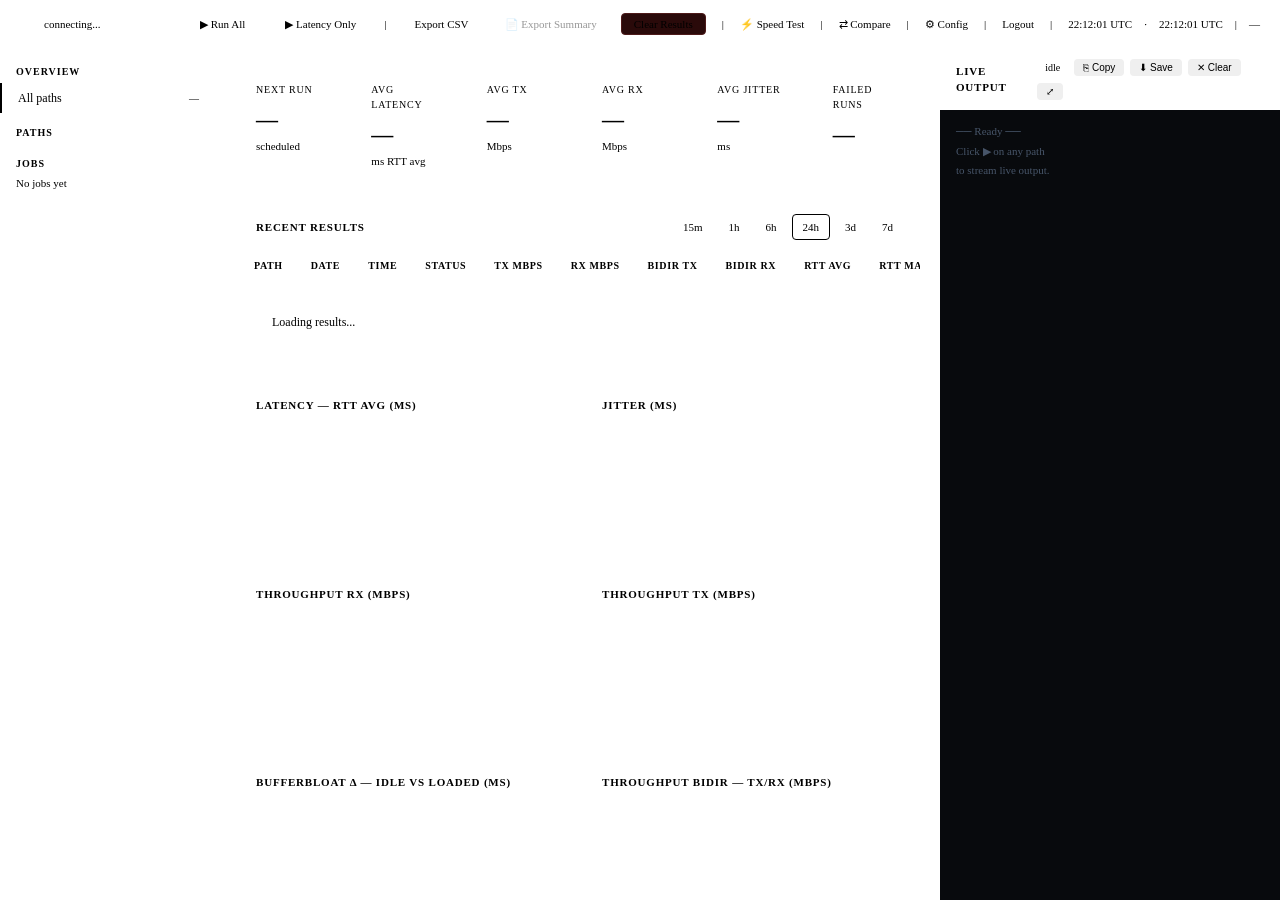
==== commit 2abb8c14: "Add Web Server device type with TCP latency fallback Web servers often drop ping, so a new web_serve" ====
--- a/web/index.html
+++ b/web/index.html
@@ -851,7 +851,7 @@
       const a = window._cachedAgents.find(a => a.id === agentId);
       if (a) {
         label = a.label || agentId;
-        isSvi = a.type === 'switch_router' || a.type === 'svi_adjacent';
+        isSvi = a.type === 'switch_router' || a.type === 'svi_adjacent' || a.type === 'web_server';
         ip = a.host_test_ip || a.host_mgmt_ip || a.host || '';
       }
     }
@@ -2023,7 +2023,7 @@
       <td>${fmt(t?.rx_mbps)}</td>
       <td class="c-cyan" title="${tb ? tb.retransmits + ' retransmits (bidir)' : ''}">${fmt(tb?.tx_mbps)}</td>
       <td class="c-cyan" title="${tb ? tb.retransmits + ' retransmits (bidir)' : ''}">${fmt(tb?.rx_mbps)}</td>
-      <td class="${latC}">${fmt(l?.rtt_avg_ms,'ms')}</td>
+      <td class="${latC}"${l?.method === 'tcp' ? ` title="Measured by TCP handshake to port ${l.tcp_port} — the destination does not answer ping"` : ''}>${fmt(l?.rtt_avg_ms,'ms')}${l?.method === 'tcp' ? ' <span style="font-size:9px;color:var(--mt)">TCP</span>' : ''}</td>
       <td>${fmt(l?.rtt_max_ms,'ms')}</td>
       <td class="${lssC}">${fmt(l?.packet_loss_pct,'%')}</td>
       <td class="${jitC}">${fmt(j?.jitter_ms,'ms',2)}</td>
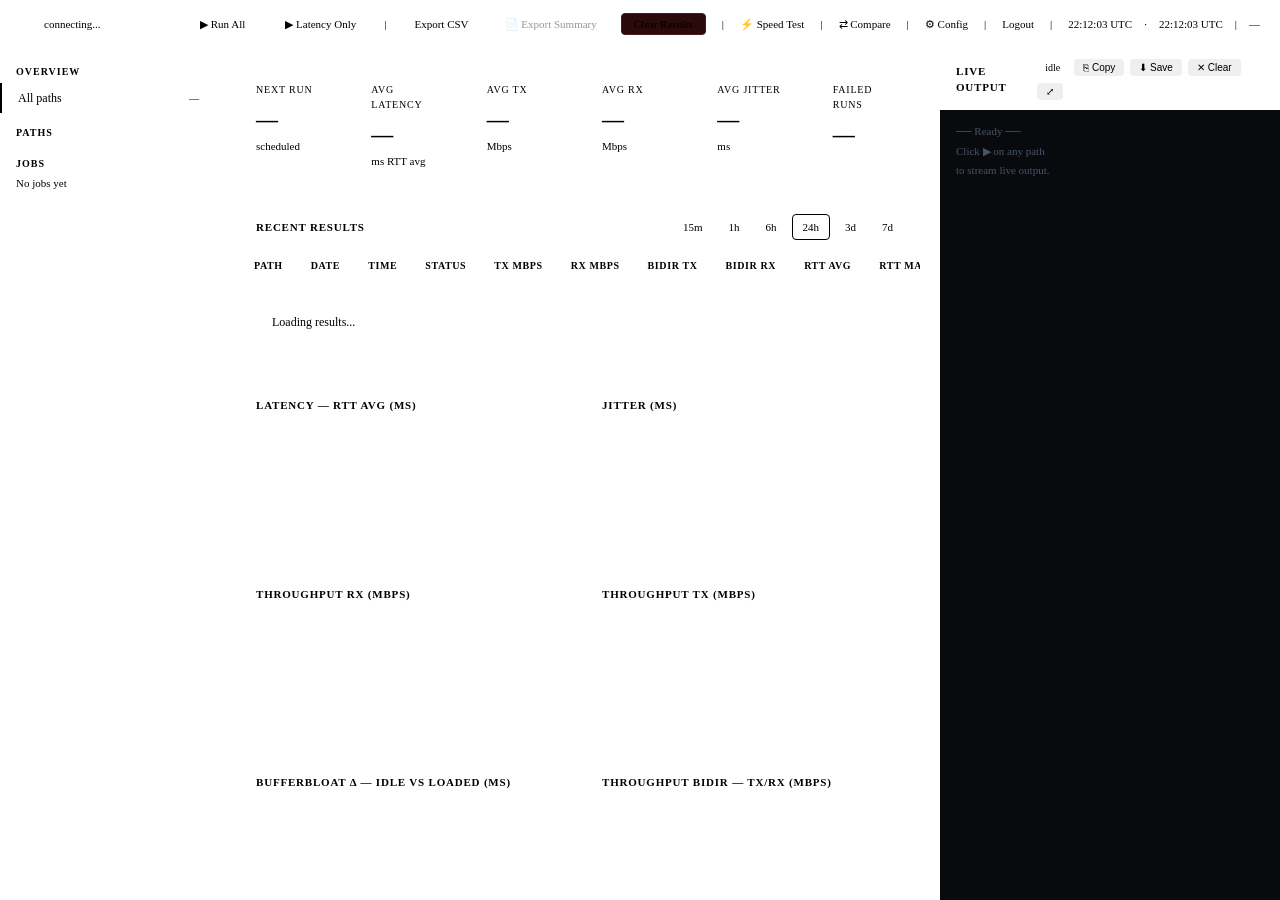
==== commit e28cf0af: "Store no RTT for latency runs with 100% loss Runs where every probe was lost stored rtt_*_ms=0, whic" ====
--- a/web/index.html
+++ b/web/index.html
@@ -805,6 +805,13 @@
        : '#64748b';
 }
 
+// RTT that was actually measured, or null. A run with 100% loss stores
+// rtt_*_ms null (0 in older records) - show a dash, not a perfect 0.0ms.
+function rttOf(l, key='rtt_avg_ms') {
+  if (!l || l[key] == null) return null;
+  if (l.packets_received === 0 || (l.packet_loss_pct ?? 0) >= 100) return null;
+  return l[key];
+}
 function round2(v) { return Math.round(v * 100) / 100; }
 function fmt(v, unit='', dec=1) {
   if (v == null || v === undefined) return '—';
@@ -1082,10 +1089,11 @@
         ${allSegsPlus.map((seg, si) => {
           const sl    = seg.latency;
           const sm    = seg.mtu;
-          const prev  = si > 0 ? allSegsPlus[si-1].latency?.rtt_avg_ms || 0 : 0;
-          const delta = sl ? round2(sl.rtt_avg_ms - prev) : null;
+          // Δ only when this hop and the previous one both measured an RTT.
+          const prev  = si > 0 ? rttOf(allSegsPlus[si-1].latency) : 0;
+          const delta = (rttOf(sl) != null && prev != null) ? round2(rttOf(sl) - prev) : null;
           const dSign = delta !== null ? (delta >= 0 ? '+' : '') : '';
-          const latC  = sl ? health(sl.rtt_avg_ms, T.latWarn, T.latCrit) : 'c-muted';
+          const latC  = health(rttOf(sl), T.latWarn, T.latCrit);
           const mtuW  = sm?.fragmentation_detected ? 'c-yellow' : '';
           const label = agentMap[seg.destination_agent_id] || seg.destination_agent_id;
           const isFinal = seg.isFinal;
@@ -1095,8 +1103,8 @@
                 ? `<span style="color:var(--tx)">→ ${label}</span> <span style="font-size:9px;color:var(--cy);margin-left:4px">final</span>`
                 : `→ ${label}`}
             </td>
-            <td style="padding:7px 14px;text-align:right" class="${latC}">${fmt(sl?.rtt_avg_ms,'ms')}</td>
-            <td style="padding:7px 14px;text-align:right">${fmt(sl?.rtt_max_ms,'ms')}</td>
+            <td style="padding:7px 14px;text-align:right" class="${latC}">${fmt(rttOf(sl),'ms')}</td>
+            <td style="padding:7px 14px;text-align:right">${fmt(rttOf(sl,'rtt_max_ms'),'ms')}</td>
             <td style="padding:7px 14px;text-align:right">${fmt(sl?.packet_loss_pct,'%')}</td>
             <td style="padding:7px 14px;text-align:right" class="${mtuW}">${sm ? sm.effective_mtu_bytes : '—'}</td>
             <td style="padding:7px 14px;text-align:right;color:var(--mt)">
@@ -1981,7 +1989,7 @@
     const segs = r.segments || [];
 
     const txC  = health(t?.tx_mbps,         T.tputWarn, T.tputCrit, false);
-    const latC = health(l?.rtt_avg_ms,       T.latWarn,  T.latCrit);
+    const latC = health(rttOf(l),           T.latWarn,  T.latCrit);
     const lssC = health(l?.packet_loss_pct,  T.lossWarn, T.lossCrit);
     const jitC = health(j?.jitter_ms,        T.jitWarn,  T.jitCrit);
     const bbC  = health(lu?.delta_ms,        T.bbWarn,   T.bbCrit);
@@ -2023,8 +2031,8 @@
       <td>${fmt(t?.rx_mbps)}</td>
       <td class="c-cyan" title="${tb ? tb.retransmits + ' retransmits (bidir)' : ''}">${fmt(tb?.tx_mbps)}</td>
       <td class="c-cyan" title="${tb ? tb.retransmits + ' retransmits (bidir)' : ''}">${fmt(tb?.rx_mbps)}</td>
-      <td class="${latC}"${l?.method === 'tcp' ? ` title="Measured by TCP handshake to port ${l.tcp_port} — the destination does not answer ping"` : ''}>${fmt(l?.rtt_avg_ms,'ms')}${l?.method === 'tcp' ? ' <span style="font-size:9px;color:var(--mt)">TCP</span>' : ''}</td>
-      <td>${fmt(l?.rtt_max_ms,'ms')}</td>
+      <td class="${latC}"${l?.method === 'tcp' ? ` title="Measured by TCP handshake to port ${l.tcp_port} — the destination does not answer ping"` : ''}>${fmt(rttOf(l),'ms')}${l?.method === 'tcp' ? ' <span style="font-size:9px;color:var(--mt)">TCP</span>' : ''}</td>
+      <td>${fmt(rttOf(l,'rtt_max_ms'),'ms')}</td>
       <td class="${lssC}">${fmt(l?.packet_loss_pct,'%')}</td>
       <td class="${jitC}">${fmt(j?.jitter_ms,'ms',2)}</td>
       <td class="${bbC}">${lu ? '+'+fmt(lu.delta_ms,'ms') : '—'}</td>
@@ -2046,12 +2054,12 @@
             ${segs.map(seg => {
               const sl = seg.latency;
               const sm = seg.mtu;
-              const sLatC = health(sl?.rtt_avg_ms, T.latWarn, T.latCrit);
+              const sLatC = health(rttOf(sl), T.latWarn, T.latCrit);
               const sMtuW = sm?.fragmentation_detected ? 'c-yellow' : 'c-green';
               return `<tr style="border-top:1px solid var(--bdr)">
                 <td style="padding:4px 8px;color:var(--mt)">→ ${seg.destination_agent_id}</td>
-                <td style="padding:4px 8px;text-align:right" class="${sLatC}">${fmt(sl?.rtt_avg_ms,'ms')}</td>
-                <td style="padding:4px 8px;text-align:right">${fmt(sl?.rtt_max_ms,'ms')}</td>
+                <td style="padding:4px 8px;text-align:right" class="${sLatC}">${fmt(rttOf(sl),'ms')}</td>
+                <td style="padding:4px 8px;text-align:right">${fmt(rttOf(sl,'rtt_max_ms'),'ms')}</td>
                 <td style="padding:4px 8px;text-align:right">${fmt(sl?.packet_loss_pct,'%')}</td>
                 <td style="padding:4px 8px;text-align:right" class="${sMtuW}">${sm ? sm.effective_mtu_bytes : '—'}</td>
               </tr>`;
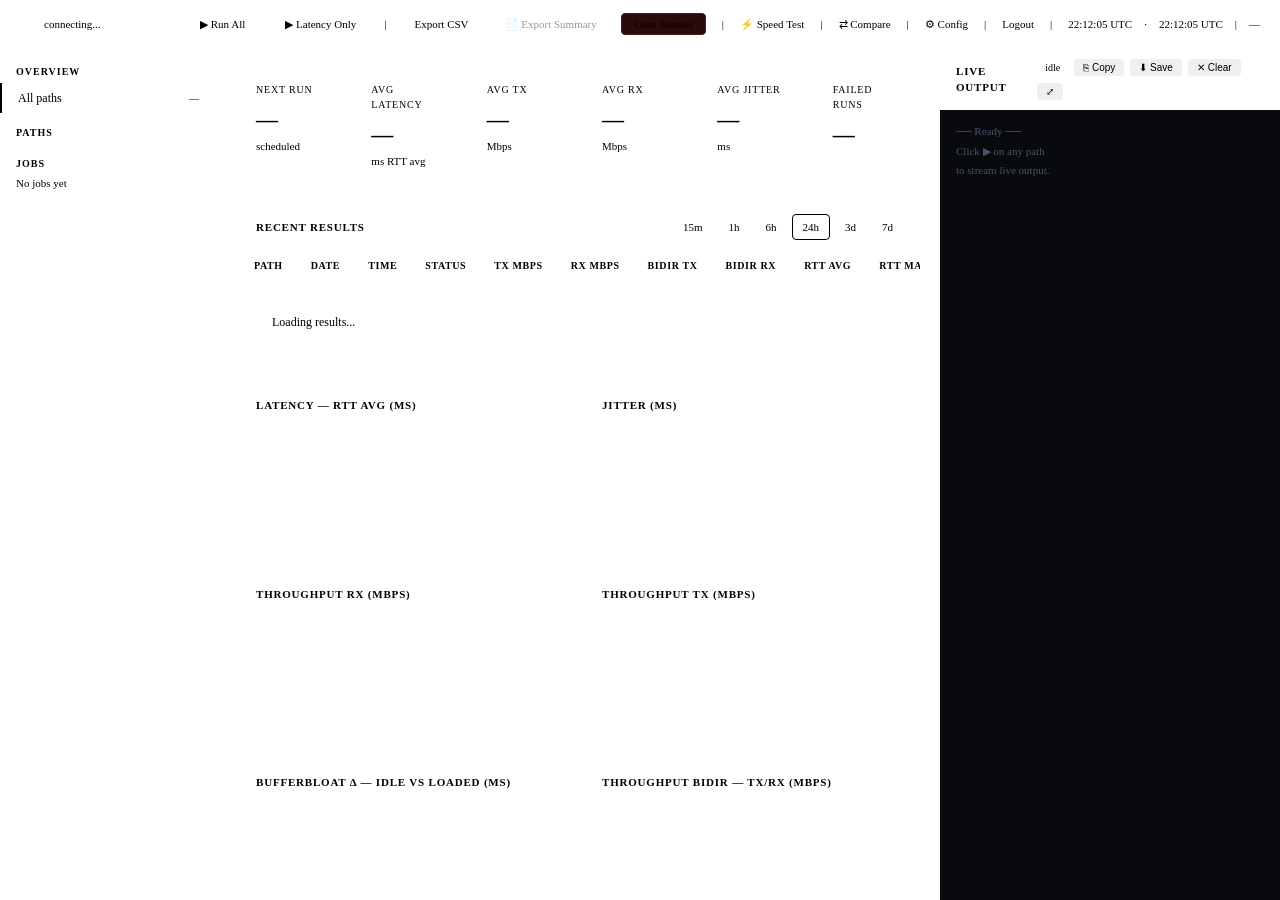
==== commit f6b42257: "Fix bidir RX, and store stalls and dead hops as null instead of 0 With --bidir, iperf3's end.sum_sen" ====
--- a/web/index.html
+++ b/web/index.html
@@ -2509,7 +2509,7 @@
       ${data.hops.map(h => {
         const lssC = cssColour(health(h.loss_pct, T.lossWarn, T.lossCrit));
         const avgC = cssColour(health(h.avg_ms,   T.latWarn,  T.latCrit));
-        const barW = maxAvg > 0 ? Math.round((h.avg_ms / maxAvg) * 120) : 4;
+        const barW = maxAvg > 0 && h.avg_ms != null ? Math.round((h.avg_ms / maxAvg) * 120) : 4;
         return `
         <div class="hop-grid hop-row">
           <div style="color:var(--mt)">${h.hop}</div>
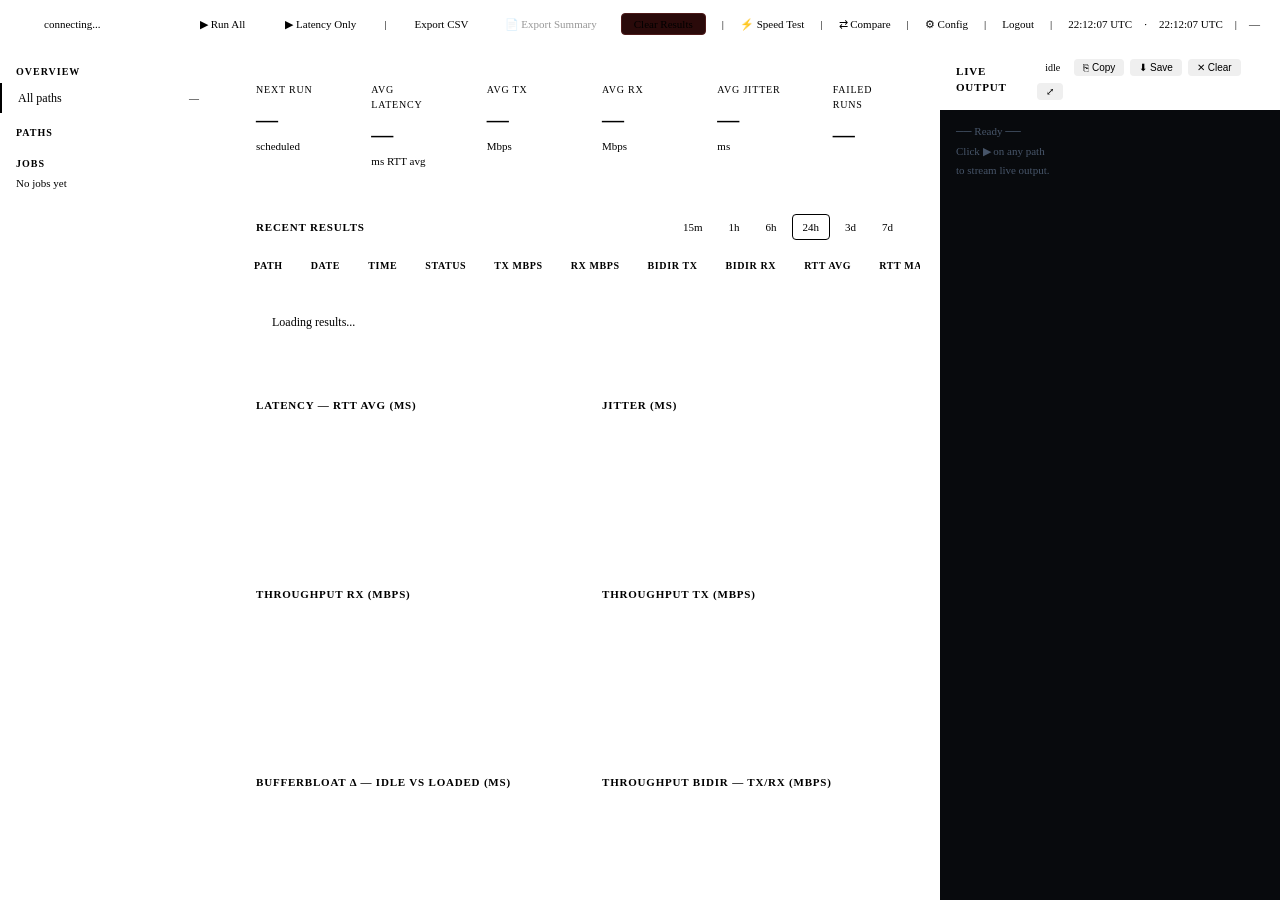
==== commit 4b917eb0: "Fix next-run countdown, and stop latency-only starving the full suite The dashboard guessed the next" ====
--- a/web/index.html
+++ b/web/index.html
@@ -1329,30 +1329,33 @@
       el('s-nextrun').className = 'stat-value c-muted';
       return;
     }
-    const intervalMin = schedule.full_test_interval_minutes || 60;
-    const staggerSec  = (schedule.stagger_seconds || 0) * (paths.length || 1);
-    const totalCycleSec = intervalMin * 60 + staggerSec;
-
-    // Get the most recent result timestamp across all paths
-    const latest = Object.values(latestMap);
-    if (!latest.length) {
+    // The server works out the next wall-clock boundary the scheduler will
+    // fire on (timezone, both tiers and business hours included).
+    if (_nextRunTimer) clearInterval(_nextRunTimer);
+    _nextRunTimer = null;
+    const next = schedule.next_run;
+    if (!next) {
       el('s-nextrun').textContent = '—';
-      el('s-nextrun-sub').textContent = 'no runs yet';
+      el('s-nextrun-sub').textContent = 'none within business hours';
       el('s-nextrun').className = 'stat-value c-muted';
       return;
     }
-
-    const lastRunTs = Math.max(
-      ...latest.map(r => r.timestamp_utc ? Date.parse(r.timestamp_utc) : 0)
-    );
-    const nextRunTs = lastRunTs + totalCycleSec * 1000;
-
-    // Clear previous ticker
-    if (_nextRunTimer) clearInterval(_nextRunTimer);
+    // Count down from the server's remaining_sec against the local monotonic
+    // clock, so a browser clock that's off doesn't skew it.
+    const nextRunTs = performance.now() + next.remaining_sec * 1000;
+    const tierLabel = next.tier === 'full-suite'
+      ? `full suite · every ${schedule.full_test_interval_minutes}m`
+      : `latency only · every ${schedule.latency_only_interval_minutes}m`;
+    const fmtDur = sec => {
+      const d = Math.floor(sec / 86400), h = Math.floor(sec % 86400 / 3600);
+      const m = Math.floor(sec % 3600 / 60), s = sec % 60;
+      if (d) return `${d}d ${h}h`;
+      if (h) return `${h}h ${m}m`;
+      return s > 0 ? `${m}m ${s}s` : `${m}m`;
+    };
 
     function tick() {
-      const nowMs = Date.now();
-      const diffSec = Math.round((nextRunTs - nowMs) / 1000);
+      const diffSec = Math.round((nextRunTs - performance.now()) / 1000);
 
       const card = el('s-nextrun');
       const sub  = el('s-nextrun-sub');
@@ -1360,7 +1363,13 @@
       if (diffSec <= 0) {
         card.textContent = 'now';
         card.className   = 'stat-value c-cyan';
-        sub.textContent  = 'running or overdue';
+        sub.textContent  = tierLabel;
+        // A few seconds after this run starts, fetch the one after it.
+        if (diffSec <= -5) {
+          clearInterval(_nextRunTimer);
+          _nextRunTimer = null;
+          updateNextRun();
+        }
         return;
       }
 
@@ -1368,12 +1377,10 @@
         card.textContent = `${diffSec}s`;
         card.className   = 'stat-value c-green';
       } else {
-        const m = Math.floor(diffSec / 60);
-        const s = diffSec % 60;
-        card.textContent = s > 0 ? `${m}m ${s}s` : `${m}m`;
+        card.textContent = fmtDur(diffSec);
         card.className   = diffSec < 300 ? 'stat-value c-yellow' : 'stat-value c-muted';
       }
-      sub.textContent = `every ${intervalMin}m`;
+      sub.textContent = tierLabel;
     }
 
     tick();
@@ -1910,11 +1917,6 @@
   const ok    = s.successful || 0;
   const fail  = s.failed     || 0;
 
-  el('s-nextrun').textContent = '—';
-  el('s-nextrun').className   = 'stat-value c-muted';
-  el('s-nextrun-sub').textContent = 'calculating...';
-  updateNextRun();
-
   el('s-lat').textContent = fmt(s.avg_latency_ms,'ms');
   el('s-lat').className   = 'stat-value ' + health(s.avg_latency_ms, T.latWarn, T.latCrit);
 
